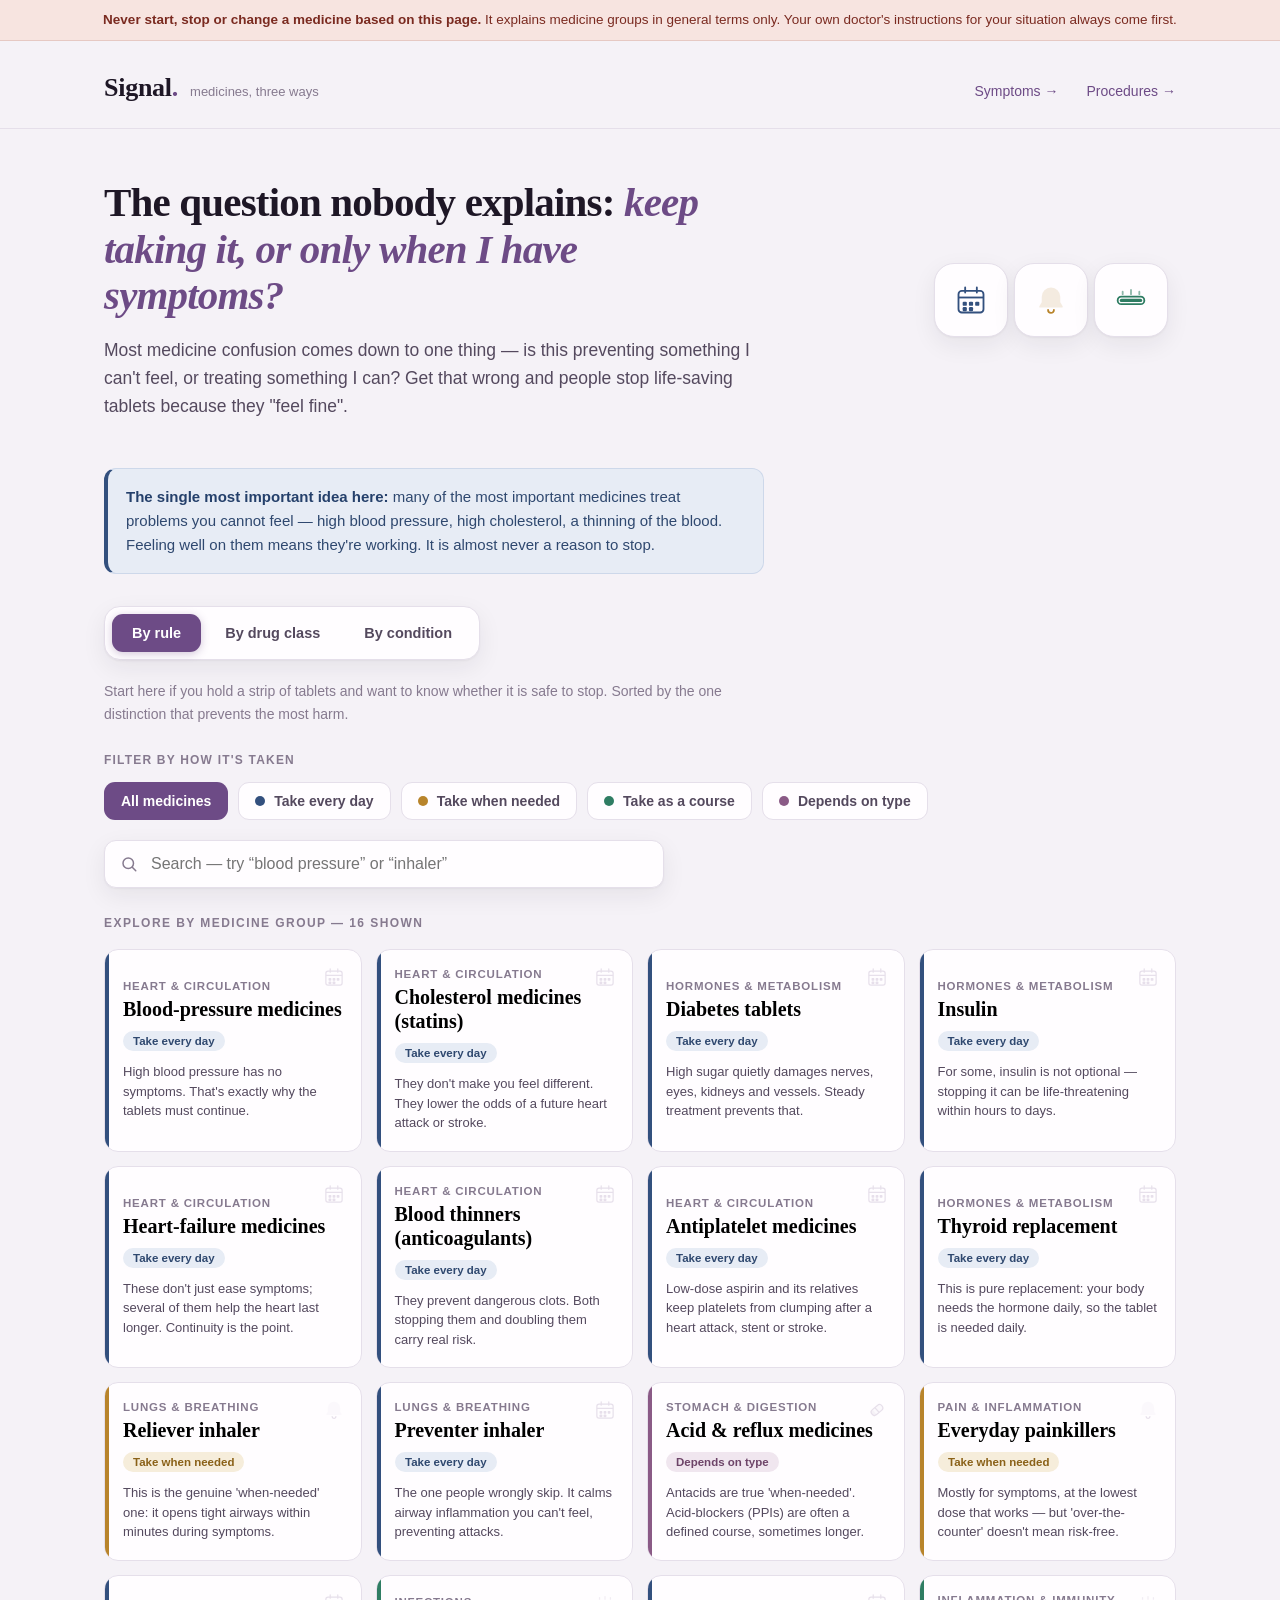
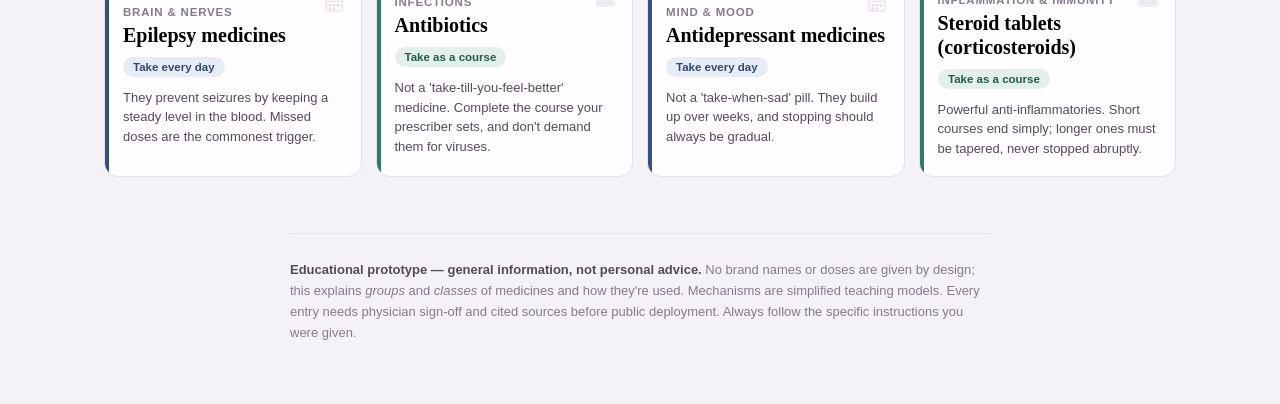
==== medicines/index.html @ 2e70cfbc "Add medicines page: three-axis view (rule / drug class / condition)" ====
<!DOCTYPE html>
<html lang="en">
<head>
<meta charset="UTF-8">
<meta name="viewport" content="width=device-width, initial-scale=1.0">
<title>Signal · Medicines — by rule, by drug class, by condition</title>
<meta name="description" content="Plain-language guide to common medicine groups, explorable three ways: whether to take it daily, when needed or as a course; by pharmacological class; or by the condition being treated.">
<link rel="stylesheet" href="../assets/anim.css">
<style>
  :root{
    --ink:#1e1726;--ink-soft:#54495e;--ink-faint:#867a8f;
    --paper:#f5f2f7;--card:#fffdff;--line:#e5dfea;
    --plum:#6d4b86;--plum-bg:#efe8f4;--plum-deep:#513467;
    --daily:#33507e;--daily-bg:#e7ecf5;--when:#b8842b;--when-bg:#f6eddb;--course:#2f7d63;--course-bg:#e3f0ea;--mixed:#8a5a86;--mixed-bg:#f0e6ef;
    --warn:#b23b2e;--warn-bg:#f7e4e0;
    --shadow:0 1px 2px rgba(30,23,38,.04),0 8px 24px rgba(30,23,38,.07);
    --shadow-lg:0 4px 12px rgba(30,23,38,.06),0 18px 44px rgba(30,23,38,.11);
    --serif:'Iowan Old Style','Palatino Linotype',Palatino,'Book Antiqua',Georgia,serif;
    --sans:'Inter',-apple-system,BlinkMacSystemFont,'Segoe UI',Roboto,sans-serif;
  }
  *{box-sizing:border-box;margin:0;padding:0}
  html{scroll-behavior:smooth}
  body{background:var(--paper);color:var(--ink);font-family:var(--sans);line-height:1.6;-webkit-font-smoothing:antialiased}
  .wrap{max-width:1120px;margin:0 auto;padding:0 24px}
  .safety{background:var(--warn-bg);border-bottom:1px solid #e6c9c3;color:#7a2a20;font-size:13.5px;padding:9px 24px;text-align:center;font-weight:500}
  .safety b{font-weight:700}
  header{padding:26px 0 20px;border-bottom:1px solid var(--line)}
  .brand{display:flex;align-items:baseline;gap:12px;flex-wrap:wrap}
  .mark{font-family:var(--serif);font-size:26px;font-weight:600;letter-spacing:-.01em;text-decoration:none;color:var(--ink)}
  .mark .dot{color:var(--plum)}
  .tag{font-size:13px;color:var(--ink-faint);font-weight:500}
  .navlink{margin-left:auto;font-size:14px;color:var(--plum);text-decoration:none;font-weight:500}
  .navlink:hover{text-decoration:underline}

  /* ── hero with living illustration ── */
  .herowrap{display:grid;grid-template-columns:1fr 250px;gap:40px;align-items:center;padding:50px 0 26px}
  .hero{max-width:660px}
  .hero h1{font-family:var(--serif);font-size:41px;line-height:1.13;font-weight:600;letter-spacing:-.02em}
  .hero h1 em{font-style:italic;color:var(--plum)}
  .hero p{margin-top:18px;font-size:17.5px;color:var(--ink-soft)}
  .heroart{display:flex;align-items:center;justify-content:center;gap:6px;flex-wrap:wrap}
  .orb{width:74px;height:74px;border-radius:20px;background:var(--card);border:1px solid var(--line);display:flex;align-items:center;justify-content:center;box-shadow:var(--shadow)}
  .orb.a{color:var(--daily)}.orb.b{color:var(--when)}.orb.c{color:var(--course)}
  .keymsg{margin-top:22px;background:var(--daily-bg);border:1px solid #cdd8ea;border-left:4px solid var(--daily);border-radius:12px;padding:16px 18px;font-size:15px;color:#2f486f;max-width:660px}
  .keymsg b{color:#25406b}

  /* ── the three-axis view switcher ── */
  .axisbar{margin:32px 0 8px;background:var(--card);border:1px solid var(--line);border-radius:16px;padding:7px;display:inline-flex;gap:4px;position:relative;box-shadow:var(--shadow)}
  .axisbtn{position:relative;z-index:2;font-family:inherit;font-size:14.5px;font-weight:600;padding:11px 20px;border-radius:11px;border:none;background:none;color:var(--ink-soft);cursor:pointer;display:inline-flex;align-items:center;gap:9px;transition:color .22s}
  .axisbtn.active{color:#fff}
  .axisind{position:absolute;top:7px;bottom:7px;left:7px;background:var(--plum);border-radius:11px;z-index:1;box-shadow:0 2px 8px rgba(109,75,134,.3)}
  .axishint{margin-top:12px;font-size:14px;color:var(--ink-faint);max-width:680px}

  .search{margin:20px 0 8px;position:relative;max-width:560px}
  .search input{width:100%;font-size:16px;font-family:var(--sans);padding:14px 18px 14px 46px;border:1px solid var(--line);border-radius:12px;background:var(--card);color:var(--ink);box-shadow:var(--shadow)}
  .search input:focus{outline:none;border-color:var(--plum);box-shadow:0 0 0 3px var(--plum-bg)}
  .search svg{position:absolute;left:16px;top:50%;transform:translateY(-50%);width:18px;height:18px;stroke:var(--ink-faint)}

  /* ── mode filter (rule view) ── */
  .filterlabel{font-size:12px;letter-spacing:.1em;text-transform:uppercase;color:var(--ink-faint);font-weight:600;margin:26px 0 12px}
  .modes{display:flex;gap:10px;flex-wrap:wrap}
  .modebtn{font-family:inherit;font-size:14px;font-weight:600;padding:10px 16px;border-radius:11px;border:1px solid var(--line);background:var(--card);color:var(--ink-soft);cursor:pointer;display:inline-flex;align-items:center;gap:9px;transition:all .16s}
  .modebtn .dot{width:10px;height:10px;border-radius:50%}
  .modebtn:hover{border-color:#d0c7d8;transform:translateY(-1px)}
  .modebtn.active{color:#fff;border-color:transparent}
  .modebtn[data-m="all"].active{background:var(--plum)}
  .modebtn[data-m="daily"] .dot{background:var(--daily)}.modebtn[data-m="daily"].active{background:var(--daily)}
  .modebtn[data-m="when"] .dot{background:var(--when)}.modebtn[data-m="when"].active{background:var(--when)}
  .modebtn[data-m="course"] .dot{background:var(--course)}.modebtn[data-m="course"].active{background:var(--course)}
  .modebtn[data-m="mixed"] .dot{background:var(--mixed)}.modebtn[data-m="mixed"].active{background:var(--mixed)}
  .modebtn.active .dot{background:#fff !important}

  .section-label{margin:26px 0 16px;font-size:12px;letter-spacing:.12em;text-transform:uppercase;color:var(--ink-faint);font-weight:600}
  .grid{display:grid;grid-template-columns:repeat(auto-fill,minmax(250px,1fr));gap:14px;padding-bottom:20px}
  .mtile{text-align:left;background:var(--card);border:1px solid var(--line);border-radius:14px;padding:18px;cursor:pointer;transition:transform .17s,box-shadow .17s,border-color .17s;font-family:inherit;position:relative;overflow:hidden}
  .mtile:hover{transform:translateY(-3px);box-shadow:var(--shadow-lg);border-color:#d5ccdd}
  .mtile .rail{position:absolute;left:0;top:0;bottom:0;width:4px}
  .rail.daily{background:var(--daily)}.rail.when{background:var(--when)}.rail.course{background:var(--course)}.rail.mixed{background:var(--mixed)}
  .mtile .cat{font-size:11.5px;letter-spacing:.07em;text-transform:uppercase;color:var(--ink-faint);font-weight:600}
  .mtile .nm{font-family:var(--serif);font-size:20px;font-weight:600;margin-top:5px;line-height:1.2}
  .mtile .modepill{display:inline-flex;align-items:center;gap:6px;margin-top:10px;font-size:11.5px;font-weight:700;padding:4px 10px;border-radius:999px}
  .modepill.daily{background:var(--daily-bg);color:#2f486f}.modepill.when{background:var(--when-bg);color:#8a6118}.modepill.course{background:var(--course-bg);color:#1f5e49}.modepill.mixed{background:var(--mixed-bg);color:#6d4468}
  .mtile .mini{margin-top:11px;font-size:13px;color:var(--ink-soft);line-height:1.5}
  .mtile .ico{position:absolute;top:14px;right:14px;opacity:.16;color:var(--plum)}

  /* ── family / system panels (class + condition views) ── */
  .fam{background:var(--card);border:1px solid var(--line);border-radius:16px;margin-bottom:14px;overflow:hidden;box-shadow:var(--shadow)}
  .famhead{display:flex;align-items:center;gap:16px;padding:19px 22px;cursor:pointer;user-select:none;transition:background .15s}
  .famhead:hover{background:#faf7fc}
  .famicon{width:52px;height:52px;border-radius:14px;background:var(--plum-bg);color:var(--plum);display:flex;align-items:center;justify-content:center;flex-shrink:0}
  .famtext{flex:1;min-width:0}
  .famtext h3{font-family:var(--serif);font-size:21px;font-weight:600;line-height:1.2}
  .famtext p{font-size:13.5px;color:var(--ink-faint);margin-top:3px}
  .famcount{font-size:12px;font-weight:700;color:var(--plum);background:var(--plum-bg);padding:5px 11px;border-radius:999px;white-space:nowrap}
  .chev{width:20px;height:20px;stroke:var(--ink-faint);stroke-width:2.2;fill:none;transition:transform .28s cubic-bezier(.4,0,.2,1);flex-shrink:0}
  .fam.open .chev{transform:rotate(180deg)}
  .fambody{display:none;padding:0 22px 20px;border-top:1px solid var(--line)}
  .fam.open .fambody{display:block}

  .classgrid{display:grid;grid-template-columns:repeat(auto-fill,minmax(268px,1fr));gap:12px;margin-top:18px}
  .ctile{text-align:left;background:var(--paper);border:1px solid var(--line);border-radius:13px;padding:16px;cursor:pointer;font-family:inherit;transition:transform .16s,box-shadow .16s,border-color .16s;position:relative;overflow:hidden}
  .ctile:hover{transform:translateY(-2px);box-shadow:var(--shadow);border-color:#d5ccdd;background:var(--card)}
  .ctile .ctag{font-size:11px;letter-spacing:.06em;text-transform:uppercase;font-weight:700;color:var(--plum)}
  .ctile .cnm{font-size:15.5px;font-weight:650;margin-top:5px;line-height:1.32;color:var(--ink)}
  .ctile .cmech{margin-top:8px;font-size:13px;color:var(--ink-soft);line-height:1.5}
  .ctile .cfoot{margin-top:11px;display:flex;align-items:center;gap:8px}
  .minipill{font-size:10.5px;font-weight:700;padding:3px 9px;border-radius:999px}
  .minipill.daily{background:var(--daily-bg);color:#2f486f}.minipill.when{background:var(--when-bg);color:#8a6118}.minipill.course{background:var(--course-bg);color:#1f5e49}.minipill.mixed{background:var(--mixed-bg);color:#6d4468}

  /* condition rows */
  .cond{border:1px solid var(--line);border-radius:13px;padding:17px 19px;margin-top:12px;background:var(--paper);transition:border-color .16s,background .16s}
  .cond:hover{border-color:#d5ccdd;background:var(--card)}
  .cond h4{font-family:var(--serif);font-size:19px;font-weight:600;line-height:1.25}
  .cond .cdesc{font-size:13.5px;color:var(--ink-soft);margin-top:5px}
  .condkey{margin-top:12px;background:var(--plum-bg);border-left:3px solid var(--plum);border-radius:0 9px 9px 0;padding:11px 14px;font-size:13.5px;color:var(--plum-deep);line-height:1.5}
  .chiprow{margin-top:13px;display:flex;flex-wrap:wrap;gap:7px}
  .chiplabel{font-size:11px;letter-spacing:.07em;text-transform:uppercase;color:var(--ink-faint);font-weight:700;width:100%;margin-bottom:-3px}
  .chip{font-family:inherit;font-size:12.5px;font-weight:600;padding:6px 12px;border-radius:999px;border:1px solid var(--line);background:var(--card);color:var(--ink-soft);cursor:pointer;transition:all .15s}
  .chip:hover{border-color:var(--plum);color:var(--plum);background:var(--plum-bg);transform:translateY(-1px)}
  .chip.grp{border-color:#d9cde2;color:var(--plum);background:var(--plum-bg)}

  /* ── modal ── */
  .scrim{position:fixed;inset:0;background:rgba(30,23,38,.46);backdrop-filter:blur(3px);display:none;align-items:flex-start;justify-content:center;padding:40px 20px;overflow-y:auto;z-index:50}
  .scrim.open{display:flex}
  .sheet{background:var(--paper);border-radius:18px;max-width:790px;width:100%;box-shadow:0 24px 60px rgba(30,23,38,.3);animation:rise .26s cubic-bezier(.22,.9,.3,1)}
  @keyframes rise{from{opacity:0;transform:translateY(14px) scale(.985)}to{opacity:1;transform:none}}
  .sheet-head{padding:26px 30px 22px;border-bottom:1px solid var(--line);position:relative}
  .sheet-head .cat{font-size:12px;letter-spacing:.1em;text-transform:uppercase;color:var(--plum);font-weight:700}
  .sheet-head h2{font-family:var(--serif);font-size:31px;font-weight:600;margin-top:6px;letter-spacing:-.01em;padding-right:44px}
  .x{position:absolute;top:22px;right:24px;width:34px;height:34px;border-radius:50%;border:1px solid var(--line);background:var(--card);cursor:pointer;font-size:18px;color:var(--ink-soft);display:flex;align-items:center;justify-content:center;transition:background .15s}
  .x:hover{background:#ede7f2}
  .rulebanner{margin-top:16px;border-radius:13px;padding:16px 18px;border:1px solid;display:flex;gap:14px;align-items:flex-start}
  .rulebanner .rico{flex-shrink:0;margin-top:1px}
  .rulebanner .rl{font-size:11.5px;font-weight:700;letter-spacing:.08em;text-transform:uppercase;margin-bottom:7px}
  .rulebanner .rt{font-size:15px;line-height:1.5}
  .rulebanner.daily{background:var(--daily-bg);border-color:#cdd8ea;color:var(--daily)}.rulebanner.daily .rt{color:#2f486f}.rulebanner.daily .rt b{color:#25406b}
  .rulebanner.when{background:var(--when-bg);border-color:#e7d5a8;color:#8a6118}.rulebanner.when .rt{color:#7a5a1c}.rulebanner.when .rt b{color:#664c14}
  .rulebanner.course{background:var(--course-bg);border-color:#bfe0d2;color:#1f5e49}.rulebanner.course .rt{color:#22624c}.rulebanner.course .rt b{color:#184c3a}
  .rulebanner.mixed{background:var(--mixed-bg);border-color:#dcc7da;color:#6d4468}.rulebanner.mixed .rt{color:#6d4468}.rulebanner.mixed .rt b{color:#54324f}
  .sheet-body{padding:24px 30px 30px}
  .blk{margin-bottom:24px}
  .blk h3{font-size:12px;letter-spacing:.1em;text-transform:uppercase;color:var(--ink-faint);font-weight:700;margin-bottom:12px}
  .story{font-size:15.5px;color:var(--ink-soft);line-height:1.62}
  .twocol{display:grid;grid-template-columns:1fr 1fr;gap:14px}
  .infocard{background:var(--card);border:1px solid var(--line);border-radius:12px;padding:15px 17px}
  .infocard .ih{font-size:12px;letter-spacing:.06em;text-transform:uppercase;color:var(--plum);font-weight:700;margin-bottom:7px}
  .infocard .it{font-size:14px;color:var(--ink-soft);line-height:1.55}
  .syn{background:var(--card);border:1px solid var(--line);border-radius:12px;padding:14px 17px;font-size:14px;color:var(--ink-soft)}
  .syn b{color:var(--ink)}
  .mistakes{background:var(--warn-bg);border:1px solid #eec7c0;border-radius:12px;padding:16px 18px}
  .mistakes .mh{font-weight:700;color:#8f2c20;font-size:13.5px;margin-bottom:10px}
  .mistakes ul,.flags ul,.ask ul{list-style:none}
  .mistakes li{font-size:14px;color:#7a2a20;padding:5px 0 5px 22px;position:relative}
  .mistakes li::before{content:"\2717";position:absolute;left:2px;top:5px;color:var(--warn);font-weight:700;font-size:12px}
  .flags{border:1px solid var(--line);border-radius:12px;padding:16px 18px;background:var(--card)}
  .flags .fh{font-weight:700;color:var(--ink);font-size:13.5px;margin-bottom:10px}
  .flags li{font-size:14px;color:var(--ink-soft);padding:5px 0 5px 22px;position:relative}
  .flags li::before{content:"";position:absolute;left:4px;top:11px;width:7px;height:7px;background:var(--warn);border-radius:50%}
  .ask{background:var(--plum-bg);border:1px solid #ddcfe6;border-radius:13px;padding:16px 18px}
  .ask h4{font-size:13px;font-weight:700;color:var(--plum);margin-bottom:10px}
  .ask li{font-size:14px;color:#553f68;padding:5px 0 5px 22px;position:relative}
  .ask li::before{content:"?";position:absolute;left:3px;top:5px;font-weight:700;color:var(--plum)}
  .noteline{background:var(--card);border:1px solid var(--line);border-left:3px solid var(--plum);border-radius:0 12px 12px 0;padding:14px 17px;font-size:14.5px;color:var(--ink-soft);line-height:1.55}
  .foot{border-top:1px solid var(--line);padding:26px 0 60px;font-size:13px;color:var(--ink-faint);max-width:700px;margin-top:36px}
  .foot b{color:var(--ink-soft)}
  .empty{padding:40px 0;text-align:center;color:var(--ink-faint);font-size:15px}
  .view{display:none}.view.on{display:block}
  @media(max-width:860px){.herowrap{grid-template-columns:1fr}.heroart{justify-content:flex-start}}
  @media(max-width:640px){
    .hero h1{font-size:31px}.twocol{grid-template-columns:1fr}.sheet-head h2{font-size:24px}
    .axisbar{display:flex;width:100%;overflow-x:auto}.axisbtn{white-space:nowrap;padding:10px 14px;font-size:13.5px}
    .famhead{padding:16px}.fambody{padding:0 16px 18px}
  }
</style>
</head>
<body>
<div class="safety"><b>Never start, stop or change a medicine based on this page.</b> It explains medicine groups in general terms only. Your own doctor's instructions for your situation always come first.</div>
<header><div class="wrap brand">
  <a href="../index.html" class="mark">Signal<span class="dot">.</span></a>
  <span class="tag">medicines, three ways</span>
  <a href="../symptoms/index.html" class="navlink">Symptoms →</a>
  <a href="../procedures/index.html" class="navlink" style="margin-left:16px">Procedures →</a>
</div></header>

<main class="wrap">
  <div class="herowrap">
    <section class="hero">
      <h1>The question nobody explains: <em>keep taking it, or only when I have symptoms?</em></h1>
      <p>Most medicine confusion comes down to one thing — is this preventing something I can't feel, or treating something I can? Get that wrong and people stop life-saving tablets because they "feel fine".</p>
    </section>
    <div class="heroart">
      <div class="orb a" id="orb1"></div>
      <div class="orb b" id="orb2"></div>
      <div class="orb c" id="orb3"></div>
    </div>
  </div>
  <div class="keymsg"><b>The single most important idea here:</b> many of the most important medicines treat problems you cannot feel — high blood pressure, high cholesterol, a thinning of the blood. Feeling well on them means they're working. It is almost never a reason to stop.</div>

  <div class="axisbar" id="axisbar">
    <div class="axisind" id="axisind"></div>
    <button class="axisbtn active" data-v="rule"  onclick="setView('rule')">By rule</button>
    <button class="axisbtn"        data-v="class" onclick="setView('class')">By drug class</button>
    <button class="axisbtn"        data-v="cond"  onclick="setView('cond')">By condition</button>
  </div>
  <p class="axishint" id="axishint"></p>

  <!-- ═══ VIEW 1 — by rule ═══ -->
  <div class="view on" id="v-rule">
    <div class="filterlabel">Filter by how it's taken</div>
    <div class="modes" id="modes">
      <button class="modebtn active" data-m="all" onclick="setMode('all')">All medicines</button>
      <button class="modebtn" data-m="daily" onclick="setMode('daily')"><span class="dot"></span>Take every day</button>
      <button class="modebtn" data-m="when" onclick="setMode('when')"><span class="dot"></span>Take when needed</button>
      <button class="modebtn" data-m="course" onclick="setMode('course')"><span class="dot"></span>Take as a course</button>
      <button class="modebtn" data-m="mixed" onclick="setMode('mixed')"><span class="dot"></span>Depends on type</button>
    </div>
    <div class="search">
      <svg viewBox="0 0 24 24" fill="none" stroke-width="2" stroke-linecap="round"><circle cx="11" cy="11" r="7"/><path d="m21 21-4.3-4.3"/></svg>
      <input id="q" type="text" placeholder="Search — try &ldquo;blood pressure&rdquo; or &ldquo;inhaler&rdquo;" oninput="applyFilters()">
    </div>
    <div class="section-label" id="countlabel">Explore by medicine group</div>
    <div class="grid" id="grid"></div>
    <div class="empty" id="empty" style="display:none">No medicine groups match that filter.</div>
  </div>

  <!-- ═══ VIEW 2 — by pharmacological class ═══ -->
  <div class="view" id="v-class">
    <div class="search">
      <svg viewBox="0 0 24 24" fill="none" stroke-width="2" stroke-linecap="round"><circle cx="11" cy="11" r="7"/><path d="m21 21-4.3-4.3"/></svg>
      <input id="qc" type="text" placeholder="Search a class — try &ldquo;beta-blocker&rdquo; or &ldquo;statin&rdquo;" oninput="renderClasses(this.value)">
    </div>
    <div class="section-label" id="classcount">Pharmacological families</div>
    <div id="fams"></div>
    <div class="empty" id="emptyc" style="display:none">No drug classes match that search.</div>
  </div>

  <!-- ═══ VIEW 3 — by condition / system ═══ -->
  <div class="view" id="v-cond">
    <div class="search">
      <svg viewBox="0 0 24 24" fill="none" stroke-width="2" stroke-linecap="round"><circle cx="11" cy="11" r="7"/><path d="m21 21-4.3-4.3"/></svg>
      <input id="qs" type="text" placeholder="Search a condition — try &ldquo;asthma&rdquo; or &ldquo;diabetes&rdquo;" oninput="renderSystems(this.value)">
    </div>
    <div class="section-label" id="condcount">Body systems &amp; the conditions within them</div>
    <div id="systems"></div>
    <div class="empty" id="emptys" style="display:none">No conditions match that search.</div>
  </div>
</main>

<footer class="wrap foot">
  <p><b>Educational prototype — general information, not personal advice.</b> No brand names or doses are given by design; this explains <i>groups</i> and <i>classes</i> of medicines and how they're used. Mechanisms are simplified teaching models. Every entry needs physician sign-off and cited sources before public deployment. Always follow the specific instructions you were given.</p>
</footer>

<div class="scrim" id="scrim" onclick="if(event.target===this)close_()"><div class="sheet" id="sheet"></div></div>

<script src="../data/medicines.js"></script>
<script src="../data/classification.js"></script>
<script src="../assets/icons.js"></script>
<script>
const MED = window.MEDICINES, PHARM = window.PHARM, SYS = window.SYSTEMS;
const modeNames = {daily:"Take every day", when:"Take when needed", course:"Take as a course", mixed:"Depends on type"};
const modeIcon  = {daily:"daily", when:"when", course:"course", mixed:"pill"};
const hints = {
  rule : "Start here if you hold a strip of tablets and want to know whether it is safe to stop. Sorted by the one distinction that prevents the most harm.",
  class: "The pharmacological view: what kind of drug this is and the mechanism it works by. Families open to reveal the classes inside them.",
  cond : "The clinical view: pick the condition, and see which classes and medicine groups are used in it — and why more than one is often needed."
};
let curMode = 'all', curView = 'rule';

/* ── hero icons ── */
['orb1','orb2','orb3'].forEach((id,i)=>{
  document.getElementById(id).innerHTML = SignalIcon(['daily','when','course'][i], 40);
});

/* ── view switching with sliding indicator ── */
function moveInd(){
  const btn = document.querySelector('.axisbtn.active');
  const ind = document.getElementById('axisind');
  ind.style.width = btn.offsetWidth + 'px';
  ind.style.transform = `translateX(${btn.offsetLeft - 7}px)`;
  ind.classList.add('sig-slide');
}
function setView(v){
  curView = v;
  document.querySelectorAll('.axisbtn').forEach(b=>b.classList.toggle('active', b.dataset.v===v));
  document.querySelectorAll('.view').forEach(s=>s.classList.remove('on'));
  document.getElementById('v-'+v).classList.add('on');
  document.getElementById('axishint').textContent = hints[v];
  moveInd();
}
window.addEventListener('resize', moveInd);

/* ═══ VIEW 1 — by rule ═══ */
function renderMeds(){
  const grid = document.getElementById('grid');
  grid.innerHTML = '';
  Object.entries(MED).forEach(([k,d],i)=>{
    const b = document.createElement('button');
    b.className = 'mtile sig-enter';
    b.style.animationDelay = Math.min(i*22,320)+'ms';
    b.dataset.name = (d.name+' '+d.cat+' '+d.mini+' '+d.syndrome).toLowerCase();
    b.dataset.mode = d.mode;
    b.onclick = ()=>openMed(k);
    b.innerHTML = `<span class="rail ${d.mode}"></span>
      <span class="ico">${SignalIcon(modeIcon[d.mode],26)}</span>
      <div class="cat">${d.cat}</div><div class="nm">${d.name}</div>
      <span class="modepill ${d.mode}">${modeNames[d.mode]}</span>
      <div class="mini">${d.mini}</div>`;
    grid.appendChild(b);
  });
  applyFilters();
}
function setMode(m){
  curMode = m;
  document.querySelectorAll('.modebtn').forEach(b=>b.classList.toggle('active', b.dataset.m===m));
  applyFilters();
}
function applyFilters(){
  const q = document.getElementById('q').value.trim().toLowerCase();
  let shown = 0;
  document.querySelectorAll('.mtile').forEach(t=>{
    const vis = (curMode==='all'||t.dataset.mode===curMode) && t.dataset.name.includes(q);
    t.style.display = vis ? '' : 'none'; if(vis) shown++;
  });
  document.getElementById('empty').style.display = shown ? 'none' : 'block';
  document.getElementById('countlabel').textContent =
    curMode==='all' ? `Explore by medicine group — ${shown} shown`
                    : `${modeNames[curMode]} — ${shown} group${shown===1?'':'s'}`;
}

/* ═══ VIEW 2 — by pharmacological class ═══ */
function renderClasses(q){
  q = (q||'').trim().toLowerCase();
  const host = document.getElementById('fams');
  host.innerHTML = '';
  let total = 0, fams = 0;
  Object.entries(PHARM).forEach(([fk,fam])=>{
    const hits = Object.entries(fam.classes).filter(([ck,c])=>
      !q || (c.name+' '+c.tag+' '+c.mech+' '+c.use+' '+fam.name).toLowerCase().includes(q));
    if(!hits.length) return;
    total += hits.length; fams++;
    const open = q ? 'open' : (fams===1 ? 'open' : '');
    const el = document.createElement('div');
    el.className = 'fam sig-enter ' + open;
    el.style.animationDelay = Math.min(fams*30,240)+'ms';
    el.innerHTML = `
      <div class="famhead" onclick="this.parentNode.classList.toggle('open')">
        <div class="famicon">${SignalIcon(fam.icon,30)}</div>
        <div class="famtext"><h3>${fam.name}</h3><p>${fam.blurb}</p></div>
        <span class="famcount">${hits.length} class${hits.length===1?'':'es'}</span>
        <svg class="chev" viewBox="0 0 24 24" stroke-linecap="round" stroke-linejoin="round"><path d="m6 9 6 6 6-6"/></svg>
      </div>
      <div class="fambody"><div class="classgrid">${
        hits.map(([ck,c])=>`
          <button class="ctile" onclick="openClass('${fk}','${ck}')">
            <div class="ctag">${c.tag}</div>
            <div class="cnm">${c.name}</div>
            <div class="cmech">${c.mech}</div>
            <div class="cfoot"><span class="minipill ${c.mode}">${modeNames[c.mode]}</span></div>
          </button>`).join('')
      }</div></div>`;
    host.appendChild(el);
  });
  document.getElementById('emptyc').style.display = total ? 'none' : 'block';
  document.getElementById('classcount').textContent =
    q ? `${total} class${total===1?'':'es'} matching` : `Pharmacological families — ${total} classes in ${fams} families`;
}

/* ═══ VIEW 3 — by condition ═══ */
function renderSystems(q){
  q = (q||'').trim().toLowerCase();
  const host = document.getElementById('systems');
  host.innerHTML = '';
  let total = 0, n = 0;
  Object.entries(SYS).forEach(([sk,sys])=>{
    const hits = sys.conditions.filter(c=>
      !q || (c.name+' '+c.desc+' '+c.key+' '+sys.name).toLowerCase().includes(q));
    if(!hits.length) return;
    total += hits.length; n++;
    const open = q ? 'open' : (n===1 ? 'open' : '');
    const el = document.createElement('div');
    el.className = 'fam sig-enter ' + open;
    el.style.animationDelay = Math.min(n*30,240)+'ms';
    el.innerHTML = `
      <div class="famhead" onclick="this.parentNode.classList.toggle('open')">
        <div class="famicon">${SignalIcon(sys.icon,30)}</div>
        <div class="famtext"><h3>${sys.name}</h3><p>${sys.blurb}</p></div>
        <span class="famcount">${hits.length} condition${hits.length===1?'':'s'}</span>
        <svg class="chev" viewBox="0 0 24 24" stroke-linecap="round" stroke-linejoin="round"><path d="m6 9 6 6 6-6"/></svg>
      </div>
      <div class="fambody">${hits.map(c=>`
        <div class="cond">
          <h4>${c.name}</h4>
          <div class="cdesc">${c.desc}</div>
          <div class="condkey"><b>Worth knowing:</b> ${c.key}</div>
          <div class="chiprow">
            <span class="chiplabel">Drug classes used</span>
            ${c.classes.map(id=>{const f=findClass(id); return f
              ? `<button class="chip" onclick="openClass('${f.fk}','${id}')">${f.c.name}</button>` : '';}).join('')}
          </div>
          <div class="chiprow">
            <span class="chiplabel">Medicine groups on Signal</span>
            ${c.meds.map(mk=>MED[mk]
              ? `<button class="chip grp" onclick="openMed('${mk}')">${MED[mk].name} →</button>` : '').join('')}
          </div>
        </div>`).join('')}</div>`;
    host.appendChild(el);
  });
  document.getElementById('emptys').style.display = total ? 'none' : 'block';
  document.getElementById('condcount').textContent =
    q ? `${total} condition${total===1?'':'s'} matching` : `Body systems — ${total} conditions across ${n} systems`;
}
function findClass(id){
  for(const [fk,fam] of Object.entries(PHARM)) if(fam.classes[id]) return {fk, c:fam.classes[id]};
  return null;
}

/* ═══ modals ═══ */
function ruleLabel(m){return {daily:"The rule · take every day",when:"The rule · take when needed",course:"The rule · take as a course",mixed:"The rule · it depends"}[m];}
function show(html){
  document.getElementById('sheet').innerHTML = html;
  document.getElementById('scrim').classList.add('open');
  document.body.style.overflow = 'hidden';
  document.getElementById('sheet').scrollTop = 0;
  document.querySelector('.scrim').scrollTop = 0;
}
function openMed(k){
  const d = MED[k];
  const li = a => a.map(x=>`<li>${x}</li>`).join('');
  /* which classes sit inside this group, and which conditions use it */
  const inClasses = [];
  Object.entries(PHARM).forEach(([fk,fam])=>Object.entries(fam.classes).forEach(([ck,c])=>{
    if(c.med===k) inClasses.push(`<button class="chip" onclick="openClass('${fk}','${ck}')">${c.name}</button>`);}));
  const inConds = [];
  Object.values(SYS).forEach(s=>s.conditions.forEach(c=>{
    if(c.meds.includes(k)) inConds.push(`<span class="chip" style="cursor:default">${c.name}</span>`);}));
  show(`
    <div class="sheet-head"><button class="x" onclick="close_()" aria-label="Close">&times;</button>
      <div class="cat">${d.cat}</div><h2>${d.name}</h2>
      <div class="rulebanner ${d.mode}">
        <span class="rico">${SignalIcon(modeIcon[d.mode],30)}</span>
        <div><div class="rl">${ruleLabel(d.mode)}</div><div class="rt">${d.rule}</div></div>
      </div>
    </div>
    <div class="sheet-body">
      <div class="blk"><p class="story">${d.story}</p></div>
      <div class="blk"><div class="twocol">
        <div class="infocard"><div class="ih">Why it's prescribed</div><div class="it">${d.why}</div></div>
        <div class="infocard"><div class="ih">How it helps</div><div class="it">${d.how}</div></div>
      </div></div>
      ${inClasses.length?`<div class="blk"><h3>Drug classes within this group</h3><div class="chiprow">${inClasses.join('')}</div></div>`:''}
      ${inConds.length?`<div class="blk"><h3>Conditions it's used in</h3><div class="chiprow">${inConds.join('')}</div></div>`:''}
      <div class="blk"><h3>Where it's used</h3><div class="syn"><b>Conditions:</b> ${d.syndrome}<br><br><b>In practice:</b> ${d.examples}</div></div>
      <div class="blk"><div class="mistakes"><div class="mh">Common — and sometimes dangerous — mistakes</div><ul>${li(d.mistakes)}</ul></div></div>
      <div class="blk"><div class="flags"><div class="fh">When to seek advice</div><ul>${li(d.flags)}</ul></div></div>
      <div class="blk"><div class="ask"><h4>Questions worth asking your doctor or pharmacist</h4><ul>${li(d.ask)}</ul></div></div>
    </div>`);
}
function openClass(fk,ck){
  const fam = PHARM[fk], c = fam.classes[ck], parent = MED[c.med];
  const usedIn = [];
  Object.values(SYS).forEach(s=>s.conditions.forEach(cd=>{
    if(cd.classes.includes(ck)) usedIn.push(`<span class="chip" style="cursor:default">${cd.name}</span>`);}));
  show(`
    <div class="sheet-head"><button class="x" onclick="close_()" aria-label="Close">&times;</button>
      <div class="cat">${fam.name} · ${c.tag}</div><h2>${c.name}</h2>
      <div class="rulebanner ${c.mode}">
        <span class="rico">${SignalIcon(modeIcon[c.mode],30)}</span>
        <div><div class="rl">Typically · ${modeNames[c.mode].toLowerCase()}</div>
        <div class="rt">This is the usual pattern for the class. <b>Your own prescription decides</b> — never change how you take something based on this page.</div></div>
      </div>
    </div>
    <div class="sheet-body">
      <div class="blk"><h3>How this class works</h3><p class="story">${c.mech}</p></div>
      <div class="blk"><div class="twocol">
        <div class="infocard"><div class="ih">What it's used for</div><div class="it">${c.use}</div></div>
        <div class="infocard"><div class="ih">Worth knowing</div><div class="it">${c.note}</div></div>
      </div></div>
      ${usedIn.length?`<div class="blk"><h3>Conditions it appears in</h3><div class="chiprow">${usedIn.join('')}</div></div>`:''}
      ${parent?`<div class="blk"><h3>The Signal group this belongs to</h3>
        <div class="noteline">${parent.mini}
        <div style="margin-top:12px"><button class="chip grp" onclick="openMed('${c.med}')">Open ${parent.name} →</button></div></div></div>`:''}
      <div class="blk"><div class="mistakes sig-alert"><div class="mh">Remember</div>
        <ul><li>Class names describe <i>how a medicine works</i> — they are not brand names, and no doses are given here.</li>
        <li>Two medicines in the same class are not automatically interchangeable for you.</li>
        <li>Never start, stop, swap or adjust anything based on this page.</li></ul></div></div>
    </div>`);
}
function close_(){document.getElementById('scrim').classList.remove('open');document.body.style.overflow='';}
document.addEventListener('keydown', e=>{if(e.key==='Escape')close_()});

/* ── boot ── */
renderMeds();
renderClasses();
renderSystems();
document.getElementById('axishint').textContent = hints.rule;
requestAnimationFrame(moveInd);
</script>
</body>
</html>
---- assets/anim.css ----
/* Signal — shared motion layer
 *
 * All keyframes below are original to this project. Motion is used to explain
 * something (a heart beating, a course completing, a wave of peristalsis),
 * never as decoration for its own sake.
 *
 * Everything degrades to a still image under `prefers-reduced-motion: reduce`,
 * which is honoured at the bottom of this file. Nothing here is load-bearing:
 * with animation off, every icon and panel is still fully legible.
 */

/* ───────────────── icon motion ───────────────── */

/* Heart — systole, a short pause, then refill. Not a simple pulse. */
@keyframes sigBeat {
  0%, 62%, 100% { transform: scale(1); }
  8%            { transform: scale(1.13); }
  18%           { transform: scale(0.99); }
  27%           { transform: scale(1.07); }
  38%           { transform: scale(1); }
}
.sig-beat { animation: sigBeat 1.7s ease-in-out infinite; }

/* The ECG trace drawing itself across the icon */
@keyframes sigTrace {
  0%       { stroke-dasharray: 0 60; opacity: 0; }
  12%      { opacity: .85; }
  55%      { stroke-dasharray: 60 60; opacity: .85; }
  85%,100% { stroke-dasharray: 60 60; opacity: 0; }
}
.sig-trace { animation: sigTrace 1.7s linear infinite; }

/* Lungs — a slow, deliberately calming respiratory cycle */
@keyframes sigBreathe {
  0%, 100% { transform: scale(1); }
  45%      { transform: scale(1.09); }
}
.sig-breathe { animation: sigBreathe 4.2s ease-in-out infinite; }

/* A signal firing from node to node */
@keyframes sigFire {
  0%, 70%, 100% { opacity: .28; r: 2.4; }
  12%           { opacity: 1;   r: 3.2; }
}
.sig-fire { animation: sigFire 1.5s ease-in-out infinite; }

/* Peristalsis — a wave travelling the length of the gut */
@keyframes sigFlow { to { stroke-dashoffset: -69; } }
.sig-flow { animation: sigFlow 2.6s linear infinite; }

/* Orbiting electrons */
@keyframes sigSpin    { to { transform: rotate(360deg); } }
@keyframes sigSpinRev { to { transform: rotate(-360deg); } }
.sig-spin     { animation: sigSpin 6s linear infinite; }
.sig-spin-rev { animation: sigSpinRev 8s linear infinite; }

/* A microbe drifting, its flagellum whipping */
@keyframes sigDrift {
  0%, 100% { transform: translate(0, 0); }
  50%      { transform: translate(-2px, 1.5px); }
}
@keyframes sigWhip {
  0%, 100% { transform: rotate(-14deg); }
  50%      { transform: rotate(14deg); }
}
.sig-drift { animation: sigDrift 3.4s ease-in-out infinite; }
.sig-whip  { animation: sigWhip .5s ease-in-out infinite; }

/* Pain radiating outward */
@keyframes sigRadiate {
  0%   { r: 5;  opacity: .75; }
  100% { r: 20; opacity: 0; }
}
.sig-radiate { animation: sigRadiate 2.1s ease-out infinite; }

/* A protective check sweeping into place */
@keyframes sigCheck {
  0%, 12%  { stroke-dasharray: 0 22; }
  32%, 88% { stroke-dasharray: 22 22; }
  100%     { stroke-dasharray: 0 22; }
}
.sig-check { animation: sigCheck 3.4s ease-in-out infinite; }

/* Shine travelling along a capsule */
@keyframes sigShine {
  0%, 100% { transform: translateX(0);    opacity: 0; }
  30%      { opacity: .45; }
  70%      { transform: translateX(18px); opacity: 0; }
}
.sig-shine { animation: sigShine 2.8s ease-in-out infinite; }

/* Days ticking off, one by one */
@keyframes sigTick {
  0%, 55%, 100% { opacity: .22; }
  8%, 45%       { opacity: 1; }
}
.sig-tick { animation: sigTick 2.4s ease-in-out infinite; }

/* A bell ringing — only when called on */
@keyframes sigRing {
  0%, 55%, 100%    { transform: rotate(0); }
  60%, 70%, 80%    { transform: rotate(9deg); }
  65%, 75%, 85%    { transform: rotate(-9deg); }
}
.sig-ring { animation: sigRing 3s ease-in-out infinite; }

/* A course filling to completion, then starting over */
@keyframes sigFill {
  0%       { transform: scaleX(0); }
  70%,88%  { transform: scaleX(1); }
  100%     { transform: scaleX(0); }
}
.sig-fill { animation: sigFill 3.6s ease-in-out infinite; }

/* Pupil constricting to light, then reopening */
@keyframes sigPupil {
  0%, 100% { r: 3; }
  45%, 60% { r: 1.7; }
}
.sig-pupil { animation: sigPupil 4s ease-in-out infinite; }

/* A joint flexing through its range */
@keyframes sigFlex {
  0%, 100% { transform: rotate(0); }
  50%      { transform: rotate(-11deg); }
}
.sig-flex { animation: sigFlex 3.2s ease-in-out infinite; }

/* A drop forming, falling and fading */
@keyframes sigDrop {
  0%       { transform: translateY(0);   opacity: 0; }
  20%      { opacity: .9; }
  100%     { transform: translateY(11px); opacity: 0; }
}
.sig-drop { animation: sigDrop 1.8s ease-in infinite; }

/* A drop swelling before it falls */
@keyframes sigSwell {
  0%, 100% { transform: scale(1); }
  50%      { transform: scale(1.06); }
}
.sig-swell { animation: sigSwell 2.8s ease-in-out infinite; }

/* A scanner beam sweeping down and back */
@keyframes sigSweep {
  0%, 100% { transform: translateY(-9px); opacity: 0; }
  15%, 85% { opacity: .85; }
  50%      { transform: translateY(9px); }
}
.sig-sweep { animation: sigSweep 2.6s ease-in-out infinite; }

/* A single clean pass of the blade */
@keyframes sigPass {
  0%, 10%   { stroke-dasharray: 0 90; }
  45%, 80%  { stroke-dasharray: 90 90; }
  100%      { stroke-dasharray: 0 90; }
}
.sig-pass { animation: sigPass 3.6s ease-in-out infinite; }

/* Consciousness drifting upward and away */
@keyframes sigFloat {
  0%       { transform: translateY(4px); opacity: 0; }
  30%      { opacity: .9; }
  100%     { transform: translateY(-7px); opacity: 0; }
}
.sig-float { animation: sigFloat 2.6s ease-in-out infinite; }

/* One cell separating into two, then merging back */
@keyframes sigDivideA {
  0%, 100% { transform: translateX(0);    opacity: 1; }
  50%      { transform: translateX(-4px); opacity: .8; }
}
@keyframes sigDivideB {
  0%, 100% { transform: translateX(0);   opacity: 0; }
  50%      { transform: translateX(4px); opacity: .8; }
}
.sig-divide-a { animation: sigDivideA 3.4s ease-in-out infinite; }
.sig-divide-b { animation: sigDivideB 3.4s ease-in-out infinite; }

/* A thermometer column climbing, then settling */
@keyframes sigRiseCol {
  0%, 100% { transform: scaleY(.55); }
  50%      { transform: scaleY(1); }
}
.sig-rise-col { animation: sigRiseCol 3.2s ease-in-out infinite; }

/* A second, faster heartbeat */
@keyframes sigBeatFast {
  0%, 55%, 100% { transform: scale(1); }
  10%           { transform: scale(1.22); }
  30%           { transform: scale(1.08); }
}
.sig-beat-fast { animation: sigBeatFast 1.05s ease-in-out infinite; }

/* ───────────────── page motion ───────────────── */

/* Tiles arriving in a soft cascade as a view is built */
@keyframes sigRise {
  from { opacity: 0; transform: translateY(10px); }
  to   { opacity: 1; transform: none; }
}
.sig-enter { animation: sigRise .34s cubic-bezier(.22,.9,.3,1) both; }

/* A quiet pulse for anything genuinely safety-critical */
@keyframes sigAlert {
  0%, 100% { box-shadow: 0 0 0 0 rgba(178,59,46,.32); }
  55%      { box-shadow: 0 0 0 7px rgba(178,59,46,0); }
}
.sig-alert { animation: sigAlert 2.6s ease-out infinite; }

/* Sliding indicator used by the view switcher */
.sig-slide { transition: transform .3s cubic-bezier(.4,0,.2,1), width .3s cubic-bezier(.4,0,.2,1); }

/* ───────────────── accessibility ─────────────────
 * Reduced motion is a stated preference, not a suggestion. Everything stops.
 */
@media (prefers-reduced-motion: reduce) {
  .sig-anim,
  .sig-enter,
  .sig-alert,
  [class*="sig-"] {
    animation: none !important;
    transition: none !important;
  }
  .sig-trace { stroke-dasharray: none !important; opacity: .85 !important; }
  .sig-flow  { stroke-dasharray: none !important; }
  .sig-check { stroke-dasharray: none !important; }
  .sig-fill  { transform: scaleX(1) !important; }
}
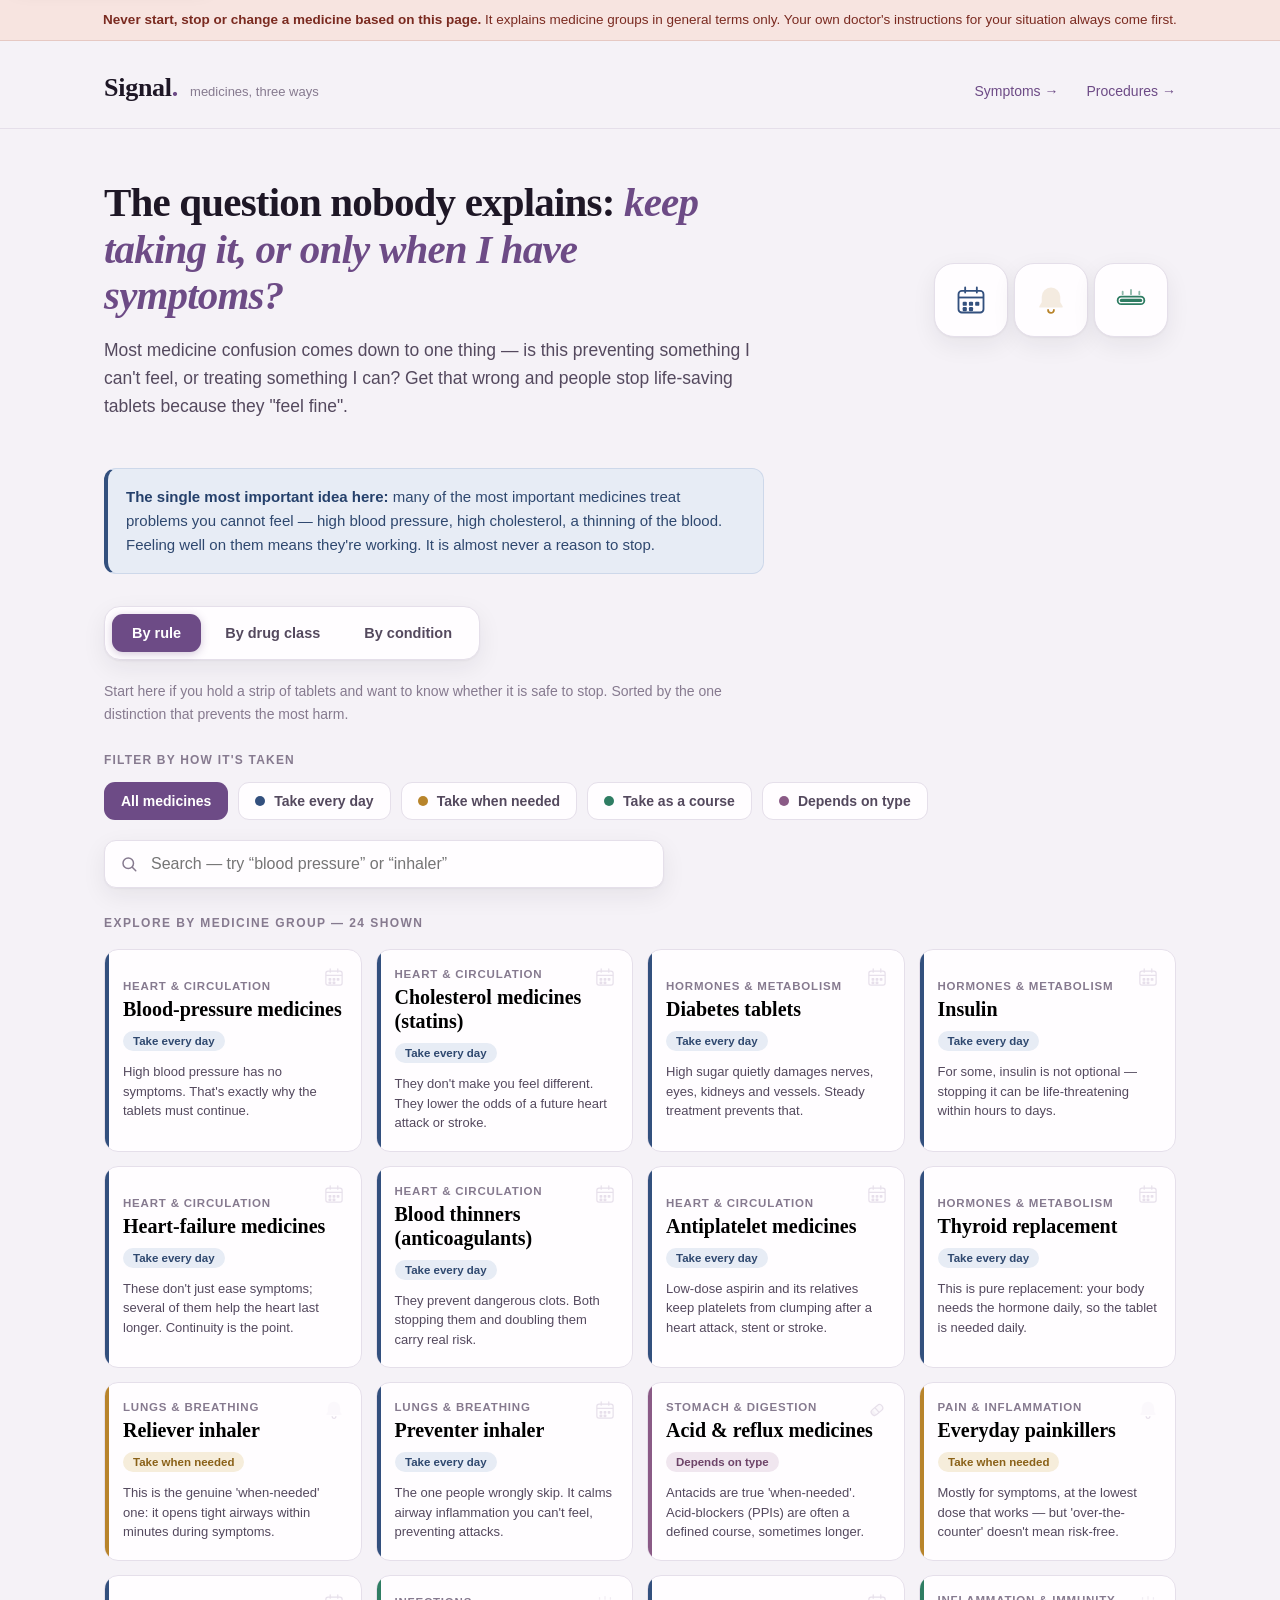
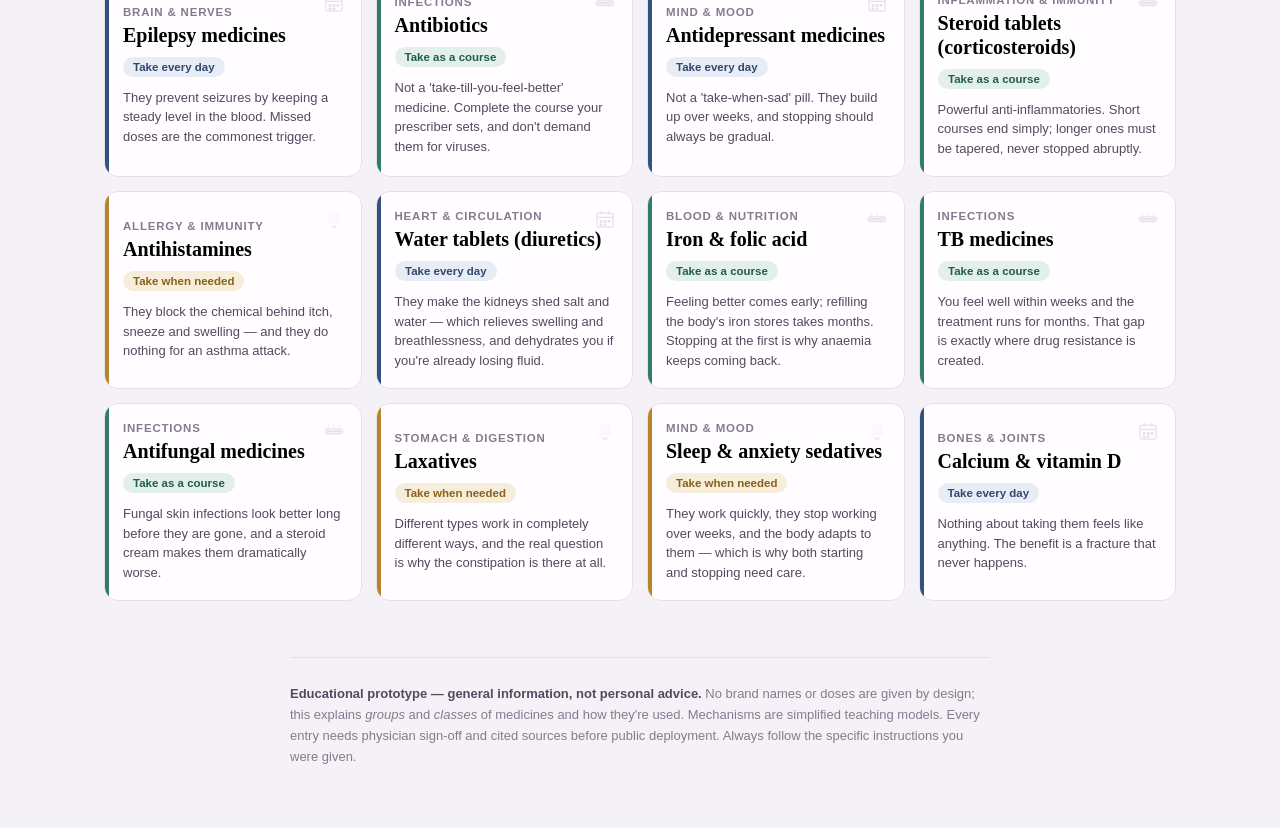
==== commit e8747414: "Add review scaffolding, accessibility pass, cross-linking and 28 entries Review scaffolding - review" ====
--- a/medicines/index.html
+++ b/medicines/index.html
@@ -5,11 +5,23 @@
 <meta name="viewport" content="width=device-width, initial-scale=1.0">
 <title>Signal · Medicines — by rule, by drug class, by condition</title>
 <meta name="description" content="Plain-language guide to common medicine groups, explorable three ways: whether to take it daily, when needed or as a course; by pharmacological class; or by the condition being treated.">
+<link rel="canonical" href="https://gopitherobot.github.io/signal-health/medicines/">
+<meta property="og:type" content="website">
+<meta property="og:site_name" content="Signal">
+<meta property="og:title" content="Signal · Medicines — by rule, by drug class, by condition">
+<meta property="og:description" content="Plain-language guide to common medicine groups, explorable three ways: whether to take it daily, when needed or as a course; by pharmacological class; or by the condition being treated.">
+<meta property="og:url" content="https://gopitherobot.github.io/signal-health/medicines/">
+<meta name="twitter:card" content="summary">
+<meta name="twitter:title" content="Signal · Medicines — by rule, by drug class, by condition">
+<meta name="twitter:description" content="Plain-language guide to common medicine groups, explorable three ways: whether to take it daily, when needed or as a course; by pharmacological class; or by the condition being treated.">
+<meta name="theme-color" content="#f4f5f7">
 <link rel="stylesheet" href="../assets/anim.css">
+<link rel="stylesheet" href="../assets/shared.css">
 <style>
   :root{
     --ink:#1e1726;--ink-soft:#54495e;--ink-faint:#867a8f;
     --paper:#f5f2f7;--card:#fffdff;--line:#e5dfea;
+    --accent:#6d4b86;--accent-bg:#efe8f4;
     --plum:#6d4b86;--plum-bg:#efe8f4;--plum-deep:#513467;
     --daily:#33507e;--daily-bg:#e7ecf5;--when:#b8842b;--when-bg:#f6eddb;--course:#2f7d63;--course-bg:#e3f0ea;--mixed:#8a5a86;--mixed-bg:#f0e6ef;
     --warn:#b23b2e;--warn-bg:#f7e4e0;
@@ -174,6 +186,7 @@
 </style>
 </head>
 <body>
+<a class="sig-skip" href="#main">Skip to the medicine list</a>
 <div class="safety"><b>Never start, stop or change a medicine based on this page.</b> It explains medicine groups in general terms only. Your own doctor's instructions for your situation always come first.</div>
 <header><div class="wrap brand">
   <a href="../index.html" class="mark">Signal<span class="dot">.</span></a>
@@ -182,7 +195,7 @@
   <a href="../procedures/index.html" class="navlink" style="margin-left:16px">Procedures →</a>
 </div></header>
 
-<main class="wrap">
+<main class="wrap" id="main">
   <div class="herowrap">
     <section class="hero">
       <h1>The question nobody explains: <em>keep taking it, or only when I have symptoms?</em></h1>
@@ -196,16 +209,16 @@
   </div>
   <div class="keymsg"><b>The single most important idea here:</b> many of the most important medicines treat problems you cannot feel — high blood pressure, high cholesterol, a thinning of the blood. Feeling well on them means they're working. It is almost never a reason to stop.</div>
 
-  <div class="axisbar" id="axisbar">
-    <div class="axisind" id="axisind"></div>
-    <button class="axisbtn active" data-v="rule"  onclick="setView('rule')">By rule</button>
-    <button class="axisbtn"        data-v="class" onclick="setView('class')">By drug class</button>
-    <button class="axisbtn"        data-v="cond"  onclick="setView('cond')">By condition</button>
+  <div class="axisbar" id="axisbar" role="tablist" aria-label="Three ways to explore medicines">
+    <div class="axisind" id="axisind" aria-hidden="true"></div>
+    <button class="axisbtn active" role="tab" id="tab-rule"  aria-selected="true"  aria-controls="v-rule"  data-v="rule"  onclick="setView('rule')">By rule</button>
+    <button class="axisbtn"        role="tab" id="tab-class" aria-selected="false" aria-controls="v-class" data-v="class" onclick="setView('class')">By drug class</button>
+    <button class="axisbtn"        role="tab" id="tab-cond"  aria-selected="false" aria-controls="v-cond"  data-v="cond"  onclick="setView('cond')">By condition</button>
   </div>
   <p class="axishint" id="axishint"></p>
 
   <!-- ═══ VIEW 1 — by rule ═══ -->
-  <div class="view on" id="v-rule">
+  <div class="view on" id="v-rule" role="tabpanel" aria-labelledby="tab-rule" tabindex="0">
     <div class="filterlabel">Filter by how it's taken</div>
     <div class="modes" id="modes">
       <button class="modebtn active" data-m="all" onclick="setMode('all')">All medicines</button>
@@ -216,31 +229,34 @@
     </div>
     <div class="search">
       <svg viewBox="0 0 24 24" fill="none" stroke-width="2" stroke-linecap="round"><circle cx="11" cy="11" r="7"/><path d="m21 21-4.3-4.3"/></svg>
-      <input id="q" type="text" placeholder="Search — try &ldquo;blood pressure&rdquo; or &ldquo;inhaler&rdquo;" oninput="applyFilters()">
-    </div>
-    <div class="section-label" id="countlabel">Explore by medicine group</div>
-    <div class="grid" id="grid"></div>
+      <label class="sr-only" for="q">Search medicine groups</label>
+      <input id="q" type="text" autocomplete="off" placeholder="Search — try &ldquo;blood pressure&rdquo; or &ldquo;inhaler&rdquo;" oninput="applyFilters()">
+    </div>
+    <div class="section-label" id="countlabel" role="status" aria-live="polite">Explore by medicine group</div>
+    <div class="grid" id="grid" role="list"></div>
     <div class="empty" id="empty" style="display:none">No medicine groups match that filter.</div>
   </div>
 
   <!-- ═══ VIEW 2 — by pharmacological class ═══ -->
-  <div class="view" id="v-class">
+  <div class="view" id="v-class" role="tabpanel" aria-labelledby="tab-class" tabindex="0">
     <div class="search">
       <svg viewBox="0 0 24 24" fill="none" stroke-width="2" stroke-linecap="round"><circle cx="11" cy="11" r="7"/><path d="m21 21-4.3-4.3"/></svg>
-      <input id="qc" type="text" placeholder="Search a class — try &ldquo;beta-blocker&rdquo; or &ldquo;statin&rdquo;" oninput="renderClasses(this.value)">
-    </div>
-    <div class="section-label" id="classcount">Pharmacological families</div>
+      <label class="sr-only" for="qc">Search pharmacological drug classes</label>
+      <input id="qc" type="text" autocomplete="off" placeholder="Search a class — try &ldquo;beta-blocker&rdquo; or &ldquo;statin&rdquo;" oninput="renderClasses(this.value)">
+    </div>
+    <div class="section-label" id="classcount" role="status" aria-live="polite">Pharmacological families</div>
     <div id="fams"></div>
     <div class="empty" id="emptyc" style="display:none">No drug classes match that search.</div>
   </div>
 
   <!-- ═══ VIEW 3 — by condition / system ═══ -->
-  <div class="view" id="v-cond">
+  <div class="view" id="v-cond" role="tabpanel" aria-labelledby="tab-cond" tabindex="0">
     <div class="search">
       <svg viewBox="0 0 24 24" fill="none" stroke-width="2" stroke-linecap="round"><circle cx="11" cy="11" r="7"/><path d="m21 21-4.3-4.3"/></svg>
-      <input id="qs" type="text" placeholder="Search a condition — try &ldquo;asthma&rdquo; or &ldquo;diabetes&rdquo;" oninput="renderSystems(this.value)">
-    </div>
-    <div class="section-label" id="condcount">Body systems &amp; the conditions within them</div>
+      <label class="sr-only" for="qs">Search conditions by name or body system</label>
+      <input id="qs" type="text" autocomplete="off" placeholder="Search a condition — try &ldquo;asthma&rdquo; or &ldquo;diabetes&rdquo;" oninput="renderSystems(this.value)">
+    </div>
+    <div class="section-label" id="condcount" role="status" aria-live="polite">Body systems &amp; the conditions within them</div>
     <div id="systems"></div>
     <div class="empty" id="emptys" style="display:none">No conditions match that search.</div>
   </div>
@@ -250,11 +266,13 @@
   <p><b>Educational prototype — general information, not personal advice.</b> No brand names or doses are given by design; this explains <i>groups</i> and <i>classes</i> of medicines and how they're used. Mechanisms are simplified teaching models. Every entry needs physician sign-off and cited sources before public deployment. Always follow the specific instructions you were given.</p>
 </footer>
 
-<div class="scrim" id="scrim" onclick="if(event.target===this)close_()"><div class="sheet" id="sheet"></div></div>
+<div class="scrim" id="scrim" aria-hidden="true" onclick="if(event.target===this)close_()"><div class="sheet" id="sheet"></div></div>
 
 <script src="../data/medicines.js"></script>
 <script src="../data/classification.js"></script>
+<script src="../data/manifest.js"></script>
 <script src="../assets/icons.js"></script>
+<script src="../assets/signal.js"></script>
 <script>
 const MED = window.MEDICINES, PHARM = window.PHARM, SYS = window.SYSTEMS;
 const modeNames = {daily:"Take every day", when:"Take when needed", course:"Take as a course", mixed:"Depends on type"};
@@ -281,7 +299,11 @@
 }
 function setView(v){
   curView = v;
-  document.querySelectorAll('.axisbtn').forEach(b=>b.classList.toggle('active', b.dataset.v===v));
+  document.querySelectorAll('.axisbtn').forEach(b=>{
+    const on = b.dataset.v===v;
+    b.classList.toggle('active', on);
+    b.setAttribute('aria-selected', on);
+  });
   document.querySelectorAll('.view').forEach(s=>s.classList.remove('on'));
   document.getElementById('v-'+v).classList.add('on');
   document.getElementById('axishint').textContent = hints[v];
@@ -299,6 +321,8 @@
     b.style.animationDelay = Math.min(i*22,320)+'ms';
     b.dataset.name = (d.name+' '+d.cat+' '+d.mini+' '+d.syndrome).toLowerCase();
     b.dataset.mode = d.mode;
+    b.setAttribute('role','listitem');
+    b.setAttribute('aria-label', d.name+' — '+modeNames[d.mode]+'. Open full explainer.');
     b.onclick = ()=>openMed(k);
     b.innerHTML = `<span class="rail ${d.mode}"></span>
       <span class="ico">${SignalIcon(modeIcon[d.mode],26)}</span>
@@ -343,8 +367,8 @@
     el.className = 'fam sig-enter ' + open;
     el.style.animationDelay = Math.min(fams*30,240)+'ms';
     el.innerHTML = `
-      <div class="famhead" onclick="this.parentNode.classList.toggle('open')">
-        <div class="famicon">${SignalIcon(fam.icon,30)}</div>
+      <div class="famhead" role="button" tabindex="0" aria-expanded="${open?'true':'false'}" onclick="toggleFam(this)" onkeydown="famKey(event,this)">
+        <div class="famicon" aria-hidden="true">${SignalIcon(fam.icon,30)}</div>
         <div class="famtext"><h3>${fam.name}</h3><p>${fam.blurb}</p></div>
         <span class="famcount">${hits.length} class${hits.length===1?'':'es'}</span>
         <svg class="chev" viewBox="0 0 24 24" stroke-linecap="round" stroke-linejoin="round"><path d="m6 9 6 6 6-6"/></svg>
@@ -381,8 +405,8 @@
     el.className = 'fam sig-enter ' + open;
     el.style.animationDelay = Math.min(n*30,240)+'ms';
     el.innerHTML = `
-      <div class="famhead" onclick="this.parentNode.classList.toggle('open')">
-        <div class="famicon">${SignalIcon(sys.icon,30)}</div>
+      <div class="famhead" role="button" tabindex="0" aria-expanded="${open?'true':'false'}" onclick="toggleFam(this)" onkeydown="famKey(event,this)">
+        <div class="famicon" aria-hidden="true">${SignalIcon(sys.icon,30)}</div>
         <div class="famtext"><h3>${sys.name}</h3><p>${sys.blurb}</p></div>
         <span class="famcount">${hits.length} condition${hits.length===1?'':'s'}</span>
         <svg class="chev" viewBox="0 0 24 24" stroke-linecap="round" stroke-linejoin="round"><path d="m6 9 6 6 6-6"/></svg>
@@ -416,12 +440,16 @@
 
 /* ═══ modals ═══ */
 function ruleLabel(m){return {daily:"The rule · take every day",when:"The rule · take when needed",course:"The rule · take as a course",mixed:"The rule · it depends"}[m];}
-function show(html){
+function toggleFam(el){
+  const open = el.parentNode.classList.toggle('open');
+  el.setAttribute('aria-expanded', open);
+}
+function famKey(e, el){
+  if(e.key==='Enter' || e.key===' '){ e.preventDefault(); toggleFam(el); }
+}
+function show(html, slug){
   document.getElementById('sheet').innerHTML = html;
-  document.getElementById('scrim').classList.add('open');
-  document.body.style.overflow = 'hidden';
-  document.getElementById('sheet').scrollTop = 0;
-  document.querySelector('.scrim').scrollTop = 0;
+  SignalModal.open(slug);
 }
 function openMed(k){
   const d = MED[k];
@@ -453,7 +481,9 @@
       <div class="blk"><div class="mistakes"><div class="mh">Common — and sometimes dangerous — mistakes</div><ul>${li(d.mistakes)}</ul></div></div>
       <div class="blk"><div class="flags"><div class="fh">When to seek advice</div><ul>${li(d.flags)}</ul></div></div>
       <div class="blk"><div class="ask"><h4>Questions worth asking your doctor or pharmacist</h4><ul>${li(d.ask)}</ul></div></div>
-    </div>`);
+      ${SignalRelated(d,'medicines')}
+      ${SignalReview(d)}
+    </div>`, k);
 }
 function openClass(fk,ck){
   const fam = PHARM[fk], c = fam.classes[ck], parent = MED[c.med];
@@ -483,9 +513,14 @@
         <ul><li>Class names describe <i>how a medicine works</i> — they are not brand names, and no doses are given here.</li>
         <li>Two medicines in the same class are not automatically interchangeable for you.</li>
         <li>Never start, stop, swap or adjust anything based on this page.</li></ul></div></div>
+      ${SignalReview(window.CLASSIFICATION_REVIEW || {})}
     </div>`);
 }
-function close_(){document.getElementById('scrim').classList.remove('open');document.body.style.overflow='';}
+function close_(){ SignalModal.close(); }
+
+/* lets shared.js open a sibling medicine group in place rather than reloading */
+window.SignalOpenLocal = openMed;
+
 document.addEventListener('keydown', e=>{if(e.key==='Escape')close_()});
 
 /* ── boot ── */
@@ -494,6 +529,7 @@
 renderSystems();
 document.getElementById('axishint').textContent = hints.rule;
 requestAnimationFrame(moveInd);
+SignalDeepLink(k=>!!MED[k], openMed);
 </script>
 </body>
 </html>
--- a/assets/shared.css
+++ b/assets/shared.css
@@ -0,0 +1,141 @@
+/* Signal — shared component layer
+ *
+ * Styles for the pieces that appear identically in all three sections:
+ * the clinical-review stamp, the cross-section "Related" block, and the
+ * focus-visible treatment that makes the site keyboard-navigable.
+ *
+ * Everything here inherits each section's own palette through --accent /
+ * --accent-bg, so the components take on the section tint without any
+ * per-section overrides.
+ */
+
+/* ───────────────── keyboard focus ─────────────────
+ * Visible only for keyboard users, never on mouse click. This is the single
+ * most load-bearing accessibility style on the site: without it, a keyboard
+ * user cannot tell where they are in a grid of 20 identical tiles.
+ */
+:where(a, button, input, [tabindex]):focus-visible {
+  outline: 3px solid var(--accent, #33507e);
+  outline-offset: 3px;
+  border-radius: 6px;
+}
+.sheet:focus { outline: none; }
+
+/* A skip link, hidden until focused. */
+.sig-skip {
+  position: absolute; left: 12px; top: -60px; z-index: 200;
+  background: var(--card, #fff); color: var(--ink, #14201d);
+  font: 600 14px/1 var(--sans);
+  padding: 12px 18px; border-radius: 10px;
+  border: 1px solid var(--line, #ddd);
+  box-shadow: 0 6px 22px rgba(0, 0, 0, .14);
+  transition: top .18s ease;
+}
+.sig-skip:focus { top: 12px; }
+
+/* ───────────────── clinical review stamp ───────────────── */
+
+.sig-review {
+  display: flex; gap: 11px; align-items: flex-start;
+  margin-top: 26px; padding: 14px 16px;
+  border-radius: 12px;
+  font: 400 13.5px/1.55 var(--sans);
+  border: 1px solid;
+}
+.sig-review svg {
+  width: 17px; height: 17px; flex: none; margin-top: 1px;
+  stroke: currentColor; fill: none;
+}
+.sig-review b { font-weight: 650; }
+
+/* Not yet signed off — deliberately visible, not a whisper. */
+.sig-review.pending {
+  background: #f6eddb; border-color: #e3d2ab; color: #6e5116;
+}
+/* Signed off by a named clinician. */
+.sig-review.done {
+  background: #e3f0ea; border-color: #bcd9cc; color: #215e48;
+}
+
+/* ───────────────── related (cross-section) ───────────────── */
+
+.sig-rel {
+  border: 1px solid var(--line, #e0e4ea);
+  background: var(--card, #fff);
+  border-radius: 14px;
+  padding: 6px 18px 16px;
+}
+.sig-rel-row {
+  display: flex; gap: 14px; align-items: baseline;
+  padding: 13px 0;
+  border-bottom: 1px solid var(--line, #e0e4ea);
+}
+.sig-rel-row:last-of-type { border-bottom: 0; }
+
+.sig-rel-label {
+  flex: none; width: 92px;
+  font: 600 11px/1.4 var(--sans);
+  letter-spacing: .09em; text-transform: uppercase;
+  color: var(--ink-faint, #7a8590);
+}
+.sig-rel-chips { display: flex; flex-wrap: wrap; gap: 8px; }
+
+.sig-rel-chip {
+  display: inline-block;
+  font: 500 13.5px/1 var(--sans);
+  color: var(--accent, #33507e);
+  background: var(--accent-bg, #e7ecf5);
+  border: 1px solid transparent;
+  border-radius: 999px;
+  padding: 8px 13px;
+  text-decoration: none;
+  cursor: pointer;
+  transition: background .15s ease, border-color .15s ease, transform .15s ease;
+}
+.sig-rel-chip:hover {
+  border-color: var(--accent, #33507e);
+  transform: translateY(-1px);
+}
+.sig-rel-chip span { opacity: .55; }
+
+.sig-rel-note {
+  margin: 14px 0 0;
+  font: 400 12.5px/1.6 var(--sans);
+  color: var(--ink-faint, #7a8590);
+}
+
+@media (max-width: 560px) {
+  .sig-rel-row { flex-direction: column; gap: 9px; }
+  .sig-rel-label { width: auto; }
+}
+
+/* ───────────────── reduced motion ─────────────────
+ * anim.css honours this for the icon layer; this covers the page-level
+ * transitions (modal entry, tile lift, sliding toggles) that live in the
+ * section pages themselves.
+ */
+@media (prefers-reduced-motion: reduce) {
+  *, *::before, *::after {
+    animation-duration: .001ms !important;
+    animation-iteration-count: 1 !important;
+    transition-duration: .001ms !important;
+    scroll-behavior: auto !important;
+  }
+}
+
+/* ───────────────── utilities ───────────────── */
+
+/* Visible to screen readers only — used for labels where the visual design
+   already makes the purpose obvious (e.g. a search field with an icon). */
+.sr-only {
+  position: absolute; width: 1px; height: 1px;
+  padding: 0; margin: -1px; overflow: hidden;
+  clip: rect(0 0 0 0); clip-path: inset(50%); white-space: nowrap; border: 0;
+}
+
+/* Empty-state line shown when a search matches nothing. */
+.empty {
+  margin: 30px 0 0; text-align: center;
+  font: 400 15px/1.6 var(--sans);
+  color: var(--ink-faint, #7a8590);
+}
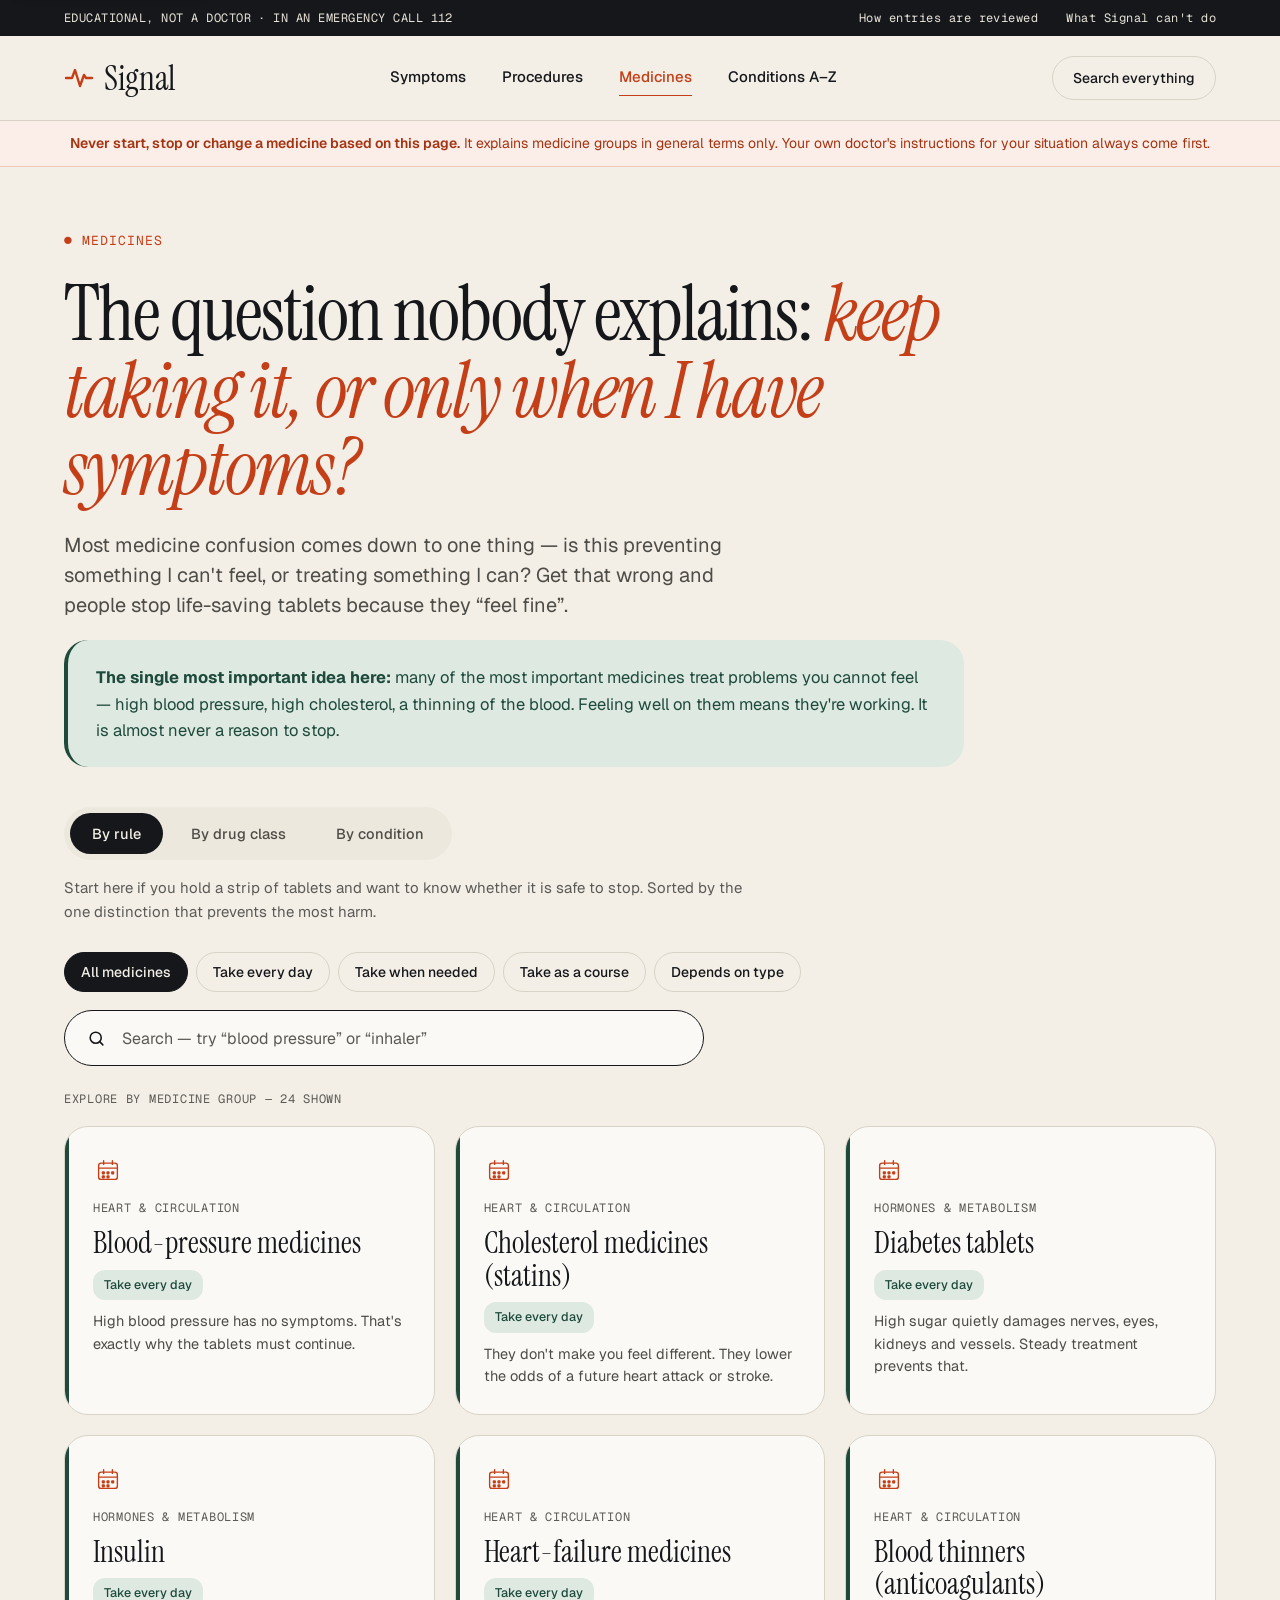
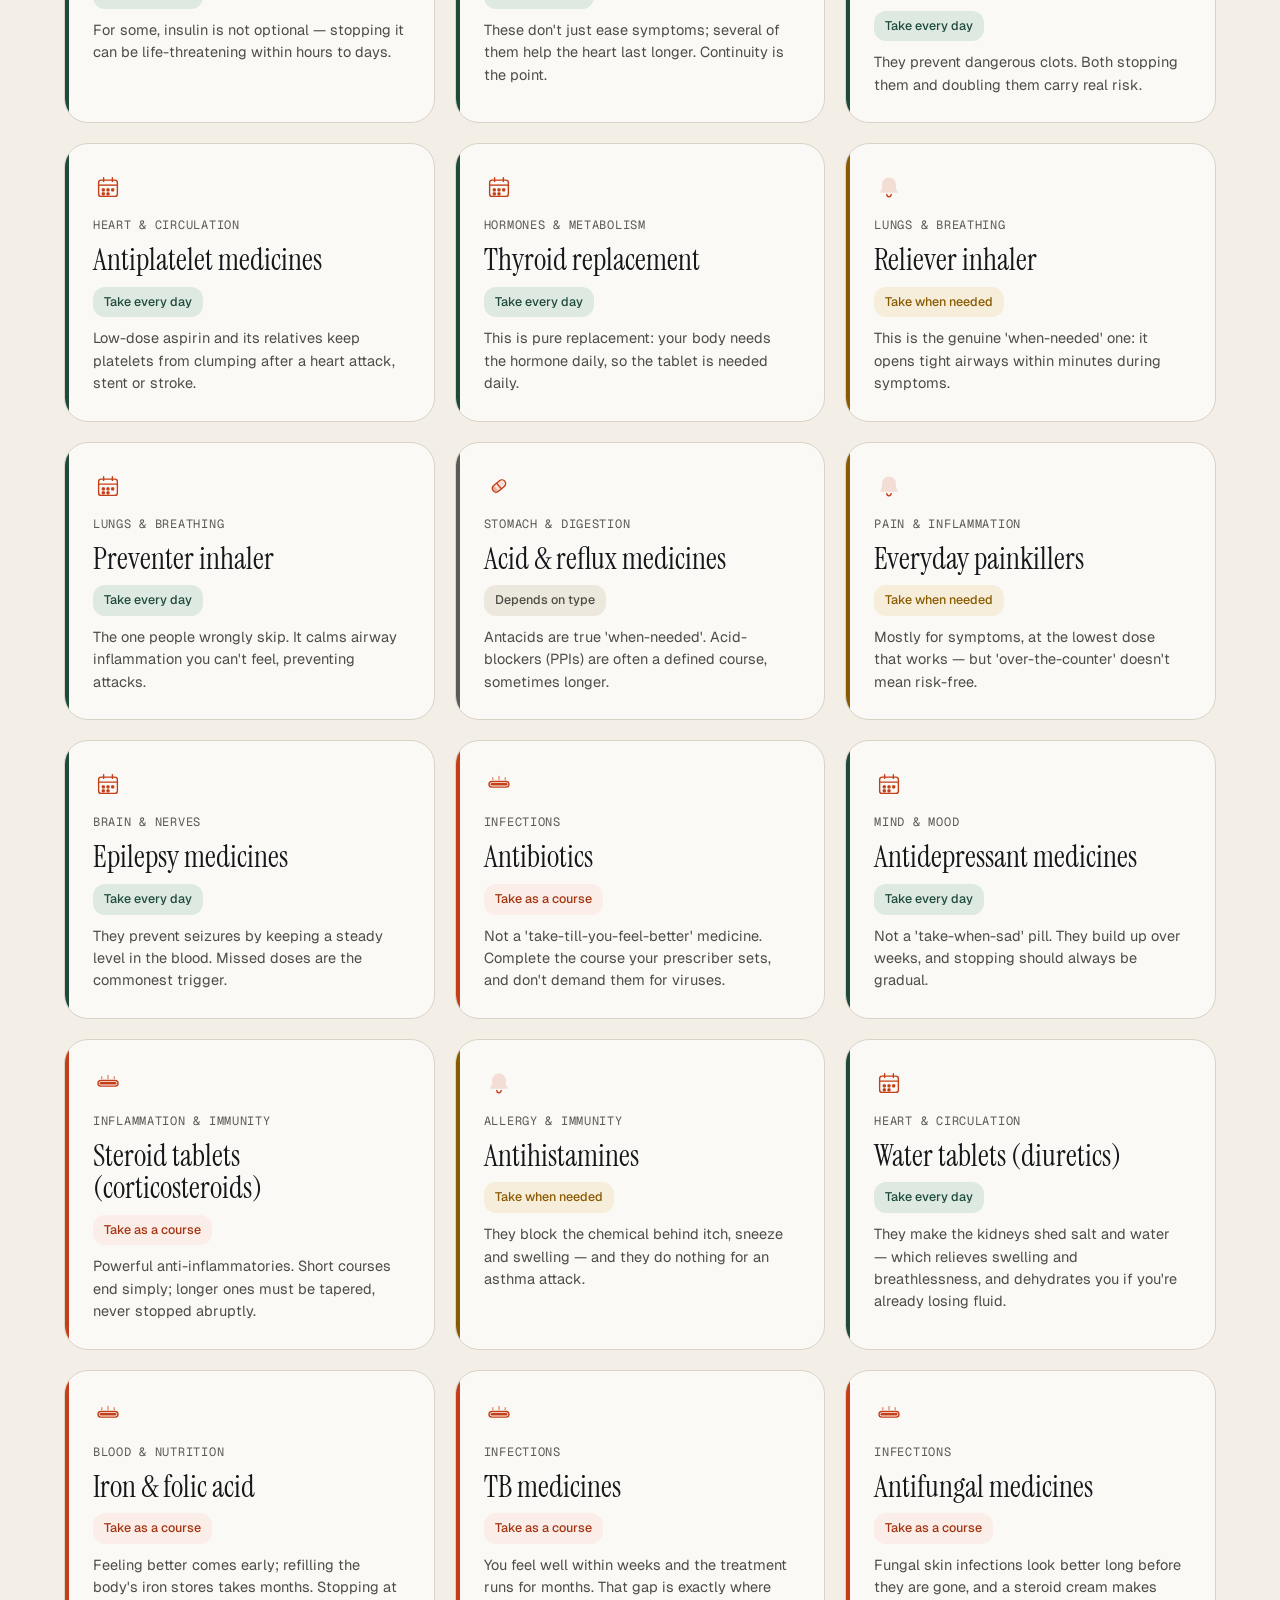
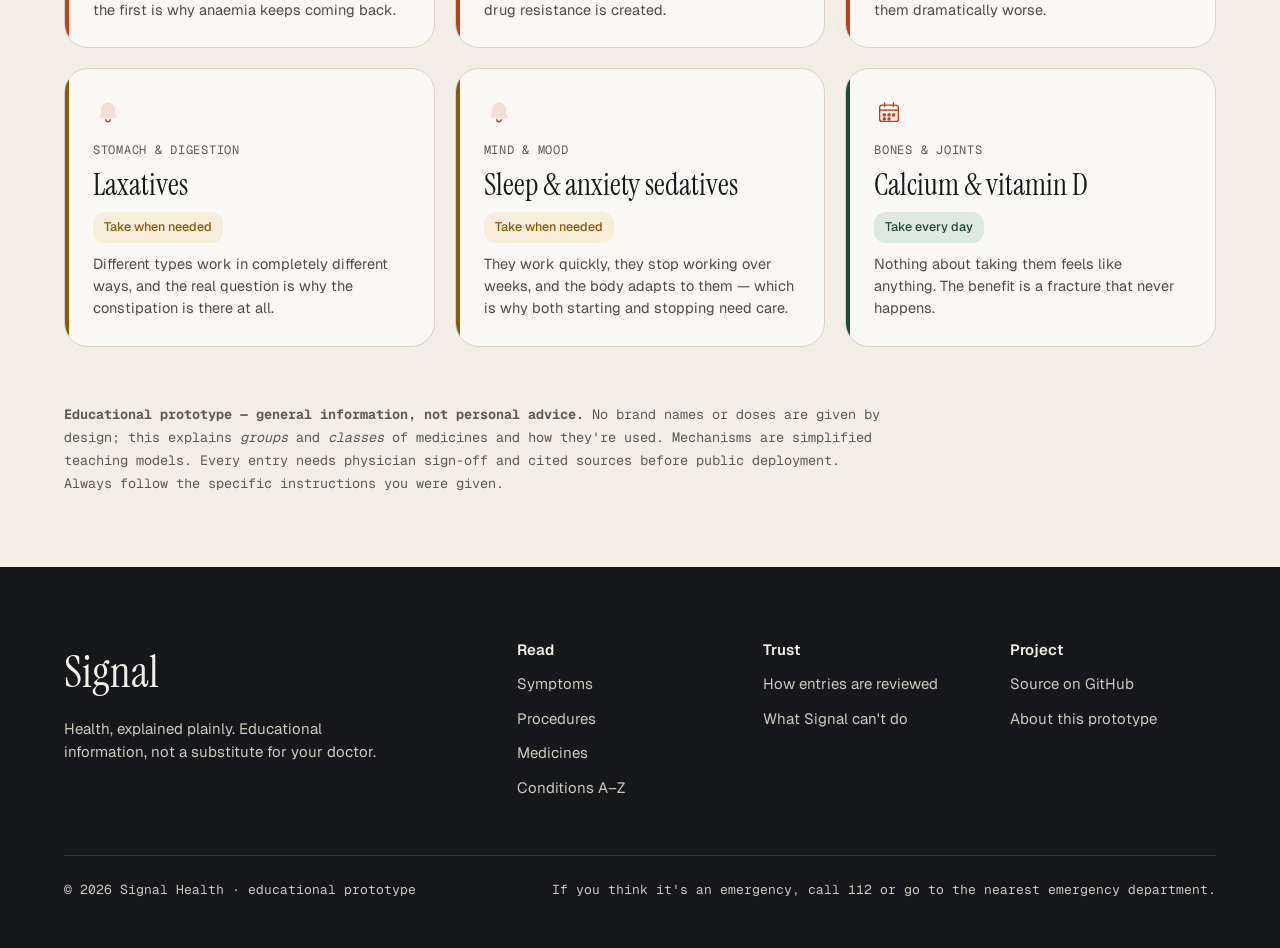
==== commit 47ad0d81: "Editorial redesign: one design system, entries become real pages Design system - assets/theme.css is" ====
--- a/medicines/index.html
+++ b/medicines/index.html
@@ -14,522 +14,425 @@
 <meta name="twitter:card" content="summary">
 <meta name="twitter:title" content="Signal · Medicines — by rule, by drug class, by condition">
 <meta name="twitter:description" content="Plain-language guide to common medicine groups, explorable three ways: whether to take it daily, when needed or as a course; by pharmacological class; or by the condition being treated.">
-<meta name="theme-color" content="#f4f5f7">
+<meta name="theme-color" content="#F3EFE7">
+
+<link rel="preconnect" href="https://fonts.googleapis.com">
+<link rel="preconnect" href="https://fonts.gstatic.com" crossorigin>
+<link href="https://fonts.googleapis.com/css2?family=Instrument+Serif:ital@0;1&family=Geist:wght@400;500;600&family=Geist+Mono:wght@400;500&display=swap" rel="stylesheet">
 <link rel="stylesheet" href="../assets/anim.css">
-<link rel="stylesheet" href="../assets/shared.css">
+<link rel="stylesheet" href="../assets/theme.css">
+
 <style>
-  :root{
-    --ink:#1e1726;--ink-soft:#54495e;--ink-faint:#867a8f;
-    --paper:#f5f2f7;--card:#fffdff;--line:#e5dfea;
-    --accent:#6d4b86;--accent-bg:#efe8f4;
-    --plum:#6d4b86;--plum-bg:#efe8f4;--plum-deep:#513467;
-    --daily:#33507e;--daily-bg:#e7ecf5;--when:#b8842b;--when-bg:#f6eddb;--course:#2f7d63;--course-bg:#e3f0ea;--mixed:#8a5a86;--mixed-bg:#f0e6ef;
-    --warn:#b23b2e;--warn-bg:#f7e4e0;
-    --shadow:0 1px 2px rgba(30,23,38,.04),0 8px 24px rgba(30,23,38,.07);
-    --shadow-lg:0 4px 12px rgba(30,23,38,.06),0 18px 44px rgba(30,23,38,.11);
-    --serif:'Iowan Old Style','Palatino Linotype',Palatino,'Book Antiqua',Georgia,serif;
-    --sans:'Inter',-apple-system,BlinkMacSystemFont,'Segoe UI',Roboto,sans-serif;
-  }
-  *{box-sizing:border-box;margin:0;padding:0}
-  html{scroll-behavior:smooth}
-  body{background:var(--paper);color:var(--ink);font-family:var(--sans);line-height:1.6;-webkit-font-smoothing:antialiased}
-  .wrap{max-width:1120px;margin:0 auto;padding:0 24px}
-  .safety{background:var(--warn-bg);border-bottom:1px solid #e6c9c3;color:#7a2a20;font-size:13.5px;padding:9px 24px;text-align:center;font-weight:500}
-  .safety b{font-weight:700}
-  header{padding:26px 0 20px;border-bottom:1px solid var(--line)}
-  .brand{display:flex;align-items:baseline;gap:12px;flex-wrap:wrap}
-  .mark{font-family:var(--serif);font-size:26px;font-weight:600;letter-spacing:-.01em;text-decoration:none;color:var(--ink)}
-  .mark .dot{color:var(--plum)}
-  .tag{font-size:13px;color:var(--ink-faint);font-weight:500}
-  .navlink{margin-left:auto;font-size:14px;color:var(--plum);text-decoration:none;font-weight:500}
-  .navlink:hover{text-decoration:underline}
-
-  /* ── hero with living illustration ── */
-  .herowrap{display:grid;grid-template-columns:1fr 250px;gap:40px;align-items:center;padding:50px 0 26px}
-  .hero{max-width:660px}
-  .hero h1{font-family:var(--serif);font-size:41px;line-height:1.13;font-weight:600;letter-spacing:-.02em}
-  .hero h1 em{font-style:italic;color:var(--plum)}
-  .hero p{margin-top:18px;font-size:17.5px;color:var(--ink-soft)}
-  .heroart{display:flex;align-items:center;justify-content:center;gap:6px;flex-wrap:wrap}
-  .orb{width:74px;height:74px;border-radius:20px;background:var(--card);border:1px solid var(--line);display:flex;align-items:center;justify-content:center;box-shadow:var(--shadow)}
-  .orb.a{color:var(--daily)}.orb.b{color:var(--when)}.orb.c{color:var(--course)}
-  .keymsg{margin-top:22px;background:var(--daily-bg);border:1px solid #cdd8ea;border-left:4px solid var(--daily);border-radius:12px;padding:16px 18px;font-size:15px;color:#2f486f;max-width:660px}
-  .keymsg b{color:#25406b}
-
-  /* ── the three-axis view switcher ── */
-  .axisbar{margin:32px 0 8px;background:var(--card);border:1px solid var(--line);border-radius:16px;padding:7px;display:inline-flex;gap:4px;position:relative;box-shadow:var(--shadow)}
-  .axisbtn{position:relative;z-index:2;font-family:inherit;font-size:14.5px;font-weight:600;padding:11px 20px;border-radius:11px;border:none;background:none;color:var(--ink-soft);cursor:pointer;display:inline-flex;align-items:center;gap:9px;transition:color .22s}
-  .axisbtn.active{color:#fff}
-  .axisind{position:absolute;top:7px;bottom:7px;left:7px;background:var(--plum);border-radius:11px;z-index:1;box-shadow:0 2px 8px rgba(109,75,134,.3)}
-  .axishint{margin-top:12px;font-size:14px;color:var(--ink-faint);max-width:680px}
-
-  .search{margin:20px 0 8px;position:relative;max-width:560px}
-  .search input{width:100%;font-size:16px;font-family:var(--sans);padding:14px 18px 14px 46px;border:1px solid var(--line);border-radius:12px;background:var(--card);color:var(--ink);box-shadow:var(--shadow)}
-  .search input:focus{outline:none;border-color:var(--plum);box-shadow:0 0 0 3px var(--plum-bg)}
-  .search svg{position:absolute;left:16px;top:50%;transform:translateY(-50%);width:18px;height:18px;stroke:var(--ink-faint)}
-
-  /* ── mode filter (rule view) ── */
-  .filterlabel{font-size:12px;letter-spacing:.1em;text-transform:uppercase;color:var(--ink-faint);font-weight:600;margin:26px 0 12px}
-  .modes{display:flex;gap:10px;flex-wrap:wrap}
-  .modebtn{font-family:inherit;font-size:14px;font-weight:600;padding:10px 16px;border-radius:11px;border:1px solid var(--line);background:var(--card);color:var(--ink-soft);cursor:pointer;display:inline-flex;align-items:center;gap:9px;transition:all .16s}
-  .modebtn .dot{width:10px;height:10px;border-radius:50%}
-  .modebtn:hover{border-color:#d0c7d8;transform:translateY(-1px)}
-  .modebtn.active{color:#fff;border-color:transparent}
-  .modebtn[data-m="all"].active{background:var(--plum)}
-  .modebtn[data-m="daily"] .dot{background:var(--daily)}.modebtn[data-m="daily"].active{background:var(--daily)}
-  .modebtn[data-m="when"] .dot{background:var(--when)}.modebtn[data-m="when"].active{background:var(--when)}
-  .modebtn[data-m="course"] .dot{background:var(--course)}.modebtn[data-m="course"].active{background:var(--course)}
-  .modebtn[data-m="mixed"] .dot{background:var(--mixed)}.modebtn[data-m="mixed"].active{background:var(--mixed)}
-  .modebtn.active .dot{background:#fff !important}
-
-  .section-label{margin:26px 0 16px;font-size:12px;letter-spacing:.12em;text-transform:uppercase;color:var(--ink-faint);font-weight:600}
-  .grid{display:grid;grid-template-columns:repeat(auto-fill,minmax(250px,1fr));gap:14px;padding-bottom:20px}
-  .mtile{text-align:left;background:var(--card);border:1px solid var(--line);border-radius:14px;padding:18px;cursor:pointer;transition:transform .17s,box-shadow .17s,border-color .17s;font-family:inherit;position:relative;overflow:hidden}
-  .mtile:hover{transform:translateY(-3px);box-shadow:var(--shadow-lg);border-color:#d5ccdd}
-  .mtile .rail{position:absolute;left:0;top:0;bottom:0;width:4px}
-  .rail.daily{background:var(--daily)}.rail.when{background:var(--when)}.rail.course{background:var(--course)}.rail.mixed{background:var(--mixed)}
-  .mtile .cat{font-size:11.5px;letter-spacing:.07em;text-transform:uppercase;color:var(--ink-faint);font-weight:600}
-  .mtile .nm{font-family:var(--serif);font-size:20px;font-weight:600;margin-top:5px;line-height:1.2}
-  .mtile .modepill{display:inline-flex;align-items:center;gap:6px;margin-top:10px;font-size:11.5px;font-weight:700;padding:4px 10px;border-radius:999px}
-  .modepill.daily{background:var(--daily-bg);color:#2f486f}.modepill.when{background:var(--when-bg);color:#8a6118}.modepill.course{background:var(--course-bg);color:#1f5e49}.modepill.mixed{background:var(--mixed-bg);color:#6d4468}
-  .mtile .mini{margin-top:11px;font-size:13px;color:var(--ink-soft);line-height:1.5}
-  .mtile .ico{position:absolute;top:14px;right:14px;opacity:.16;color:var(--plum)}
-
-  /* ── family / system panels (class + condition views) ── */
-  .fam{background:var(--card);border:1px solid var(--line);border-radius:16px;margin-bottom:14px;overflow:hidden;box-shadow:var(--shadow)}
-  .famhead{display:flex;align-items:center;gap:16px;padding:19px 22px;cursor:pointer;user-select:none;transition:background .15s}
-  .famhead:hover{background:#faf7fc}
-  .famicon{width:52px;height:52px;border-radius:14px;background:var(--plum-bg);color:var(--plum);display:flex;align-items:center;justify-content:center;flex-shrink:0}
-  .famtext{flex:1;min-width:0}
-  .famtext h3{font-family:var(--serif);font-size:21px;font-weight:600;line-height:1.2}
-  .famtext p{font-size:13.5px;color:var(--ink-faint);margin-top:3px}
-  .famcount{font-size:12px;font-weight:700;color:var(--plum);background:var(--plum-bg);padding:5px 11px;border-radius:999px;white-space:nowrap}
-  .chev{width:20px;height:20px;stroke:var(--ink-faint);stroke-width:2.2;fill:none;transition:transform .28s cubic-bezier(.4,0,.2,1);flex-shrink:0}
-  .fam.open .chev{transform:rotate(180deg)}
-  .fambody{display:none;padding:0 22px 20px;border-top:1px solid var(--line)}
-  .fam.open .fambody{display:block}
-
-  .classgrid{display:grid;grid-template-columns:repeat(auto-fill,minmax(268px,1fr));gap:12px;margin-top:18px}
-  .ctile{text-align:left;background:var(--paper);border:1px solid var(--line);border-radius:13px;padding:16px;cursor:pointer;font-family:inherit;transition:transform .16s,box-shadow .16s,border-color .16s;position:relative;overflow:hidden}
-  .ctile:hover{transform:translateY(-2px);box-shadow:var(--shadow);border-color:#d5ccdd;background:var(--card)}
-  .ctile .ctag{font-size:11px;letter-spacing:.06em;text-transform:uppercase;font-weight:700;color:var(--plum)}
-  .ctile .cnm{font-size:15.5px;font-weight:650;margin-top:5px;line-height:1.32;color:var(--ink)}
-  .ctile .cmech{margin-top:8px;font-size:13px;color:var(--ink-soft);line-height:1.5}
-  .ctile .cfoot{margin-top:11px;display:flex;align-items:center;gap:8px}
-  .minipill{font-size:10.5px;font-weight:700;padding:3px 9px;border-radius:999px}
-  .minipill.daily{background:var(--daily-bg);color:#2f486f}.minipill.when{background:var(--when-bg);color:#8a6118}.minipill.course{background:var(--course-bg);color:#1f5e49}.minipill.mixed{background:var(--mixed-bg);color:#6d4468}
-
-  /* condition rows */
-  .cond{border:1px solid var(--line);border-radius:13px;padding:17px 19px;margin-top:12px;background:var(--paper);transition:border-color .16s,background .16s}
-  .cond:hover{border-color:#d5ccdd;background:var(--card)}
-  .cond h4{font-family:var(--serif);font-size:19px;font-weight:600;line-height:1.25}
-  .cond .cdesc{font-size:13.5px;color:var(--ink-soft);margin-top:5px}
-  .condkey{margin-top:12px;background:var(--plum-bg);border-left:3px solid var(--plum);border-radius:0 9px 9px 0;padding:11px 14px;font-size:13.5px;color:var(--plum-deep);line-height:1.5}
-  .chiprow{margin-top:13px;display:flex;flex-wrap:wrap;gap:7px}
-  .chiplabel{font-size:11px;letter-spacing:.07em;text-transform:uppercase;color:var(--ink-faint);font-weight:700;width:100%;margin-bottom:-3px}
-  .chip{font-family:inherit;font-size:12.5px;font-weight:600;padding:6px 12px;border-radius:999px;border:1px solid var(--line);background:var(--card);color:var(--ink-soft);cursor:pointer;transition:all .15s}
-  .chip:hover{border-color:var(--plum);color:var(--plum);background:var(--plum-bg);transform:translateY(-1px)}
-  .chip.grp{border-color:#d9cde2;color:var(--plum);background:var(--plum-bg)}
-
-  /* ── modal ── */
-  .scrim{position:fixed;inset:0;background:rgba(30,23,38,.46);backdrop-filter:blur(3px);display:none;align-items:flex-start;justify-content:center;padding:40px 20px;overflow-y:auto;z-index:50}
-  .scrim.open{display:flex}
-  .sheet{background:var(--paper);border-radius:18px;max-width:790px;width:100%;box-shadow:0 24px 60px rgba(30,23,38,.3);animation:rise .26s cubic-bezier(.22,.9,.3,1)}
-  @keyframes rise{from{opacity:0;transform:translateY(14px) scale(.985)}to{opacity:1;transform:none}}
-  .sheet-head{padding:26px 30px 22px;border-bottom:1px solid var(--line);position:relative}
-  .sheet-head .cat{font-size:12px;letter-spacing:.1em;text-transform:uppercase;color:var(--plum);font-weight:700}
-  .sheet-head h2{font-family:var(--serif);font-size:31px;font-weight:600;margin-top:6px;letter-spacing:-.01em;padding-right:44px}
-  .x{position:absolute;top:22px;right:24px;width:34px;height:34px;border-radius:50%;border:1px solid var(--line);background:var(--card);cursor:pointer;font-size:18px;color:var(--ink-soft);display:flex;align-items:center;justify-content:center;transition:background .15s}
-  .x:hover{background:#ede7f2}
-  .rulebanner{margin-top:16px;border-radius:13px;padding:16px 18px;border:1px solid;display:flex;gap:14px;align-items:flex-start}
-  .rulebanner .rico{flex-shrink:0;margin-top:1px}
-  .rulebanner .rl{font-size:11.5px;font-weight:700;letter-spacing:.08em;text-transform:uppercase;margin-bottom:7px}
-  .rulebanner .rt{font-size:15px;line-height:1.5}
-  .rulebanner.daily{background:var(--daily-bg);border-color:#cdd8ea;color:var(--daily)}.rulebanner.daily .rt{color:#2f486f}.rulebanner.daily .rt b{color:#25406b}
-  .rulebanner.when{background:var(--when-bg);border-color:#e7d5a8;color:#8a6118}.rulebanner.when .rt{color:#7a5a1c}.rulebanner.when .rt b{color:#664c14}
-  .rulebanner.course{background:var(--course-bg);border-color:#bfe0d2;color:#1f5e49}.rulebanner.course .rt{color:#22624c}.rulebanner.course .rt b{color:#184c3a}
-  .rulebanner.mixed{background:var(--mixed-bg);border-color:#dcc7da;color:#6d4468}.rulebanner.mixed .rt{color:#6d4468}.rulebanner.mixed .rt b{color:#54324f}
-  .sheet-body{padding:24px 30px 30px}
-  .blk{margin-bottom:24px}
-  .blk h3{font-size:12px;letter-spacing:.1em;text-transform:uppercase;color:var(--ink-faint);font-weight:700;margin-bottom:12px}
-  .story{font-size:15.5px;color:var(--ink-soft);line-height:1.62}
-  .twocol{display:grid;grid-template-columns:1fr 1fr;gap:14px}
-  .infocard{background:var(--card);border:1px solid var(--line);border-radius:12px;padding:15px 17px}
-  .infocard .ih{font-size:12px;letter-spacing:.06em;text-transform:uppercase;color:var(--plum);font-weight:700;margin-bottom:7px}
-  .infocard .it{font-size:14px;color:var(--ink-soft);line-height:1.55}
-  .syn{background:var(--card);border:1px solid var(--line);border-radius:12px;padding:14px 17px;font-size:14px;color:var(--ink-soft)}
-  .syn b{color:var(--ink)}
-  .mistakes{background:var(--warn-bg);border:1px solid #eec7c0;border-radius:12px;padding:16px 18px}
-  .mistakes .mh{font-weight:700;color:#8f2c20;font-size:13.5px;margin-bottom:10px}
-  .mistakes ul,.flags ul,.ask ul{list-style:none}
-  .mistakes li{font-size:14px;color:#7a2a20;padding:5px 0 5px 22px;position:relative}
-  .mistakes li::before{content:"\2717";position:absolute;left:2px;top:5px;color:var(--warn);font-weight:700;font-size:12px}
-  .flags{border:1px solid var(--line);border-radius:12px;padding:16px 18px;background:var(--card)}
-  .flags .fh{font-weight:700;color:var(--ink);font-size:13.5px;margin-bottom:10px}
-  .flags li{font-size:14px;color:var(--ink-soft);padding:5px 0 5px 22px;position:relative}
-  .flags li::before{content:"";position:absolute;left:4px;top:11px;width:7px;height:7px;background:var(--warn);border-radius:50%}
-  .ask{background:var(--plum-bg);border:1px solid #ddcfe6;border-radius:13px;padding:16px 18px}
-  .ask h4{font-size:13px;font-weight:700;color:var(--plum);margin-bottom:10px}
-  .ask li{font-size:14px;color:#553f68;padding:5px 0 5px 22px;position:relative}
-  .ask li::before{content:"?";position:absolute;left:3px;top:5px;font-weight:700;color:var(--plum)}
-  .noteline{background:var(--card);border:1px solid var(--line);border-left:3px solid var(--plum);border-radius:0 12px 12px 0;padding:14px 17px;font-size:14.5px;color:var(--ink-soft);line-height:1.55}
-  .foot{border-top:1px solid var(--line);padding:26px 0 60px;font-size:13px;color:var(--ink-faint);max-width:700px;margin-top:36px}
-  .foot b{color:var(--ink-soft)}
-  .empty{padding:40px 0;text-align:center;color:var(--ink-faint);font-size:15px}
-  .view{display:none}.view.on{display:block}
-  @media(max-width:860px){.herowrap{grid-template-columns:1fr}.heroart{justify-content:flex-start}}
-  @media(max-width:640px){
-    .hero h1{font-size:31px}.twocol{grid-template-columns:1fr}.sheet-head h2{font-size:24px}
-    .axisbar{display:flex;width:100%;overflow-x:auto}.axisbtn{white-space:nowrap;padding:10px 14px;font-size:13.5px}
-    .famhead{padding:16px}.fambody{padding:0 16px 18px}
+  .index-hero { padding-top: 64px; padding-bottom: 20px; display: flex; flex-direction: column; gap: 24px; max-width: 980px; }
+  .index-hero h1 { font-size: 78px; line-height: 0.99; letter-spacing: -0.025em; }
+  .index-hero h1 em { font-style: italic; color: var(--rust); }
+  .index-hero .stand { font-size: 20px; line-height: 1.5; color: var(--ink-muted); max-width: 680px; }
+
+  .keymsg { padding: 24px 28px; border-radius: var(--r-block); background: var(--green-bg); border-left: 4px solid var(--green); font-size: 16.5px; line-height: 1.6; color: var(--green); max-width: 900px; }
+
+  .axisbar { display: flex; gap: 6px; padding: 6px; border-radius: var(--r-pill); background: var(--warm); align-self: flex-start; flex-wrap: wrap; }
+  .axisbtn { border: 0; background: transparent; padding: 11px 22px; border-radius: var(--r-pill); font-family: var(--sans); font-size: 14.5px; font-weight: 500; color: var(--ink-muted); cursor: pointer; transition: background .18s ease, color .18s ease; }
+  .axisbtn[aria-selected="true"] { background: var(--ink); color: var(--paper); }
+  .axishint { font-size: 15px; line-height: 1.6; color: var(--ink-faint); max-width: 680px; }
+
+  .view { display: none; }
+  .view.on { display: block; }
+
+  .modes { display: flex; flex-wrap: wrap; gap: 8px; }
+  .modepill { display: inline-flex; padding: 6px 11px; border-radius: 12px; font-size: 12.5px; font-weight: 500; }
+  .modepill.daily  { background: var(--green-bg); color: var(--green); }
+  .modepill.when   { background: var(--watch-bg); color: var(--watch); }
+  .modepill.course { background: var(--rust-bg);  color: var(--rust-deep); }
+  .modepill.mixed  { background: var(--warm);     color: var(--ink-muted); }
+  .tile .rail.daily  { background: var(--green); }
+  .tile .rail.when   { background: var(--watch); }
+  .tile .rail.course { background: var(--rust); }
+  .tile .rail.mixed  { background: var(--ink-faint); }
+
+  .fam { border: 1px solid var(--line); border-radius: var(--r-block); background: var(--card); overflow: hidden; margin-bottom: 14px; }
+  .famhead { display: flex; align-items: center; gap: 20px; padding: 24px 28px; cursor: pointer; }
+  .famhead:hover { background: var(--warm); }
+  .famicon { width: 34px; height: 34px; flex: none; color: var(--rust); }
+  .famtext h3 { font-family: var(--display); font-size: 28px; line-height: 1.1; }
+  .famtext p { font-size: 15px; line-height: 1.55; color: var(--ink-muted); margin-top: 4px; }
+  .famcount { margin-left: auto; flex: none; font-family: var(--mono); font-size: 11px; letter-spacing: .08em; text-transform: uppercase; color: var(--ink-faint); }
+  .chev { width: 22px; height: 22px; flex: none; stroke: var(--ink-faint); fill: none; stroke-width: 2; transition: transform .22s ease; }
+  .fam.open .chev { transform: rotate(180deg); }
+  .fambody { display: none; padding: 0 28px 28px; }
+  .fam.open .fambody { display: block; }
+
+  .classgrid { display: grid; grid-template-columns: repeat(2, minmax(0, 1fr)); gap: 14px; }
+  .ctile { padding: 22px 24px; border-radius: 16px; border: 1px solid var(--line); background: var(--paper); display: flex; flex-direction: column; gap: 8px; }
+  .ctag { font-family: var(--mono); font-size: 11px; letter-spacing: .08em; text-transform: uppercase; color: var(--rust); }
+  .cnm { font-family: var(--display); font-size: 23px; line-height: 1.15; }
+  .cmech, .cuse, .cnote { font-size: 14.5px; line-height: 1.55; color: var(--ink-muted); }
+  .cnote { color: var(--ink-faint); font-style: italic; }
+  .cfoot { margin-top: auto; padding-top: 6px; display: flex; flex-wrap: wrap; align-items: center; gap: 10px; }
+
+  .cond { padding: 26px 0; border-top: 1px solid var(--line); }
+  .cond:first-child { border-top: 0; padding-top: 6px; }
+  .cond h4 { font-family: var(--display); font-size: 27px; line-height: 1.12; }
+  .cdesc { font-size: 16px; line-height: 1.6; color: var(--ink-muted); margin-top: 6px; }
+  .condkey { margin-top: 12px; padding: 14px 18px; border-radius: 14px; background: var(--green-bg); font-size: 15.5px; line-height: 1.55; color: var(--green); }
+  .chiprow { margin-top: 14px; display: flex; flex-wrap: wrap; gap: 8px; align-items: center; }
+  .chiplabel { font-family: var(--mono); font-size: 10.5px; letter-spacing: .09em; text-transform: uppercase; color: var(--ink-faint); margin-right: 4px; }
+
+  .countline { display: flex; justify-content: space-between; align-items: baseline; gap: 20px; padding: 24px 0 18px; }
+  @media (max-width: 900px) {
+    .index-hero h1 { font-size: 38px; line-height: 1.04; }
+    .index-hero .stand { font-size: 17px; }
+    .classgrid { grid-template-columns: minmax(0, 1fr); }
+    .famhead { padding: 20px; gap: 14px; }
+    .fambody { padding: 0 20px 20px; }
   }
 </style>
 </head>
 <body>
 <a class="sig-skip" href="#main">Skip to the medicine list</a>
-<div class="safety"><b>Never start, stop or change a medicine based on this page.</b> It explains medicine groups in general terms only. Your own doctor's instructions for your situation always come first.</div>
-<header><div class="wrap brand">
-  <a href="../index.html" class="mark">Signal<span class="dot">.</span></a>
-  <span class="tag">medicines, three ways</span>
-  <a href="../symptoms/index.html" class="navlink">Symptoms →</a>
-  <a href="../procedures/index.html" class="navlink" style="margin-left:16px">Procedures →</a>
-</div></header>
-
-<main class="wrap" id="main">
-  <div class="herowrap">
-    <section class="hero">
-      <h1>The question nobody explains: <em>keep taking it, or only when I have symptoms?</em></h1>
-      <p>Most medicine confusion comes down to one thing — is this preventing something I can't feel, or treating something I can? Get that wrong and people stop life-saving tablets because they "feel fine".</p>
-    </section>
-    <div class="heroart">
-      <div class="orb a" id="orb1"></div>
-      <div class="orb b" id="orb2"></div>
-      <div class="orb c" id="orb3"></div>
-    </div>
-  </div>
-  <div class="keymsg"><b>The single most important idea here:</b> many of the most important medicines treat problems you cannot feel — high blood pressure, high cholesterol, a thinning of the blood. Feeling well on them means they're working. It is almost never a reason to stop.</div>
-
-  <div class="axisbar" id="axisbar" role="tablist" aria-label="Three ways to explore medicines">
-    <div class="axisind" id="axisind" aria-hidden="true"></div>
-    <button class="axisbtn active" role="tab" id="tab-rule"  aria-selected="true"  aria-controls="v-rule"  data-v="rule"  onclick="setView('rule')">By rule</button>
-    <button class="axisbtn"        role="tab" id="tab-class" aria-selected="false" aria-controls="v-class" data-v="class" onclick="setView('class')">By drug class</button>
-    <button class="axisbtn"        role="tab" id="tab-cond"  aria-selected="false" aria-controls="v-cond"  data-v="cond"  onclick="setView('cond')">By condition</button>
-  </div>
-  <p class="axishint" id="axishint"></p>
+
+<div class="utility">
+  <div class="shell wrap">
+    <div>EDUCATIONAL, NOT A DOCTOR &middot; IN AN EMERGENCY CALL 112</div>
+    <div class="utility-links">
+      <a href="../index.html#how-it-works">How entries are reviewed</a>
+      <a href="../index.html#limits">What Signal can't do</a>
+    </div>
+  </div>
+</div>
+
+<header class="nav">
+  <div class="shell wrap">
+    <a href="../index.html" class="mark" aria-label="Signal — home">
+      <svg width="30" height="30" viewBox="0 0 30 30" fill="none" stroke-width="2.4" stroke-linecap="round" stroke-linejoin="round" aria-hidden="true"><path d="M2 15h6l3-8 5 16 4-11 2 3h6"/></svg>
+      Signal
+    </a>
+    <nav class="nav-links" aria-label="Sections">
+      <a href="../symptoms/index.html">Symptoms</a>
+      <a href="../procedures/index.html">Procedures</a>
+      <a href="index.html" aria-current="page">Medicines</a>
+      <a href="../a-z.html">Conditions A&ndash;Z</a>
+    </nav>
+    <div class="nav-actions">
+      <a class="btn btn--ghost btn--sm" href="../index.html#search">Search everything</a>
+    </div>
+  </div>
+</header>
+
+<div class="safety">
+  <div class="shell wrap"><b>Never start, stop or change a medicine based on this page.</b> It explains medicine groups in general terms only. Your own doctor's instructions for your situation always come first.</div>
+</div>
+
+<main id="main" class="shell wrap">
+
+  <section class="index-hero">
+    <div class="eyebrow"><span class="dot">&#9679;</span> Medicines</div>
+    <h1>The question nobody explains: <em>keep taking it, or only when I have symptoms?</em></h1>
+    <p class="stand">Most medicine confusion comes down to one thing &mdash; is this preventing something I can't feel, or treating something I can? Get that wrong and people stop life-saving tablets because they &ldquo;feel fine&rdquo;.</p>
+  </section>
+
+  <div class="keymsg">
+    <b>The single most important idea here:</b> many of the most important medicines treat problems you cannot feel &mdash; high blood pressure, high cholesterol, a thinning of the blood. Feeling well on them means they're working. It is almost never a reason to stop.
+  </div>
+
+  <div style="padding-top:40px;display:flex;flex-direction:column;gap:16px">
+    <div class="axisbar" role="tablist" aria-label="Three ways to explore medicines">
+      <button class="axisbtn" role="tab" id="tab-rule"  aria-selected="true"  aria-controls="v-rule"  data-v="rule"  onclick="setView('rule')">By rule</button>
+      <button class="axisbtn" role="tab" id="tab-class" aria-selected="false" aria-controls="v-class" data-v="class" onclick="setView('class')">By drug class</button>
+      <button class="axisbtn" role="tab" id="tab-cond"  aria-selected="false" aria-controls="v-cond"  data-v="cond"  onclick="setView('cond')">By condition</button>
+    </div>
+    <p class="axishint" id="axishint"></p>
+  </div>
 
   <!-- ═══ VIEW 1 — by rule ═══ -->
   <div class="view on" id="v-rule" role="tabpanel" aria-labelledby="tab-rule" tabindex="0">
-    <div class="filterlabel">Filter by how it's taken</div>
-    <div class="modes" id="modes">
-      <button class="modebtn active" data-m="all" onclick="setMode('all')">All medicines</button>
-      <button class="modebtn" data-m="daily" onclick="setMode('daily')"><span class="dot"></span>Take every day</button>
-      <button class="modebtn" data-m="when" onclick="setMode('when')"><span class="dot"></span>Take when needed</button>
-      <button class="modebtn" data-m="course" onclick="setMode('course')"><span class="dot"></span>Take as a course</button>
-      <button class="modebtn" data-m="mixed" onclick="setMode('mixed')"><span class="dot"></span>Depends on type</button>
-    </div>
-    <div class="search">
-      <svg viewBox="0 0 24 24" fill="none" stroke-width="2" stroke-linecap="round"><circle cx="11" cy="11" r="7"/><path d="m21 21-4.3-4.3"/></svg>
-      <label class="sr-only" for="q">Search medicine groups</label>
-      <input id="q" type="text" autocomplete="off" placeholder="Search — try &ldquo;blood pressure&rdquo; or &ldquo;inhaler&rdquo;" oninput="applyFilters()">
-    </div>
-    <div class="section-label" id="countlabel" role="status" aria-live="polite">Explore by medicine group</div>
-    <div class="grid" id="grid" role="list"></div>
-    <div class="empty" id="empty" style="display:none">No medicine groups match that filter.</div>
+    <div style="padding-top:28px;display:flex;flex-direction:column;gap:18px;max-width:900px">
+      <div class="modes" id="modes">
+        <button class="pill is-on" data-m="all"    onclick="setMode('all')">All medicines</button>
+        <button class="pill" data-m="daily"  onclick="setMode('daily')">Take every day</button>
+        <button class="pill" data-m="when"   onclick="setMode('when')">Take when needed</button>
+        <button class="pill" data-m="course" onclick="setMode('course')">Take as a course</button>
+        <button class="pill" data-m="mixed"  onclick="setMode('mixed')">Depends on type</button>
+      </div>
+      <div class="search search--sm" style="max-width:640px">
+        <svg width="19" height="19" viewBox="0 0 24 24" fill="none" stroke-width="2" stroke-linecap="round" aria-hidden="true"><circle cx="11" cy="11" r="7"/><path d="M20 20l-4-4"/></svg>
+        <label class="sr-only" for="q">Search medicine groups</label>
+        <input id="q" type="text" autocomplete="off" placeholder="Search &mdash; try &ldquo;blood pressure&rdquo; or &ldquo;inhaler&rdquo;" oninput="applyFilters()">
+      </div>
+    </div>
+    <div class="countline">
+      <div class="meta" id="countlabel" role="status" aria-live="polite">Explore by medicine group</div>
+    </div>
+    <div class="tilegrid" id="grid" role="list"></div>
+    <p class="empty" id="empty" hidden>No medicine groups match that filter.</p>
   </div>
 
   <!-- ═══ VIEW 2 — by pharmacological class ═══ -->
   <div class="view" id="v-class" role="tabpanel" aria-labelledby="tab-class" tabindex="0">
-    <div class="search">
-      <svg viewBox="0 0 24 24" fill="none" stroke-width="2" stroke-linecap="round"><circle cx="11" cy="11" r="7"/><path d="m21 21-4.3-4.3"/></svg>
-      <label class="sr-only" for="qc">Search pharmacological drug classes</label>
-      <input id="qc" type="text" autocomplete="off" placeholder="Search a class — try &ldquo;beta-blocker&rdquo; or &ldquo;statin&rdquo;" oninput="renderClasses(this.value)">
-    </div>
-    <div class="section-label" id="classcount" role="status" aria-live="polite">Pharmacological families</div>
+    <div style="padding-top:28px;max-width:640px">
+      <div class="search search--sm">
+        <svg width="19" height="19" viewBox="0 0 24 24" fill="none" stroke-width="2" stroke-linecap="round" aria-hidden="true"><circle cx="11" cy="11" r="7"/><path d="M20 20l-4-4"/></svg>
+        <label class="sr-only" for="qc">Search pharmacological drug classes</label>
+        <input id="qc" type="text" autocomplete="off" placeholder="Search a class &mdash; try &ldquo;beta-blocker&rdquo; or &ldquo;statin&rdquo;" oninput="renderClasses(this.value)">
+      </div>
+    </div>
+    <div class="countline">
+      <div class="meta" id="classcount" role="status" aria-live="polite">Pharmacological families</div>
+    </div>
     <div id="fams"></div>
-    <div class="empty" id="emptyc" style="display:none">No drug classes match that search.</div>
-  </div>
-
-  <!-- ═══ VIEW 3 — by condition / system ═══ -->
+    <p class="empty" id="emptyc" hidden>No drug classes match that search.</p>
+  </div>
+
+  <!-- ═══ VIEW 3 — by condition ═══ -->
   <div class="view" id="v-cond" role="tabpanel" aria-labelledby="tab-cond" tabindex="0">
-    <div class="search">
-      <svg viewBox="0 0 24 24" fill="none" stroke-width="2" stroke-linecap="round"><circle cx="11" cy="11" r="7"/><path d="m21 21-4.3-4.3"/></svg>
-      <label class="sr-only" for="qs">Search conditions by name or body system</label>
-      <input id="qs" type="text" autocomplete="off" placeholder="Search a condition — try &ldquo;asthma&rdquo; or &ldquo;diabetes&rdquo;" oninput="renderSystems(this.value)">
-    </div>
-    <div class="section-label" id="condcount" role="status" aria-live="polite">Body systems &amp; the conditions within them</div>
+    <div style="padding-top:28px;max-width:640px">
+      <div class="search search--sm">
+        <svg width="19" height="19" viewBox="0 0 24 24" fill="none" stroke-width="2" stroke-linecap="round" aria-hidden="true"><circle cx="11" cy="11" r="7"/><path d="M20 20l-4-4"/></svg>
+        <label class="sr-only" for="qs">Search conditions by name or body system</label>
+        <input id="qs" type="text" autocomplete="off" placeholder="Search a condition &mdash; try &ldquo;asthma&rdquo; or &ldquo;diabetes&rdquo;" oninput="renderSystems(this.value)">
+      </div>
+    </div>
+    <div class="countline">
+      <div class="meta" id="condcount" role="status" aria-live="polite">Body systems &amp; the conditions within them</div>
+    </div>
     <div id="systems"></div>
-    <div class="empty" id="emptys" style="display:none">No conditions match that search.</div>
-  </div>
+    <p class="empty" id="emptys" hidden>No conditions match that search.</p>
+  </div>
+
+  <p class="meta" style="margin:56px 0 72px;max-width:820px;line-height:1.7;text-transform:none;letter-spacing:0;font-size:13.5px">
+    <b>Educational prototype &mdash; general information, not personal advice.</b> No brand names or doses are given by design; this explains <i>groups</i> and <i>classes</i> of medicines and how they're used. Mechanisms are simplified teaching models. Every entry needs physician sign-off and cited sources before public deployment. Always follow the specific instructions you were given.
+  </p>
+
 </main>
 
-<footer class="wrap foot">
-  <p><b>Educational prototype — general information, not personal advice.</b> No brand names or doses are given by design; this explains <i>groups</i> and <i>classes</i> of medicines and how they're used. Mechanisms are simplified teaching models. Every entry needs physician sign-off and cited sources before public deployment. Always follow the specific instructions you were given.</p>
+<footer class="footer">
+  <div class="shell wrap">
+    <div class="footer-grid">
+      <div class="footer-col">
+        <div class="footer-mark">Signal</div>
+        <p style="line-height:1.55;max-width:320px">Health, explained plainly. Educational information, not a substitute for your doctor.</p>
+      </div>
+      <div class="footer-col">
+        <div class="head">Read</div>
+        <a href="../symptoms/index.html">Symptoms</a>
+        <a href="../procedures/index.html">Procedures</a>
+        <a href="index.html">Medicines</a>
+        <a href="../a-z.html">Conditions A&ndash;Z</a>
+      </div>
+      <div class="footer-col">
+        <div class="head">Trust</div>
+        <a href="../index.html#how-it-works">How entries are reviewed</a>
+        <a href="../index.html#limits">What Signal can't do</a>
+      </div>
+      <div class="footer-col">
+        <div class="head">Project</div>
+        <a href="https://github.com/gopitherobot/signal-health">Source on GitHub</a>
+        <a href="https://github.com/gopitherobot/signal-health/blob/main/README.md">About this prototype</a>
+      </div>
+    </div>
+    <div class="footer-base">
+      <span>&copy; <span id="yr"></span> Signal Health &middot; educational prototype</span>
+      <span>If you think it's an emergency, call 112 or go to the nearest emergency department.</span>
+    </div>
+  </div>
 </footer>
-
-<div class="scrim" id="scrim" aria-hidden="true" onclick="if(event.target===this)close_()"><div class="sheet" id="sheet"></div></div>
 
 <script src="../data/medicines.js"></script>
 <script src="../data/classification.js"></script>
-<script src="../data/manifest.js"></script>
 <script src="../assets/icons.js"></script>
-<script src="../assets/signal.js"></script>
 <script>
+document.getElementById('yr').textContent = new Date().getFullYear();
+
 const MED = window.MEDICINES, PHARM = window.PHARM, SYS = window.SYSTEMS;
-const modeNames = {daily:"Take every day", when:"Take when needed", course:"Take as a course", mixed:"Depends on type"};
-const modeIcon  = {daily:"daily", when:"when", course:"course", mixed:"pill"};
+const modeNames = { daily: "Take every day", when: "Take when needed", course: "Take as a course", mixed: "Depends on type" };
 const hints = {
   rule : "Start here if you hold a strip of tablets and want to know whether it is safe to stop. Sorted by the one distinction that prevents the most harm.",
   class: "The pharmacological view: what kind of drug this is and the mechanism it works by. Families open to reveal the classes inside them.",
   cond : "The clinical view: pick the condition, and see which classes and medicine groups are used in it — and why more than one is often needed."
 };
-let curMode = 'all', curView = 'rule';
-
-/* ── hero icons ── */
-['orb1','orb2','orb3'].forEach((id,i)=>{
-  document.getElementById(id).innerHTML = SignalIcon(['daily','when','course'][i], 40);
-});
-
-/* ── view switching with sliding indicator ── */
-function moveInd(){
-  const btn = document.querySelector('.axisbtn.active');
-  const ind = document.getElementById('axisind');
-  ind.style.width = btn.offsetWidth + 'px';
-  ind.style.transform = `translateX(${btn.offsetLeft - 7}px)`;
-  ind.classList.add('sig-slide');
-}
+let curMode = 'all';
+
 function setView(v){
-  curView = v;
-  document.querySelectorAll('.axisbtn').forEach(b=>{
-    const on = b.dataset.v===v;
-    b.classList.toggle('active', on);
-    b.setAttribute('aria-selected', on);
-  });
-  document.querySelectorAll('.view').forEach(s=>s.classList.remove('on'));
-  document.getElementById('v-'+v).classList.add('on');
+  document.querySelectorAll('.axisbtn').forEach(b => b.setAttribute('aria-selected', b.dataset.v === v));
+  document.querySelectorAll('.view').forEach(s => s.classList.remove('on'));
+  document.getElementById('v-' + v).classList.add('on');
   document.getElementById('axishint').textContent = hints[v];
-  moveInd();
-}
-window.addEventListener('resize', moveInd);
+}
 
 /* ═══ VIEW 1 — by rule ═══ */
 function renderMeds(){
-  const grid = document.getElementById('grid');
-  grid.innerHTML = '';
-  Object.entries(MED).forEach(([k,d],i)=>{
-    const b = document.createElement('button');
-    b.className = 'mtile sig-enter';
-    b.style.animationDelay = Math.min(i*22,320)+'ms';
-    b.dataset.name = (d.name+' '+d.cat+' '+d.mini+' '+d.syndrome).toLowerCase();
-    b.dataset.mode = d.mode;
-    b.setAttribute('role','listitem');
-    b.setAttribute('aria-label', d.name+' — '+modeNames[d.mode]+'. Open full explainer.');
-    b.onclick = ()=>openMed(k);
-    b.innerHTML = `<span class="rail ${d.mode}"></span>
-      <span class="ico">${SignalIcon(modeIcon[d.mode],26)}</span>
-      <div class="cat">${d.cat}</div><div class="nm">${d.name}</div>
-      <span class="modepill ${d.mode}">${modeNames[d.mode]}</span>
-      <div class="mini">${d.mini}</div>`;
-    grid.appendChild(b);
-  });
+  document.getElementById('grid').innerHTML = Object.entries(MED).map(([k, d]) => `
+    <a class="tile" role="listitem" href="entry.html?e=${encodeURIComponent(k)}"
+       data-name="${(d.name + ' ' + d.cat + ' ' + d.mini + ' ' + d.syndrome).toLowerCase().replace(/"/g,'')}"
+       data-mode="${d.mode}">
+      <span class="rail ${d.mode}" aria-hidden="true"></span>
+      <span class="tico" aria-hidden="true">${SignalIcon(d.mode === 'mixed' ? 'pill' : d.mode, 30)}</span>
+      <span class="meta">${d.cat}</span>
+      <span class="nm">${d.name}</span>
+      <span><span class="modepill ${d.mode}">${modeNames[d.mode]}</span></span>
+      <span class="mini">${d.mini}</span>
+    </a>`).join('');
   applyFilters();
 }
 function setMode(m){
   curMode = m;
-  document.querySelectorAll('.modebtn').forEach(b=>b.classList.toggle('active', b.dataset.m===m));
+  document.querySelectorAll('.modes .pill').forEach(b => b.classList.toggle('is-on', b.dataset.m === m));
   applyFilters();
 }
 function applyFilters(){
   const q = document.getElementById('q').value.trim().toLowerCase();
   let shown = 0;
-  document.querySelectorAll('.mtile').forEach(t=>{
-    const vis = (curMode==='all'||t.dataset.mode===curMode) && t.dataset.name.includes(q);
-    t.style.display = vis ? '' : 'none'; if(vis) shown++;
+  document.querySelectorAll('#grid .tile').forEach(t => {
+    const vis = (curMode === 'all' || t.dataset.mode === curMode) && t.dataset.name.includes(q);
+    t.style.display = vis ? '' : 'none';
+    if (vis) shown++;
   });
-  document.getElementById('empty').style.display = shown ? 'none' : 'block';
+  document.getElementById('empty').hidden = shown > 0;
   document.getElementById('countlabel').textContent =
-    curMode==='all' ? `Explore by medicine group — ${shown} shown`
-                    : `${modeNames[curMode]} — ${shown} group${shown===1?'':'s'}`;
+    curMode === 'all' ? `Explore by medicine group \u2014 ${shown} shown`
+                      : `${modeNames[curMode]} \u2014 ${shown} group${shown === 1 ? '' : 's'}`;
 }
 
 /* ═══ VIEW 2 — by pharmacological class ═══ */
 function renderClasses(q){
-  q = (q||'').trim().toLowerCase();
+  q = (q || '').trim().toLowerCase();
   const host = document.getElementById('fams');
   host.innerHTML = '';
   let total = 0, fams = 0;
-  Object.entries(PHARM).forEach(([fk,fam])=>{
-    const hits = Object.entries(fam.classes).filter(([ck,c])=>
-      !q || (c.name+' '+c.tag+' '+c.mech+' '+c.use+' '+fam.name).toLowerCase().includes(q));
-    if(!hits.length) return;
+
+  Object.entries(PHARM).forEach(([fk, fam]) => {
+    const hits = Object.entries(fam.classes).filter(([ck, c]) =>
+      !q || (c.name + ' ' + c.tag + ' ' + c.mech + ' ' + c.use + ' ' + fam.name).toLowerCase().includes(q));
+    if (!hits.length) return;
     total += hits.length; fams++;
-    const open = q ? 'open' : (fams===1 ? 'open' : '');
+
+    const open = q ? 'open' : (fams === 1 ? 'open' : '');
     const el = document.createElement('div');
-    el.className = 'fam sig-enter ' + open;
-    el.style.animationDelay = Math.min(fams*30,240)+'ms';
+    el.className = 'fam ' + open;
     el.innerHTML = `
-      <div class="famhead" role="button" tabindex="0" aria-expanded="${open?'true':'false'}" onclick="toggleFam(this)" onkeydown="famKey(event,this)">
-        <div class="famicon" aria-hidden="true">${SignalIcon(fam.icon,30)}</div>
-        <div class="famtext"><h3>${fam.name}</h3><p>${fam.blurb}</p></div>
-        <span class="famcount">${hits.length} class${hits.length===1?'':'es'}</span>
-        <svg class="chev" viewBox="0 0 24 24" stroke-linecap="round" stroke-linejoin="round"><path d="m6 9 6 6 6-6"/></svg>
+      <div class="famhead" role="button" tabindex="0" aria-expanded="${open ? 'true' : 'false'}"
+           onclick="toggleFam(this)" onkeydown="famKey(event, this)">
+        <span class="famicon" aria-hidden="true">${SignalIcon(fam.icon, 34)}</span>
+        <span class="famtext"><h3>${fam.name}</h3><p>${fam.blurb}</p></span>
+        <span class="famcount">${hits.length} class${hits.length === 1 ? '' : 'es'}</span>
+        <svg class="chev" viewBox="0 0 24 24" stroke-linecap="round" stroke-linejoin="round" aria-hidden="true"><path d="m6 9 6 6 6-6"/></svg>
       </div>
       <div class="fambody"><div class="classgrid">${
-        hits.map(([ck,c])=>`
-          <button class="ctile" onclick="openClass('${fk}','${ck}')">
+        hits.map(([ck, c]) => {
+          const parent = MED[c.med];
+          return `<div class="ctile">
             <div class="ctag">${c.tag}</div>
             <div class="cnm">${c.name}</div>
             <div class="cmech">${c.mech}</div>
-            <div class="cfoot"><span class="minipill ${c.mode}">${modeNames[c.mode]}</span></div>
-          </button>`).join('')
+            <div class="cuse"><b>Used for:</b> ${c.use}</div>
+            <div class="cnote">${c.note}</div>
+            <div class="cfoot">
+              <span class="modepill ${c.mode}">${modeNames[c.mode]}</span>
+              ${parent ? `<a class="sig-rel-chip" href="entry.html?e=${encodeURIComponent(c.med)}">${parent.name} &rarr;</a>` : ''}
+            </div>
+          </div>`;
+        }).join('')
       }</div></div>`;
     host.appendChild(el);
   });
-  document.getElementById('emptyc').style.display = total ? 'none' : 'block';
+
+  document.getElementById('emptyc').hidden = total > 0;
   document.getElementById('classcount').textContent =
-    q ? `${total} class${total===1?'':'es'} matching` : `Pharmacological families — ${total} classes in ${fams} families`;
+    q ? `${total} class${total === 1 ? '' : 'es'} matching`
+      : `Pharmacological families \u2014 ${total} classes in ${fams} families`;
 }
 
 /* ═══ VIEW 3 — by condition ═══ */
 function renderSystems(q){
-  q = (q||'').trim().toLowerCase();
+  q = (q || '').trim().toLowerCase();
   const host = document.getElementById('systems');
   host.innerHTML = '';
   let total = 0, n = 0;
-  Object.entries(SYS).forEach(([sk,sys])=>{
-    const hits = sys.conditions.filter(c=>
-      !q || (c.name+' '+c.desc+' '+c.key+' '+sys.name).toLowerCase().includes(q));
-    if(!hits.length) return;
+
+  Object.entries(SYS).forEach(([sk, sys]) => {
+    const hits = sys.conditions.filter(c =>
+      !q || (c.name + ' ' + c.desc + ' ' + c.key + ' ' + sys.name).toLowerCase().includes(q));
+    if (!hits.length) return;
     total += hits.length; n++;
-    const open = q ? 'open' : (n===1 ? 'open' : '');
+
+    const open = q ? 'open' : (n === 1 ? 'open' : '');
     const el = document.createElement('div');
-    el.className = 'fam sig-enter ' + open;
-    el.style.animationDelay = Math.min(n*30,240)+'ms';
+    el.className = 'fam ' + open;
     el.innerHTML = `
-      <div class="famhead" role="button" tabindex="0" aria-expanded="${open?'true':'false'}" onclick="toggleFam(this)" onkeydown="famKey(event,this)">
-        <div class="famicon" aria-hidden="true">${SignalIcon(sys.icon,30)}</div>
-        <div class="famtext"><h3>${sys.name}</h3><p>${sys.blurb}</p></div>
-        <span class="famcount">${hits.length} condition${hits.length===1?'':'s'}</span>
-        <svg class="chev" viewBox="0 0 24 24" stroke-linecap="round" stroke-linejoin="round"><path d="m6 9 6 6 6-6"/></svg>
-      </div>
-      <div class="fambody">${hits.map(c=>`
+      <div class="famhead" role="button" tabindex="0" aria-expanded="${open ? 'true' : 'false'}"
+           onclick="toggleFam(this)" onkeydown="famKey(event, this)">
+        <span class="famicon" aria-hidden="true">${SignalIcon(sys.icon, 34)}</span>
+        <span class="famtext"><h3>${sys.name}</h3><p>${sys.blurb}</p></span>
+        <span class="famcount">${hits.length} condition${hits.length === 1 ? '' : 's'}</span>
+        <svg class="chev" viewBox="0 0 24 24" stroke-linecap="round" stroke-linejoin="round" aria-hidden="true"><path d="m6 9 6 6 6-6"/></svg>
+      </div>
+      <div class="fambody">${hits.map(c => `
         <div class="cond">
           <h4>${c.name}</h4>
           <div class="cdesc">${c.desc}</div>
           <div class="condkey"><b>Worth knowing:</b> ${c.key}</div>
           <div class="chiprow">
             <span class="chiplabel">Drug classes used</span>
-            ${c.classes.map(id=>{const f=findClass(id); return f
-              ? `<button class="chip" onclick="openClass('${f.fk}','${id}')">${f.c.name}</button>` : '';}).join('')}
+            ${c.classes.map(id => { const f = findClass(id); return f
+              ? `<button class="sig-rel-chip" type="button" onclick="showClass('${f.c.name.replace(/'/g, "\\'")}')">${f.c.name}</button>` : ''; }).join('')}
           </div>
           <div class="chiprow">
             <span class="chiplabel">Medicine groups on Signal</span>
-            ${c.meds.map(mk=>MED[mk]
-              ? `<button class="chip grp" onclick="openMed('${mk}')">${MED[mk].name} →</button>` : '').join('')}
+            ${c.meds.map(mk => MED[mk]
+              ? `<a class="sig-rel-chip" href="entry.html?e=${encodeURIComponent(mk)}">${MED[mk].name} &rarr;</a>` : '').join('')}
           </div>
         </div>`).join('')}</div>`;
     host.appendChild(el);
   });
-  document.getElementById('emptys').style.display = total ? 'none' : 'block';
+
+  document.getElementById('emptys').hidden = total > 0;
   document.getElementById('condcount').textContent =
-    q ? `${total} condition${total===1?'':'s'} matching` : `Body systems — ${total} conditions across ${n} systems`;
-}
+    q ? `${total} condition${total === 1 ? '' : 's'} matching`
+      : `Body systems \u2014 ${total} conditions across ${n} systems`;
+}
+
 function findClass(id){
-  for(const [fk,fam] of Object.entries(PHARM)) if(fam.classes[id]) return {fk, c:fam.classes[id]};
+  for (const [fk, fam] of Object.entries(PHARM)) if (fam.classes[id]) return { fk, c: fam.classes[id] };
   return null;
 }
 
-/* ═══ modals ═══ */
-function ruleLabel(m){return {daily:"The rule · take every day",when:"The rule · take when needed",course:"The rule · take as a course",mixed:"The rule · it depends"}[m];}
+/* A class chip in the condition view jumps to that class in the drug-class view. */
+function showClass(name){
+  setView('class');
+  const input = document.getElementById('qc');
+  input.value = name;
+  renderClasses(name);
+  document.getElementById('v-class').scrollIntoView({ block: 'start', behavior: 'smooth' });
+}
+
 function toggleFam(el){
   const open = el.parentNode.classList.toggle('open');
   el.setAttribute('aria-expanded', open);
 }
 function famKey(e, el){
-  if(e.key==='Enter' || e.key===' '){ e.preventDefault(); toggleFam(el); }
-}
-function show(html, slug){
-  document.getElementById('sheet').innerHTML = html;
-  SignalModal.open(slug);
-}
-function openMed(k){
-  const d = MED[k];
-  const li = a => a.map(x=>`<li>${x}</li>`).join('');
-  /* which classes sit inside this group, and which conditions use it */
-  const inClasses = [];
-  Object.entries(PHARM).forEach(([fk,fam])=>Object.entries(fam.classes).forEach(([ck,c])=>{
-    if(c.med===k) inClasses.push(`<button class="chip" onclick="openClass('${fk}','${ck}')">${c.name}</button>`);}));
-  const inConds = [];
-  Object.values(SYS).forEach(s=>s.conditions.forEach(c=>{
-    if(c.meds.includes(k)) inConds.push(`<span class="chip" style="cursor:default">${c.name}</span>`);}));
-  show(`
-    <div class="sheet-head"><button class="x" onclick="close_()" aria-label="Close">&times;</button>
-      <div class="cat">${d.cat}</div><h2>${d.name}</h2>
-      <div class="rulebanner ${d.mode}">
-        <span class="rico">${SignalIcon(modeIcon[d.mode],30)}</span>
-        <div><div class="rl">${ruleLabel(d.mode)}</div><div class="rt">${d.rule}</div></div>
-      </div>
-    </div>
-    <div class="sheet-body">
-      <div class="blk"><p class="story">${d.story}</p></div>
-      <div class="blk"><div class="twocol">
-        <div class="infocard"><div class="ih">Why it's prescribed</div><div class="it">${d.why}</div></div>
-        <div class="infocard"><div class="ih">How it helps</div><div class="it">${d.how}</div></div>
-      </div></div>
-      ${inClasses.length?`<div class="blk"><h3>Drug classes within this group</h3><div class="chiprow">${inClasses.join('')}</div></div>`:''}
-      ${inConds.length?`<div class="blk"><h3>Conditions it's used in</h3><div class="chiprow">${inConds.join('')}</div></div>`:''}
-      <div class="blk"><h3>Where it's used</h3><div class="syn"><b>Conditions:</b> ${d.syndrome}<br><br><b>In practice:</b> ${d.examples}</div></div>
-      <div class="blk"><div class="mistakes"><div class="mh">Common — and sometimes dangerous — mistakes</div><ul>${li(d.mistakes)}</ul></div></div>
-      <div class="blk"><div class="flags"><div class="fh">When to seek advice</div><ul>${li(d.flags)}</ul></div></div>
-      <div class="blk"><div class="ask"><h4>Questions worth asking your doctor or pharmacist</h4><ul>${li(d.ask)}</ul></div></div>
-      ${SignalRelated(d,'medicines')}
-      ${SignalReview(d)}
-    </div>`, k);
-}
-function openClass(fk,ck){
-  const fam = PHARM[fk], c = fam.classes[ck], parent = MED[c.med];
-  const usedIn = [];
-  Object.values(SYS).forEach(s=>s.conditions.forEach(cd=>{
-    if(cd.classes.includes(ck)) usedIn.push(`<span class="chip" style="cursor:default">${cd.name}</span>`);}));
-  show(`
-    <div class="sheet-head"><button class="x" onclick="close_()" aria-label="Close">&times;</button>
-      <div class="cat">${fam.name} · ${c.tag}</div><h2>${c.name}</h2>
-      <div class="rulebanner ${c.mode}">
-        <span class="rico">${SignalIcon(modeIcon[c.mode],30)}</span>
-        <div><div class="rl">Typically · ${modeNames[c.mode].toLowerCase()}</div>
-        <div class="rt">This is the usual pattern for the class. <b>Your own prescription decides</b> — never change how you take something based on this page.</div></div>
-      </div>
-    </div>
-    <div class="sheet-body">
-      <div class="blk"><h3>How this class works</h3><p class="story">${c.mech}</p></div>
-      <div class="blk"><div class="twocol">
-        <div class="infocard"><div class="ih">What it's used for</div><div class="it">${c.use}</div></div>
-        <div class="infocard"><div class="ih">Worth knowing</div><div class="it">${c.note}</div></div>
-      </div></div>
-      ${usedIn.length?`<div class="blk"><h3>Conditions it appears in</h3><div class="chiprow">${usedIn.join('')}</div></div>`:''}
-      ${parent?`<div class="blk"><h3>The Signal group this belongs to</h3>
-        <div class="noteline">${parent.mini}
-        <div style="margin-top:12px"><button class="chip grp" onclick="openMed('${c.med}')">Open ${parent.name} →</button></div></div></div>`:''}
-      <div class="blk"><div class="mistakes sig-alert"><div class="mh">Remember</div>
-        <ul><li>Class names describe <i>how a medicine works</i> — they are not brand names, and no doses are given here.</li>
-        <li>Two medicines in the same class are not automatically interchangeable for you.</li>
-        <li>Never start, stop, swap or adjust anything based on this page.</li></ul></div></div>
-      ${SignalReview(window.CLASSIFICATION_REVIEW || {})}
-    </div>`);
-}
-function close_(){ SignalModal.close(); }
-
-/* lets shared.js open a sibling medicine group in place rather than reloading */
-window.SignalOpenLocal = openMed;
-
-document.addEventListener('keydown', e=>{if(e.key==='Escape')close_()});
+  if (e.key === 'Enter' || e.key === ' ') { e.preventDefault(); toggleFam(el); }
+}
 
 /* ── boot ── */
 renderMeds();
 renderClasses();
 renderSystems();
 document.getElementById('axishint').textContent = hints.rule;
-requestAnimationFrame(moveInd);
-SignalDeepLink(k=>!!MED[k], openMed);
+
+/* Deep links from Conditions A-Z arrive as ?view=cond&q=<condition name>. */
+(function () {
+  const p = new URLSearchParams(location.search);
+  const v = p.get('view');
+  const q = p.get('q') || '';
+  if (!['rule', 'class', 'cond'].includes(v)) return;
+  setView(v);
+  if (!q) return;
+  const box = { rule: 'q', class: 'qc', cond: 'qs' }[v];
+  const input = document.getElementById(box);
+  input.value = q;
+  if (v === 'rule') applyFilters();
+  if (v === 'class') renderClasses(q);
+  if (v === 'cond') renderSystems(q);
+})();
 </script>
 </body>
 </html>
--- a/assets/theme.css
+++ b/assets/theme.css
@@ -0,0 +1,657 @@
+/* ═══════════════════════════════════════════════════════════════════════
+   Signal — design system
+   ═══════════════════════════════════════════════════════════════════════
+
+   One editorial system across the whole site, replacing the earlier
+   per-section green/blue/violet tinting. Sections are now distinguished by
+   an accent word and a label, not by a different palette — which keeps the
+   safety colours (green / amber / rust) unambiguous everywhere they appear.
+
+   Type:  Instrument Serif (display) · Geist (UI and body) · Geist Mono (labels)
+          Loaded from Google Fonts with system fallbacks, so the page renders
+          immediately on a slow connection and reflows when the fonts arrive.
+
+   Contents
+     1. Tokens
+     2. Base
+     3. Layout
+     4. Chrome — utility bar, nav, footer
+     5. Controls — buttons, pills, chips, search
+     6. Cards
+     7. Article
+     8. Safety and review components
+     9. Accessibility utilities
+    10. Responsive
+   ═══════════════════════════════════════════════════════════════════════ */
+
+
+/* ───────────────────────────── 1. Tokens ───────────────────────────── */
+
+:root {
+  /* surfaces */
+  --paper:      #F3EFE7;
+  --card:       #FBF9F5;
+  --warm:       #EDE8DE;
+  --warm-deep:  #E7DFD0;
+  --line:       #D9D3C7;
+  --line-soft:  #E5DFD4;
+
+  /* ink */
+  --ink:        #15171B;
+  --ink-body:   #26282D;
+  --ink-muted:  #4E4C47;
+  --ink-faint:  #5C5A55;
+
+  /* on dark */
+  --on-dark:        #CFC9BD;
+  --on-dark-bright: #E9E4D9;
+  --dark-line:      #34363B;
+
+  /* accent — rust */
+  --rust:       #C43E17;
+  --rust-deep:  #A33412;
+  --rust-light: #F2A58C;
+  --rust-bg:    #FBEDE7;
+
+  /* green */
+  --green:       #1E4A3C;
+  --green-mid:   #275A4A;
+  --green-light: #A8D5BF;
+  --green-pale:  #D3E3DA;
+  --green-bg:    #DDE9E1;
+  --green-chip:  #2F6B4F;
+
+  /* urgency — used identically site-wide */
+  --calm:      #2F6B4F;
+  --calm-bg:   #DDE9E1;
+  --watch:     #8A5A00;
+  --watch-bg:  #F6EDDB;
+  --now:       #C43E17;
+  --now-bg:    #FBEDE7;
+
+  /* shared components inherit these */
+  --accent:     var(--rust);
+  --accent-bg:  var(--rust-bg);
+
+  /* type */
+  --display: 'Instrument Serif', 'Iowan Old Style', 'Palatino Linotype', Palatino, Georgia, serif;
+  --sans:    'Geist', system-ui, -apple-system, 'Segoe UI', Roboto, sans-serif;
+  --mono:    'Geist Mono', ui-monospace, SFMono-Regular, Menlo, monospace;
+
+  /* rhythm */
+  --gutter:  64px;
+  --band:    96px;
+  --maxw:    1600px;
+
+  --r-card:  28px;
+  --r-block: 24px;
+  --r-soft:  20px;
+  --r-pill:  999px;
+}
+
+
+/* ───────────────────────────── 2. Base ───────────────────────────── */
+
+*, *::before, *::after { box-sizing: border-box; }
+
+html { -webkit-text-size-adjust: 100%; }
+
+body {
+  margin: 0;
+  background: var(--paper);
+  color: var(--ink);
+  font-family: var(--sans);
+  font-size: 16px;
+  line-height: 1.5;
+  -webkit-font-smoothing: antialiased;
+}
+
+a { color: inherit; text-decoration: none; }
+a:hover { color: var(--rust); }
+
+h1, h2, h3, h4 { margin: 0; font-weight: 400; font-family: var(--display); letter-spacing: -0.02em; }
+p { margin: 0; }
+ul, ol { margin: 0; }
+
+img, svg { display: block; max-width: 100%; }
+
+/* A monospace eyebrow label. The dot prefix is decorative. */
+.eyebrow {
+  font-family: var(--mono);
+  font-size: 13px;
+  letter-spacing: 0.08em;
+  text-transform: uppercase;
+  color: var(--rust);
+}
+.eyebrow.muted { color: var(--ink-faint); }
+.eyebrow .dot { color: var(--rust); }
+
+.meta {
+  font-family: var(--mono);
+  font-size: 12px;
+  letter-spacing: 0.06em;
+  text-transform: uppercase;
+  color: var(--ink-faint);
+}
+
+
+/* ───────────────────────────── 3. Layout ───────────────────────────── */
+
+.shell { max-width: var(--maxw); margin: 0 auto; }
+
+.wrap { padding-left: var(--gutter); padding-right: var(--gutter); }
+
+.band { padding-top: var(--band); padding-bottom: var(--band); }
+.band--tight { padding-top: 64px; padding-bottom: 64px; }
+
+.band--card  { background: var(--card); border-top: 1px solid var(--line); border-bottom: 1px solid var(--line); }
+.band--green { background: var(--green); color: var(--paper); }
+.band--dark  { background: var(--ink);   color: var(--on-dark); }
+
+.stack { display: flex; flex-direction: column; }
+.gap-12 { gap: 12px; } .gap-16 { gap: 16px; } .gap-20 { gap: 20px; }
+.gap-24 { gap: 24px; } .gap-28 { gap: 28px; } .gap-36 { gap: 36px; } .gap-44 { gap: 44px; }
+
+.row-between { display: flex; justify-content: space-between; align-items: flex-end; gap: 32px; }
+
+.grid-3 { display: grid; grid-template-columns: repeat(3, minmax(0, 1fr)); gap: 24px; }
+.grid-4 { display: grid; grid-template-columns: repeat(4, minmax(0, 1fr)); gap: 24px; }
+
+/* Section heading used at the top of every band. */
+.h-section { font-size: 64px; line-height: 1; }
+.h-sub     { font-size: 52px; line-height: 1.02; }
+
+
+/* ──────────────────── 4. Chrome — utility, nav, footer ──────────────────── */
+
+.utility {
+  background: var(--ink);
+  color: var(--on-dark-bright);
+  font-family: var(--mono);
+  font-size: 12px;
+  letter-spacing: 0.04em;
+}
+.utility .shell {
+  min-height: 36px;
+  display: flex; align-items: center; justify-content: space-between; gap: 24px;
+  padding-top: 8px; padding-bottom: 8px;
+}
+.utility a { color: var(--on-dark-bright); border-bottom: 1px solid transparent; }
+.utility a:hover { color: #fff; border-bottom-color: var(--rust-light); }
+.utility-links { display: flex; gap: 28px; }
+
+.nav { border-bottom: 1px solid var(--line); background: var(--paper); }
+.nav .shell {
+  height: 84px;
+  display: flex; align-items: center; justify-content: space-between; gap: 32px;
+}
+.mark {
+  display: flex; align-items: center; gap: 10px;
+  font-family: var(--display); font-size: 34px; letter-spacing: -0.01em;
+  color: var(--ink);
+}
+.mark:hover { color: var(--ink); }
+.mark svg { stroke: var(--rust); }
+
+.nav-links { display: flex; gap: 36px; font-size: 15px; font-weight: 500; }
+.nav-links a { padding: 6px 0; border-bottom: 1.5px solid transparent; }
+.nav-links a:hover { border-bottom-color: var(--rust); }
+.nav-links a[aria-current="page"] { color: var(--rust); border-bottom-color: var(--rust); }
+
+.nav-actions { display: flex; align-items: center; gap: 12px; }
+
+.footer { background: var(--ink); color: var(--on-dark); }
+.footer .shell { padding-top: 72px; padding-bottom: 48px; }
+.footer a { color: var(--on-dark); }
+.footer a:hover { color: #fff; }
+.footer-grid {
+  display: grid; grid-template-columns: minmax(0, 2fr) repeat(3, minmax(0, 1fr));
+  gap: 40px; font-size: 15px;
+}
+.footer-col { display: flex; flex-direction: column; gap: 12px; }
+.footer-col .head { color: var(--paper); font-weight: 600; }
+.footer-mark { font-family: var(--display); font-size: 44px; color: var(--paper); }
+.footer-base {
+  display: flex; justify-content: space-between; gap: 24px; flex-wrap: wrap;
+  margin-top: 56px; padding-top: 24px;
+  border-top: 1px solid var(--dark-line);
+  font-family: var(--mono); font-size: 13px;
+}
+
+
+/* ─────────────────────── 5. Controls ─────────────────────── */
+
+.btn {
+  display: inline-flex; align-items: center; justify-content: center; gap: 8px;
+  height: 52px; padding: 0 26px;
+  border: 0; border-radius: var(--r-pill);
+  font-family: var(--sans); font-size: 15px; font-weight: 600;
+  cursor: pointer; text-align: center;
+  transition: background .15s ease, color .15s ease, border-color .15s ease;
+}
+.btn--dark  { background: var(--ink);  color: var(--paper); }
+.btn--dark:hover  { background: #000;  color: var(--paper); }
+.btn--rust  { background: var(--rust); color: #fff; }
+.btn--rust:hover  { background: var(--rust-deep); color: #fff; }
+.btn--light { background: var(--paper); color: var(--ink); }
+.btn--light:hover { background: #fff; color: var(--ink); }
+.btn--ghost { background: transparent; border: 1px solid var(--line); color: var(--ink); font-weight: 500; }
+.btn--ghost:hover { border-color: var(--ink); color: var(--ink); }
+.btn--on-green { background: transparent; border: 1px solid var(--green-light); color: var(--paper); font-weight: 500; }
+.btn--on-green:hover { background: var(--green-mid); color: #fff; }
+.btn--sm { height: 44px; padding: 0 20px; font-size: 14px; }
+
+.icon-btn {
+  width: 44px; height: 44px; flex: none;
+  display: inline-flex; align-items: center; justify-content: center;
+  border: 1px solid var(--line); border-radius: var(--r-pill);
+  background: transparent; cursor: pointer;
+  transition: border-color .15s ease;
+}
+.icon-btn:hover { border-color: var(--ink); }
+.icon-btn svg { stroke: var(--ink); }
+
+/* pill link — the "people are asking" row, filter rows */
+.pill {
+  display: inline-flex; align-items: center;
+  padding: 10px 16px;
+  border: 1px solid var(--line); border-radius: var(--r-pill);
+  background: transparent;
+  font-family: var(--sans); font-size: 14px; font-weight: 500;
+  color: var(--ink); cursor: pointer;
+  transition: border-color .15s ease, background .15s ease, color .15s ease;
+}
+.pill:hover { border-color: var(--ink); color: var(--ink); }
+.pill[aria-pressed="true"], .pill.is-on { background: var(--ink); color: var(--paper); border-color: var(--ink); }
+
+/* status chip — urgency, mode, evidence */
+.chip {
+  display: inline-flex; align-items: center; gap: 6px;
+  padding: 7px 12px; border-radius: 14px;
+  font-family: var(--sans); font-size: 13px; font-weight: 500;
+  white-space: nowrap;
+}
+.chip--calm  { background: var(--calm);  color: #fff; }
+.chip--watch { background: var(--watch); color: #fff; }
+.chip--now   { background: var(--now);   color: #fff; }
+.chip--mix   { background: linear-gradient(90deg, var(--calm) 0%, var(--watch) 50%, var(--now) 100%); color: #fff; }
+.chip--quiet { background: var(--warm);  color: var(--ink-muted); }
+.chip--outline { background: transparent; border: 1px solid var(--green-light); color: inherit; }
+
+/* frequency band on symptom causes */
+.freq {
+  display: inline-flex; align-items: center; justify-content: center;
+  min-width: 82px; padding: 5px 10px; border-radius: 8px;
+  font-family: var(--mono); font-size: 11px; letter-spacing: 0.08em; text-transform: uppercase;
+}
+.freq.common { background: var(--green-bg); color: var(--green); }
+.freq.some   { background: var(--watch-bg); color: var(--watch); }
+.freq.rare   { background: var(--rust-bg);  color: var(--rust-deep); }
+
+/* search field */
+.search {
+  display: flex; align-items: center; gap: 14px;
+  height: 68px; padding: 0 8px 0 28px;
+  border: 1.5px solid var(--ink); border-radius: var(--r-pill);
+  background: var(--card);
+}
+.search svg { flex: none; stroke: var(--ink); }
+.search input {
+  flex: 1 1 auto; min-width: 0;
+  border: 0; background: transparent; outline: none;
+  font-family: var(--sans); font-size: 17px; color: var(--ink);
+}
+.search input::placeholder { color: var(--ink-faint); }
+.search--sm { height: 56px; padding-left: 22px; }
+.search--sm input { font-size: 16px; }
+
+
+/* ─────────────────────── 6. Cards ─────────────────────── */
+
+.card {
+  display: flex; flex-direction: column; gap: 20px;
+  padding: 36px; border-radius: var(--r-card);
+  background: var(--card); border: 1px solid var(--line);
+  transition: transform .18s ease, border-color .18s ease;
+}
+a.card:hover { transform: translateY(-2px); border-color: var(--ink); color: inherit; }
+.card--dark  { background: var(--ink);   color: var(--paper); border-color: var(--ink); }
+.card--green { background: var(--green); color: var(--paper); border-color: var(--green); }
+a.card--dark:hover, a.card--green:hover { border-color: currentColor; }
+
+.card-title { font-family: var(--display); font-size: 46px; line-height: 1.02; }
+.card-body  { font-size: 16px; line-height: 1.55; color: var(--ink-muted); }
+.card--dark .card-body  { color: var(--on-dark); }
+.card--green .card-body { color: var(--green-pale); }
+.card-foot { margin-top: auto; display: flex; flex-wrap: wrap; gap: 8px; }
+
+/* entry tile in a section grid */
+.tile {
+  position: relative; overflow: hidden;
+  display: flex; flex-direction: column; gap: 10px;
+  padding: 28px 28px 26px; border-radius: var(--r-block);
+  background: var(--card); border: 1px solid var(--line);
+  text-align: left; font-family: var(--sans); cursor: pointer;
+  transition: transform .18s ease, border-color .18s ease;
+}
+.tile:hover { transform: translateY(-2px); border-color: var(--ink); color: inherit; }
+.tile .rail { position: absolute; left: 0; top: 0; bottom: 0; width: 4px; }
+.tile .rail.calm  { background: var(--calm); }
+.tile .rail.watch { background: var(--watch); }
+.tile .rail.now   { background: var(--now); }
+.tile .rail.mix   { background: linear-gradient(180deg, var(--calm), var(--watch), var(--now)); }
+.tile .tico { width: 34px; height: 34px; color: var(--rust); }
+.tile .nm   { font-family: var(--display); font-size: 30px; line-height: 1.08; }
+.tile .mini { font-size: 14.5px; line-height: 1.55; color: var(--ink-muted); }
+
+.tilegrid { display: grid; grid-template-columns: repeat(auto-fill, minmax(300px, 1fr)); gap: 20px; }
+
+
+/* ─────────────────────── 7. Article ─────────────────────── */
+
+.progress { position: sticky; top: 0; z-index: 30; height: 4px; background: var(--line); }
+.progress > span { display: block; height: 4px; width: 0; background: var(--rust); transition: width .1s linear; }
+
+.art-head {
+  display: flex; flex-direction: column; align-items: center; gap: 24px;
+  padding-top: 56px; padding-bottom: 48px; text-align: center;
+}
+.art-crumb { font-family: var(--mono); font-size: 13px; letter-spacing: 0.06em; text-transform: uppercase; color: var(--ink-faint); }
+.art-crumb a { color: var(--ink-faint); }
+.art-crumb a:hover { color: var(--rust); }
+.art-h1 { font-size: 88px; line-height: 0.98; letter-spacing: -0.025em; max-width: 1080px; }
+.art-h1 em { font-style: italic; color: var(--rust); }
+.art-stand { font-size: 21px; line-height: 1.5; color: var(--ink-muted); max-width: 760px; }
+
+.art-meta {
+  display: flex; align-items: center; justify-content: center; gap: 28px;
+  flex-wrap: wrap; padding-top: 8px; font-size: 14px; color: var(--ink-muted);
+}
+.art-meta .sep { width: 1px; height: 32px; background: var(--line); }
+.art-meta .who { display: flex; align-items: center; gap: 10px; text-align: left; }
+.art-meta .avatar { width: 36px; height: 36px; flex: none; border-radius: 50%; background: var(--green); }
+.art-meta strong { color: var(--ink); }
+
+.art-grid {
+  display: grid; grid-template-columns: 240px minmax(0, 1fr) 300px; gap: 64px;
+  padding-top: 24px; padding-bottom: var(--band);
+}
+
+.art-toc { position: sticky; top: 28px; align-self: start; display: flex; flex-direction: column; gap: 4px; font-size: 14px; }
+.art-toc .head { font-family: var(--mono); font-size: 12px; letter-spacing: 0.08em; text-transform: uppercase; color: var(--ink-faint); padding-bottom: 12px; }
+.art-toc a { padding: 10px 14px; border-left: 2px solid var(--line); color: var(--ink-muted); }
+.art-toc a:hover { color: var(--ink); border-left-color: var(--ink); }
+.art-toc a.is-on { border-left-color: var(--rust); color: var(--ink); font-weight: 600; }
+.art-tools { display: flex; gap: 8px; padding-top: 24px; }
+
+.article { display: flex; flex-direction: column; gap: 28px; font-size: 19px; line-height: 1.7; color: var(--ink-body); }
+.article h2 { margin-top: 16px; font-size: 44px; line-height: 1.1; color: var(--ink); scroll-margin-top: 24px; }
+.article h3 { font-size: 26px; line-height: 1.2; color: var(--ink); }
+.article p  { margin: 0; }
+.article > ul, .article > ol { padding-left: 22px; display: flex; flex-direction: column; gap: 10px; }
+
+.art-rail { display: flex; flex-direction: column; gap: 32px; }
+.art-rail .sticky { position: sticky; top: 28px; display: flex; flex-direction: column; gap: 32px; }
+
+/* the dark "short answer" summary box */
+.answer {
+  padding: 32px 36px; border-radius: var(--r-block);
+  background: var(--ink); color: var(--paper);
+  display: flex; flex-direction: column; gap: 16px;
+}
+.answer .head { font-family: var(--mono); font-size: 12px; letter-spacing: 0.08em; text-transform: uppercase; color: var(--rust-light); }
+.answer ul { list-style: none; padding: 0; display: flex; flex-direction: column; gap: 12px; font-size: 18px; line-height: 1.55; }
+.answer li { display: flex; gap: 14px; }
+.answer li::before { content: "\2192"; color: var(--rust-light); flex: none; }
+.answer em { font-style: italic; }
+.answer b, .answer strong { font-weight: 600; }
+
+/* comparison / fact table */
+.table {
+  display: grid; border-radius: var(--r-soft); overflow: hidden;
+  border: 1px solid var(--line); background: var(--card);
+  font-size: 16px; line-height: 1.5;
+}
+.table > div { padding: 16px 20px; }
+.table .th { background: var(--warm); font-weight: 600; }
+.table .rh { color: var(--ink-faint); }
+.table .tr { border-top: 1px solid var(--line); }
+
+/* a labelled sub-card inside the article — types, journey steps, myths */
+.panel {
+  padding: 22px 24px; border-radius: 16px;
+  background: var(--card); border: 1px solid var(--line);
+  font-size: 16px; line-height: 1.55;
+}
+.panel .pt { font-family: var(--display); font-size: 22px; line-height: 1.2; color: var(--ink); }
+.panel .pd { margin-top: 6px; color: var(--ink-muted); }
+
+.split { display: grid; grid-template-columns: repeat(2, minmax(0, 1fr)); gap: 20px; }
+.split .col { padding: 24px 26px; border-radius: var(--r-soft); font-size: 16px; line-height: 1.55; }
+.split .col h4 { font-family: var(--sans); font-size: 13px; font-weight: 600; letter-spacing: 0.06em; text-transform: uppercase; margin-bottom: 12px; }
+.split .col ul { padding-left: 18px; display: flex; flex-direction: column; gap: 8px; }
+.split .good { background: var(--green-bg); color: var(--green); }
+.split .risk { background: var(--rust-bg);  color: var(--rust-deep); }
+
+/* before/after toggle — the procedures signature interaction */
+.toggle {
+  position: relative; display: inline-flex; align-self: flex-start;
+  border: 1px solid var(--ink); border-radius: 16px; overflow: hidden;
+  font-size: 14px; font-weight: 500;
+}
+.toggle button { position: relative; z-index: 1; border: 0; background: transparent; padding: 10px 22px; font-family: var(--sans); font-size: 14px; font-weight: 500; color: var(--ink); cursor: pointer; transition: color .2s ease; }
+.toggle button.on { color: var(--paper); }
+.toggle .slider { position: absolute; z-index: 0; left: 0; top: 0; bottom: 0; background: var(--ink); transition: transform .28s cubic-bezier(.4,0,.2,1), width .28s cubic-bezier(.4,0,.2,1); }
+
+.axes { display: flex; flex-direction: column; gap: 14px; }
+.axis { padding: 22px 26px; border-radius: 16px; background: var(--card); border: 1px solid var(--line); border-left: 4px solid var(--rust); }
+.axes.state-before .axis { border-left-color: var(--watch); }
+.axes.state-after  .axis { border-left-color: var(--green); }
+.axis .al { font-family: var(--mono); font-size: 12px; letter-spacing: 0.08em; text-transform: uppercase; color: var(--ink-faint); margin-bottom: 8px; }
+.axis .ab { font-size: 17px; line-height: 1.6; color: var(--ink-body); }
+
+/* the medicines rule banner */
+.rule {
+  display: flex; gap: 18px; align-items: flex-start;
+  padding: 26px 30px; border-radius: var(--r-block);
+  border: 1.5px solid;
+}
+.rule .rico { width: 34px; height: 34px; flex: none; }
+.rule .rl { font-family: var(--mono); font-size: 12px; letter-spacing: 0.08em; text-transform: uppercase; margin-bottom: 8px; }
+.rule .rt { font-size: 17px; line-height: 1.6; }
+/* Colour follows the one distinction that prevents the most harm:
+   green = keep taking it, amber = only when you need it,
+   rust  = a fixed course you must finish, neutral = it depends. */
+.rule.daily  { background: var(--green-bg); border-color: var(--green);      color: var(--green); }
+.rule.when   { background: var(--watch-bg); border-color: var(--watch);      color: #6E5116; }
+.rule.course { background: var(--rust-bg);  border-color: var(--rust);       color: var(--rust-deep); }
+.rule.mixed  { background: var(--warm);     border-color: var(--ink-faint);  color: var(--ink); }
+
+
+/* ──────────────── 8. Safety and review components ──────────────── */
+
+/* The persistent red safety banner. Non-negotiable — CLAUDE.md §7.1. */
+.safety {
+  background: var(--rust-bg);
+  border-bottom: 1px solid #F0C9BA;
+  color: var(--rust-deep);
+  font-size: 14px; line-height: 1.5;
+  text-align: center;
+}
+.safety .shell { padding-top: 12px; padding-bottom: 12px; }
+.safety b { font-weight: 600; }
+
+/* Red flags. Deliberately the loudest block on any page. */
+.flags {
+  padding: 30px 34px; border-radius: var(--r-block);
+  background: var(--rust-bg); border: 1.5px solid var(--rust);
+  display: flex; flex-direction: column; gap: 16px;
+}
+.flags .fh {
+  display: flex; align-items: center; justify-content: space-between; gap: 16px;
+  font-family: var(--mono); font-size: 12px; letter-spacing: 0.08em; text-transform: uppercase;
+  color: var(--rust-deep); font-weight: 500;
+}
+.flags .note { font-family: var(--mono); font-size: 11px; color: var(--ink-faint); text-transform: uppercase; letter-spacing: .06em; }
+.flags ul { list-style: none; padding: 0; display: grid; grid-template-columns: repeat(2, minmax(0, 1fr)); gap: 12px 28px; font-size: 17px; line-height: 1.45; color: var(--ink); }
+.flags li { display: flex; gap: 10px; }
+.flags li::before { content: "\2022"; color: var(--rust); flex: none; }
+
+/* Dangerous-mistakes block in medicines. */
+.mistakes { padding: 26px 30px; border-radius: var(--r-block); background: var(--rust-bg); border: 1px solid #EFC6B6; }
+.mistakes .mh { font-family: var(--mono); font-size: 12px; letter-spacing: .08em; text-transform: uppercase; color: var(--rust-deep); margin-bottom: 14px; }
+.mistakes ul { list-style: none; padding: 0; display: flex; flex-direction: column; gap: 12px; font-size: 16px; line-height: 1.55; color: var(--ink); }
+.mistakes li { display: flex; gap: 12px; }
+.mistakes li::before { content: "\00D7"; color: var(--rust); font-weight: 700; flex: none; }
+
+/* Questions to ask. */
+.ask { padding: 26px 30px; border-radius: var(--r-block); background: var(--green-bg); border: 1px solid #BCD9CC; }
+.ask h4 { font-family: var(--sans); font-size: 13px; font-weight: 600; letter-spacing: .06em; text-transform: uppercase; color: var(--green); margin-bottom: 14px; }
+.ask ul { list-style: none; padding: 0; display: flex; flex-direction: column; gap: 11px; font-size: 16px; line-height: 1.55; color: var(--ink); }
+.ask li { display: flex; gap: 12px; }
+.ask li::before { content: "?"; color: var(--green-chip); font-weight: 700; flex: none; }
+
+/* Region note. */
+.region { padding: 24px 28px; border-radius: var(--r-soft); background: var(--warm); font-size: 16.5px; line-height: 1.6; color: var(--ink-body); }
+.region .rn { margin-top: 12px; font-size: 14px; font-style: italic; color: var(--ink-faint); }
+
+/* Clinical review stamp — two honest states. */
+.sig-review {
+  display: flex; gap: 12px; align-items: flex-start;
+  padding: 16px 20px; border-radius: 16px;
+  font-size: 14px; line-height: 1.55; border: 1px solid;
+}
+.sig-review svg { width: 18px; height: 18px; flex: none; margin-top: 1px; stroke: currentColor; fill: none; }
+.sig-review b { font-weight: 600; }
+.sig-review.pending { background: var(--watch-bg); border-color: #E3D2AB; color: #6E5116; }
+.sig-review.done    { background: var(--green-bg); border-color: #BCD9CC; color: var(--green); }
+
+/* Cross-section related links. */
+.sig-rel { display: flex; flex-direction: column; }
+.sig-rel-row { display: flex; gap: 14px; align-items: baseline; padding: 13px 0; border-bottom: 1px solid var(--line); }
+.sig-rel-row:last-of-type { border-bottom: 0; }
+.sig-rel-label { flex: none; width: 92px; font-family: var(--mono); font-size: 11px; letter-spacing: .08em; text-transform: uppercase; color: var(--ink-faint); }
+.sig-rel-chips { display: flex; flex-wrap: wrap; gap: 8px; }
+.sig-rel-chip {
+  display: inline-block; padding: 8px 13px; border-radius: var(--r-pill);
+  border: 1px solid var(--line); background: var(--card);
+  font-family: var(--sans); font-size: 13.5px; font-weight: 500; color: var(--ink);
+  cursor: pointer; transition: border-color .15s ease, transform .15s ease;
+}
+.sig-rel-chip:hover { border-color: var(--ink); transform: translateY(-1px); color: var(--ink); }
+.sig-rel-chip span { opacity: .5; }
+.sig-rel-note { margin-top: 14px; font-size: 12.5px; line-height: 1.6; color: var(--ink-faint); }
+
+/* The editorial promise strip. */
+.promise {
+  display: flex; align-items: flex-start; gap: 16px;
+  padding: 20px 24px; border-radius: 16px;
+  background: var(--paper); font-size: 15px; line-height: 1.55; color: var(--ink-muted);
+}
+.promise svg { flex: none; stroke: var(--green); }
+.promise strong { color: var(--ink); }
+
+/* Numbered promise rows in the procedures band. */
+.steps { display: flex; flex-direction: column; gap: 12px; }
+.step { display: flex; align-items: center; gap: 20px; padding: 22px 26px; border-radius: var(--r-soft); background: var(--green-mid); }
+.step .n { font-family: var(--display); font-size: 40px; line-height: 1; color: var(--green-light); width: 40px; flex: none; }
+.step .t { font-size: 17px; line-height: 1.4; }
+
+
+/* ──────────────── 9. Accessibility utilities ──────────────── */
+
+:where(a, button, input, select, textarea, [tabindex]):focus-visible {
+  outline: 3px solid var(--rust);
+  outline-offset: 3px;
+  border-radius: 6px;
+}
+
+.sig-skip {
+  position: absolute; left: 12px; top: -60px; z-index: 200;
+  background: var(--card); color: var(--ink);
+  font: 600 14px/1 var(--sans);
+  padding: 12px 18px; border-radius: 10px; border: 1px solid var(--line);
+  box-shadow: 0 6px 22px rgba(0,0,0,.14);
+  transition: top .18s ease;
+}
+.sig-skip:focus { top: 12px; }
+
+.sr-only {
+  position: absolute; width: 1px; height: 1px; padding: 0; margin: -1px;
+  overflow: hidden; clip: rect(0 0 0 0); clip-path: inset(50%); white-space: nowrap; border: 0;
+}
+
+.empty { margin: 36px 0 0; text-align: center; font-size: 15px; line-height: 1.6; color: var(--ink-faint); }
+
+@media (prefers-reduced-motion: reduce) {
+  *, *::before, *::after {
+    animation-duration: .001ms !important;
+    animation-iteration-count: 1 !important;
+    transition-duration: .001ms !important;
+    scroll-behavior: auto !important;
+  }
+}
+
+
+/* ──────────────── 10. Responsive ──────────────── */
+
+@media (max-width: 1400px) {
+  .art-h1 { font-size: 72px; }
+}
+
+@media (max-width: 1200px) {
+  :root { --gutter: 40px; --band: 72px; }
+  .h-section { font-size: 52px; }
+  .art-grid { grid-template-columns: 200px minmax(0, 1fr); }
+  /* The rail is not dropped on narrow screens — it moves below the article,
+     because the related links and the safety card are content, not decoration. */
+  .art-rail { grid-column: 1 / -1; }
+  .art-rail .sticky { position: static; flex-direction: row; flex-wrap: wrap; align-items: flex-start; }
+  .art-rail .sticky > * { flex: 1 1 280px; }
+}
+
+@media (max-width: 900px) {
+  :root { --gutter: 20px; --band: 56px; }
+  /* The nav keeps every section reachable on a phone: the links become a
+     horizontally scrollable row rather than disappearing behind a menu. */
+  .nav .shell { height: auto; flex-wrap: wrap; gap: 10px; padding-top: 12px; padding-bottom: 0; }
+  .mark { font-size: 28px; }
+  .nav-links {
+    order: 3; width: 100%; gap: 22px; font-size: 14px;
+    overflow-x: auto; -webkit-overflow-scrolling: touch; scrollbar-width: none;
+    margin: 0 calc(var(--gutter) * -1);
+    padding: 0 var(--gutter) 10px;
+  }
+  .nav-links::-webkit-scrollbar { display: none; }
+  .nav-links a { white-space: nowrap; padding-bottom: 8px; }
+  .utility-links { display: none; }
+  .utility .shell { justify-content: center; text-align: center; font-size: 11px; }
+  .h-section, .h-sub { font-size: 38px; line-height: 1.05; }
+  .art-h1 { font-size: 42px; line-height: 1.02; }
+  .art-stand { font-size: 18px; }
+  .art-grid { grid-template-columns: minmax(0, 1fr); gap: 32px; }
+  .art-toc { display: none; }
+  .art-rail .sticky { flex-direction: column; }
+  .article { font-size: 17px; }
+  .article h2 { font-size: 30px; }
+  .grid-3, .grid-4 { grid-template-columns: minmax(0, 1fr); }
+  .split, .flags ul { grid-template-columns: minmax(0, 1fr); }
+  .card { padding: 28px; }
+  .card-title { font-size: 34px; }
+  .tile .nm { font-size: 26px; }
+  .tilegrid { grid-template-columns: minmax(0, 1fr); }
+  .footer-grid { grid-template-columns: repeat(2, minmax(0, 1fr)); }
+  .row-between { flex-direction: column; align-items: flex-start; gap: 20px; }
+  .search { height: 58px; padding-left: 20px; }
+  .search input { font-size: 16px; }
+  .sig-rel-row { flex-direction: column; gap: 9px; }
+  .sig-rel-label { width: auto; }
+  .art-meta { gap: 14px; font-size: 13px; }
+  .art-meta .sep { display: none; }
+}
+
+@media (max-width: 560px) {
+  .footer-grid { grid-template-columns: minmax(0, 1fr); }
+  .answer, .flags, .mistakes, .ask { padding: 22px 20px; }
+  .art-h1 { font-size: 34px; }
+}
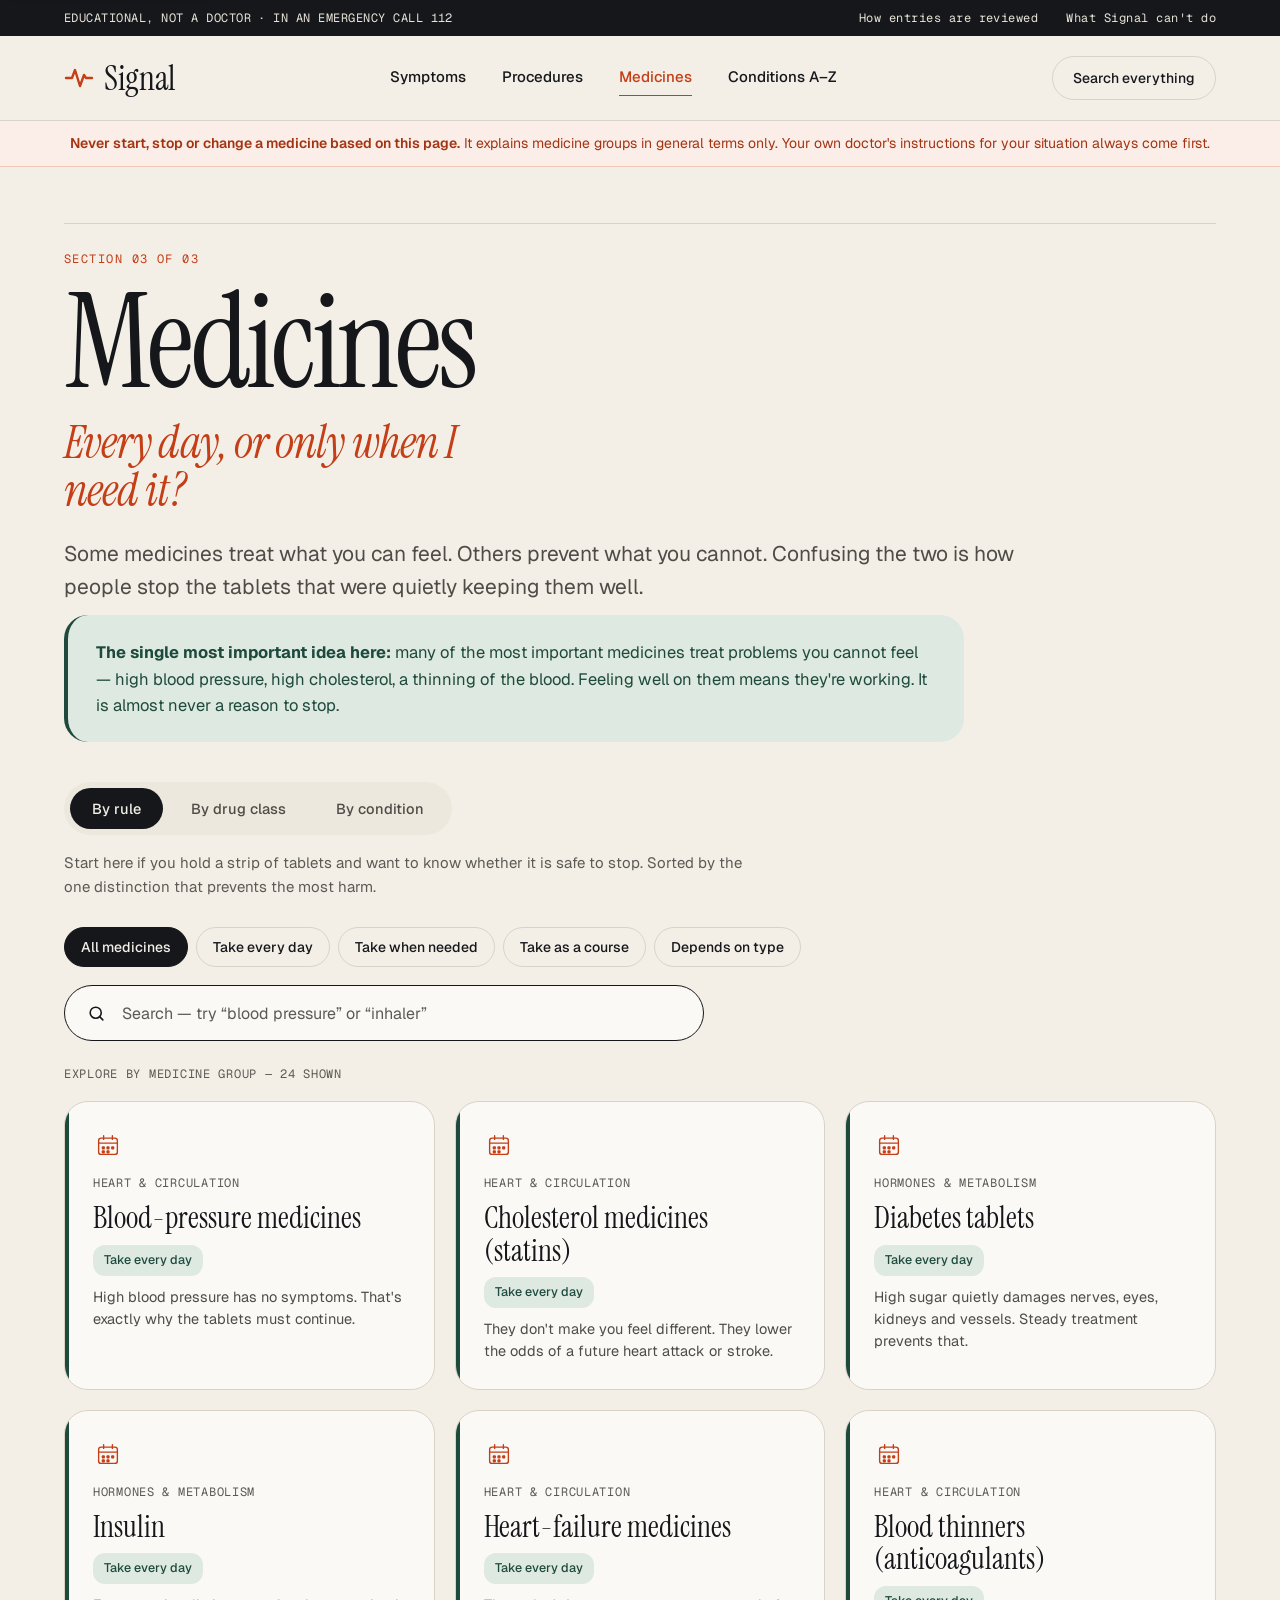
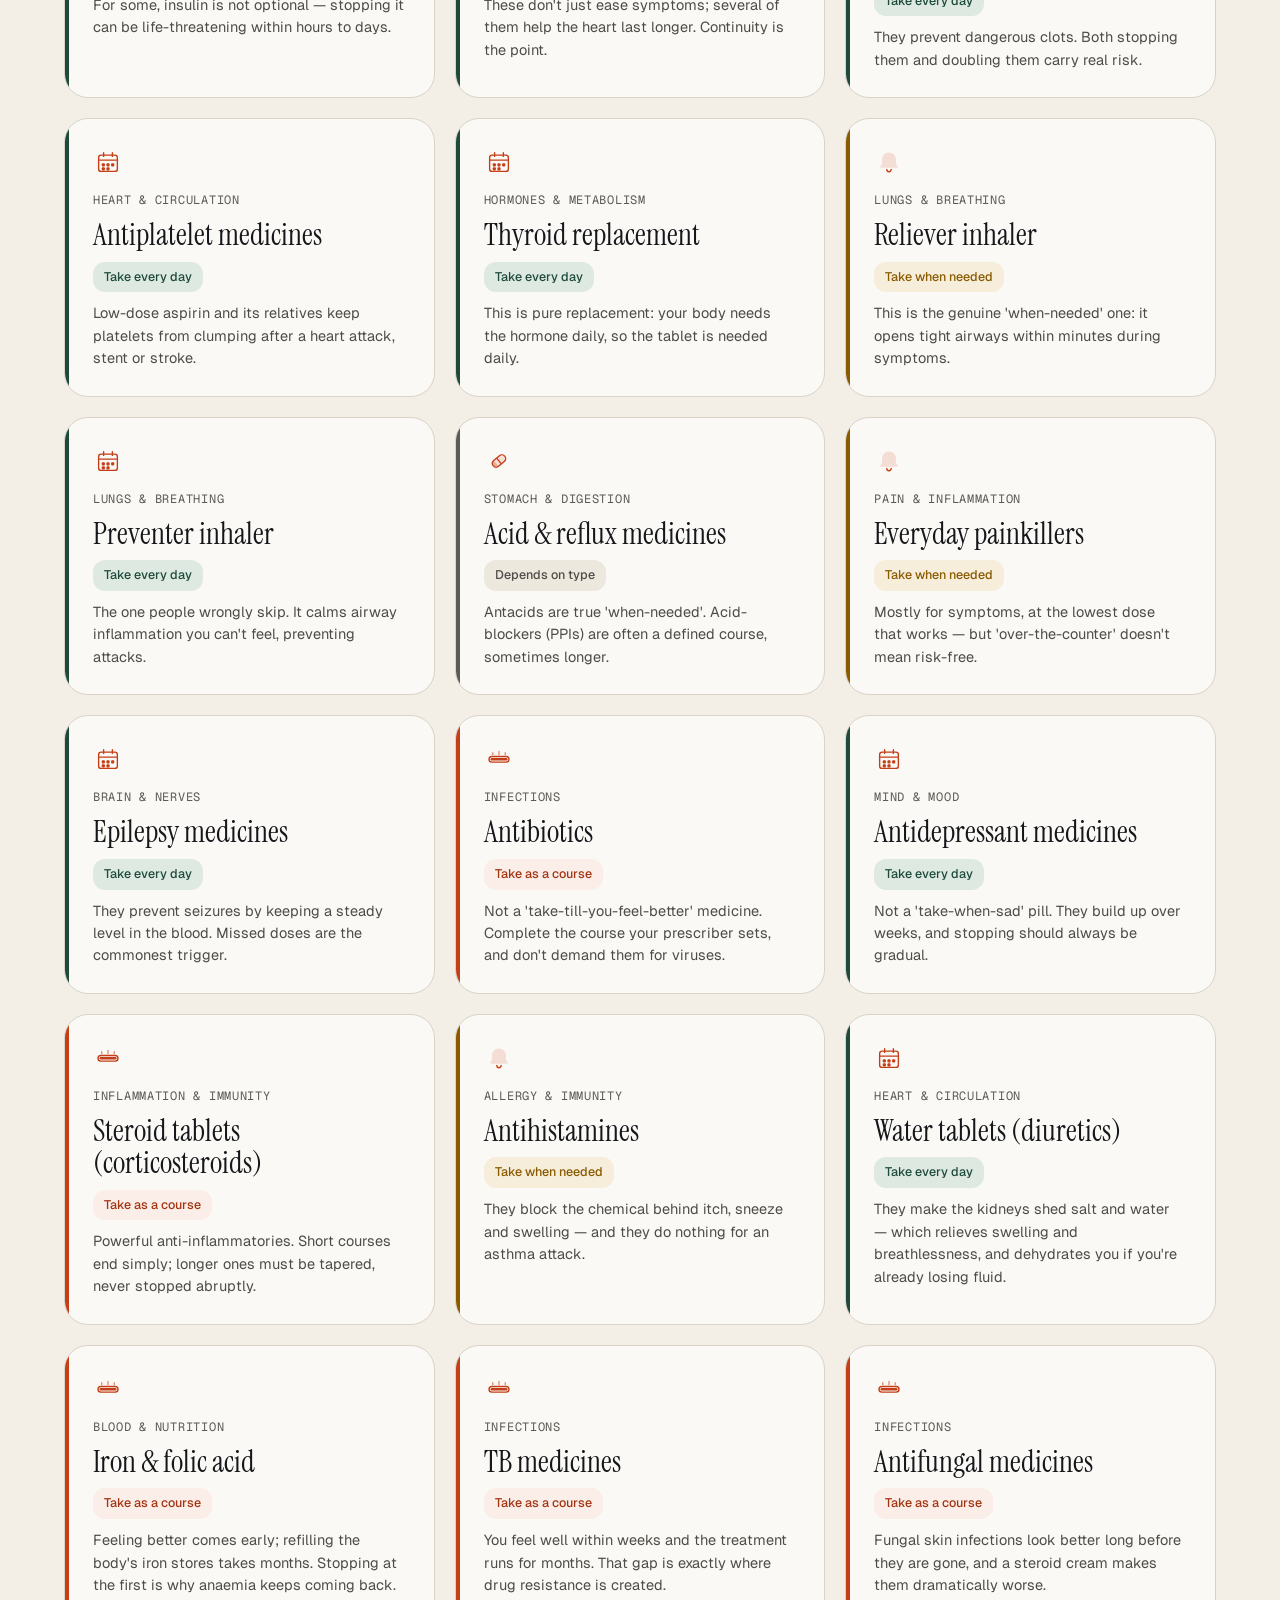
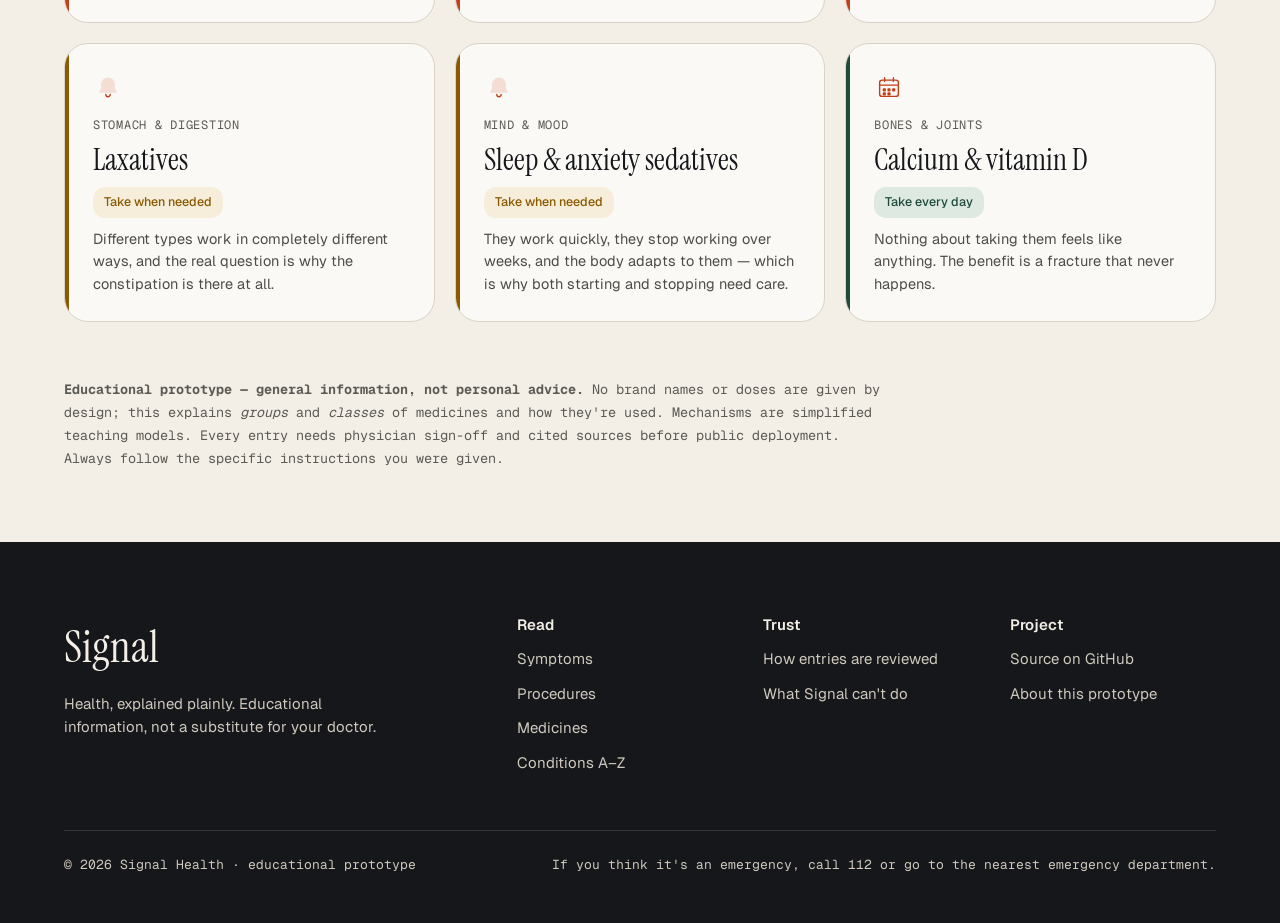
==== commit d04e9921: "Give the three topics the weight they carry The section names were doing the structural work of the " ====
--- a/medicines/index.html
+++ b/medicines/index.html
@@ -124,10 +124,12 @@
 
 <main id="main" class="shell wrap">
 
-  <section class="index-hero">
-    <div class="eyebrow"><span class="dot">&#9679;</span> Medicines</div>
-    <h1>The question nobody explains: <em>keep taking it, or only when I have symptoms?</em></h1>
-    <p class="stand">Most medicine confusion comes down to one thing &mdash; is this preventing something I can't feel, or treating something I can? Get that wrong and people stop life-saving tablets because they &ldquo;feel fine&rdquo;.</p>
+  <section class="masthead">
+    <div class="mh-rule"></div>
+    <div class="mh-label">Section 03 of 03</div>
+    <h1 class="mh-name">Medicines</h1>
+    <p class="mh-kicker">Every day, or only when I need it?</p>
+    <p class="mh-intro">Some medicines treat what you can feel. Others prevent what you cannot. Confusing the two is how people stop the tablets that were quietly keeping them well.</p>
   </section>
 
   <div class="keymsg">
--- a/assets/theme.css
+++ b/assets/theme.css
@@ -345,6 +345,66 @@
 .tile .mini { font-size: 14.5px; line-height: 1.55; color: var(--ink-muted); }
 
 .tilegrid { display: grid; grid-template-columns: repeat(auto-fill, minmax(300px, 1fr)); gap: 20px; }
+
+
+/* ──────────────── 6a. Section masthead ────────────────
+ * The three topics are the spine of the site, so their names are given the
+ * weight of a magazine section opener rather than a small label. The full
+ * masthead heads each section index; the slim band repeats the same identity
+ * above every entry article, so a reader who lands deep still knows which of
+ * the three questions they are inside.
+ */
+
+.masthead { display: flex; flex-direction: column; gap: 18px; padding-top: 56px; padding-bottom: 12px; }
+.masthead .mh-rule { height: 1px; background: var(--line); margin-bottom: 8px; }
+.masthead .mh-label { font-family: var(--mono); font-size: 12px; letter-spacing: .12em; text-transform: uppercase; color: var(--rust); }
+
+.mh-name {
+  font-family: var(--display); font-weight: 400;
+  font-size: clamp(56px, 11vw, 132px);
+  line-height: 0.86; letter-spacing: -0.03em;
+  color: var(--ink);
+}
+.mh-kicker {
+  font-family: var(--display); font-style: italic;
+  font-size: clamp(26px, 4.2vw, 46px);
+  line-height: 1.05; letter-spacing: -0.02em;
+  color: var(--rust);
+  max-width: 20ch;
+}
+.mh-intro {
+  font-size: 21px; line-height: 1.55; color: var(--ink-muted);
+  max-width: 68ch; margin-top: 6px;
+}
+
+/* Slim variant — the same identity, sized to sit above an article title. */
+.masthead--slim {
+  border-bottom: 1px solid var(--line);
+  background: var(--card);
+}
+.masthead--slim .shell {
+  display: flex; align-items: baseline; flex-wrap: wrap; gap: 8px 18px;
+  padding-top: 18px; padding-bottom: 18px;
+}
+.masthead--slim .mh-name-sm {
+  font-family: var(--display); font-size: 34px; line-height: 1; letter-spacing: -0.02em; color: var(--ink);
+}
+.masthead--slim a.mh-name-sm:hover { color: var(--rust); }
+.masthead--slim .mh-kicker-sm {
+  font-family: var(--display); font-style: italic; font-size: 21px; line-height: 1.2; color: var(--rust);
+}
+.masthead--slim .mh-sep { color: var(--line); font-size: 20px; }
+.masthead--slim .mh-back { margin-left: auto; font-size: 14px; font-weight: 500; color: var(--ink-muted); white-space: nowrap; }
+.masthead--slim .mh-back:hover { color: var(--rust); }
+
+@media (max-width: 900px) {
+  .masthead { padding-top: 32px; gap: 14px; }
+  .mh-intro { font-size: 17px; }
+  .masthead--slim .shell { padding-top: 14px; padding-bottom: 14px; }
+  .masthead--slim .mh-name-sm { font-size: 26px; }
+  .masthead--slim .mh-kicker-sm { font-size: 17px; }
+  .masthead--slim .mh-back { display: none; }
+}
 
 
 /* ─────────────────────── 7. Article ─────────────────────── */
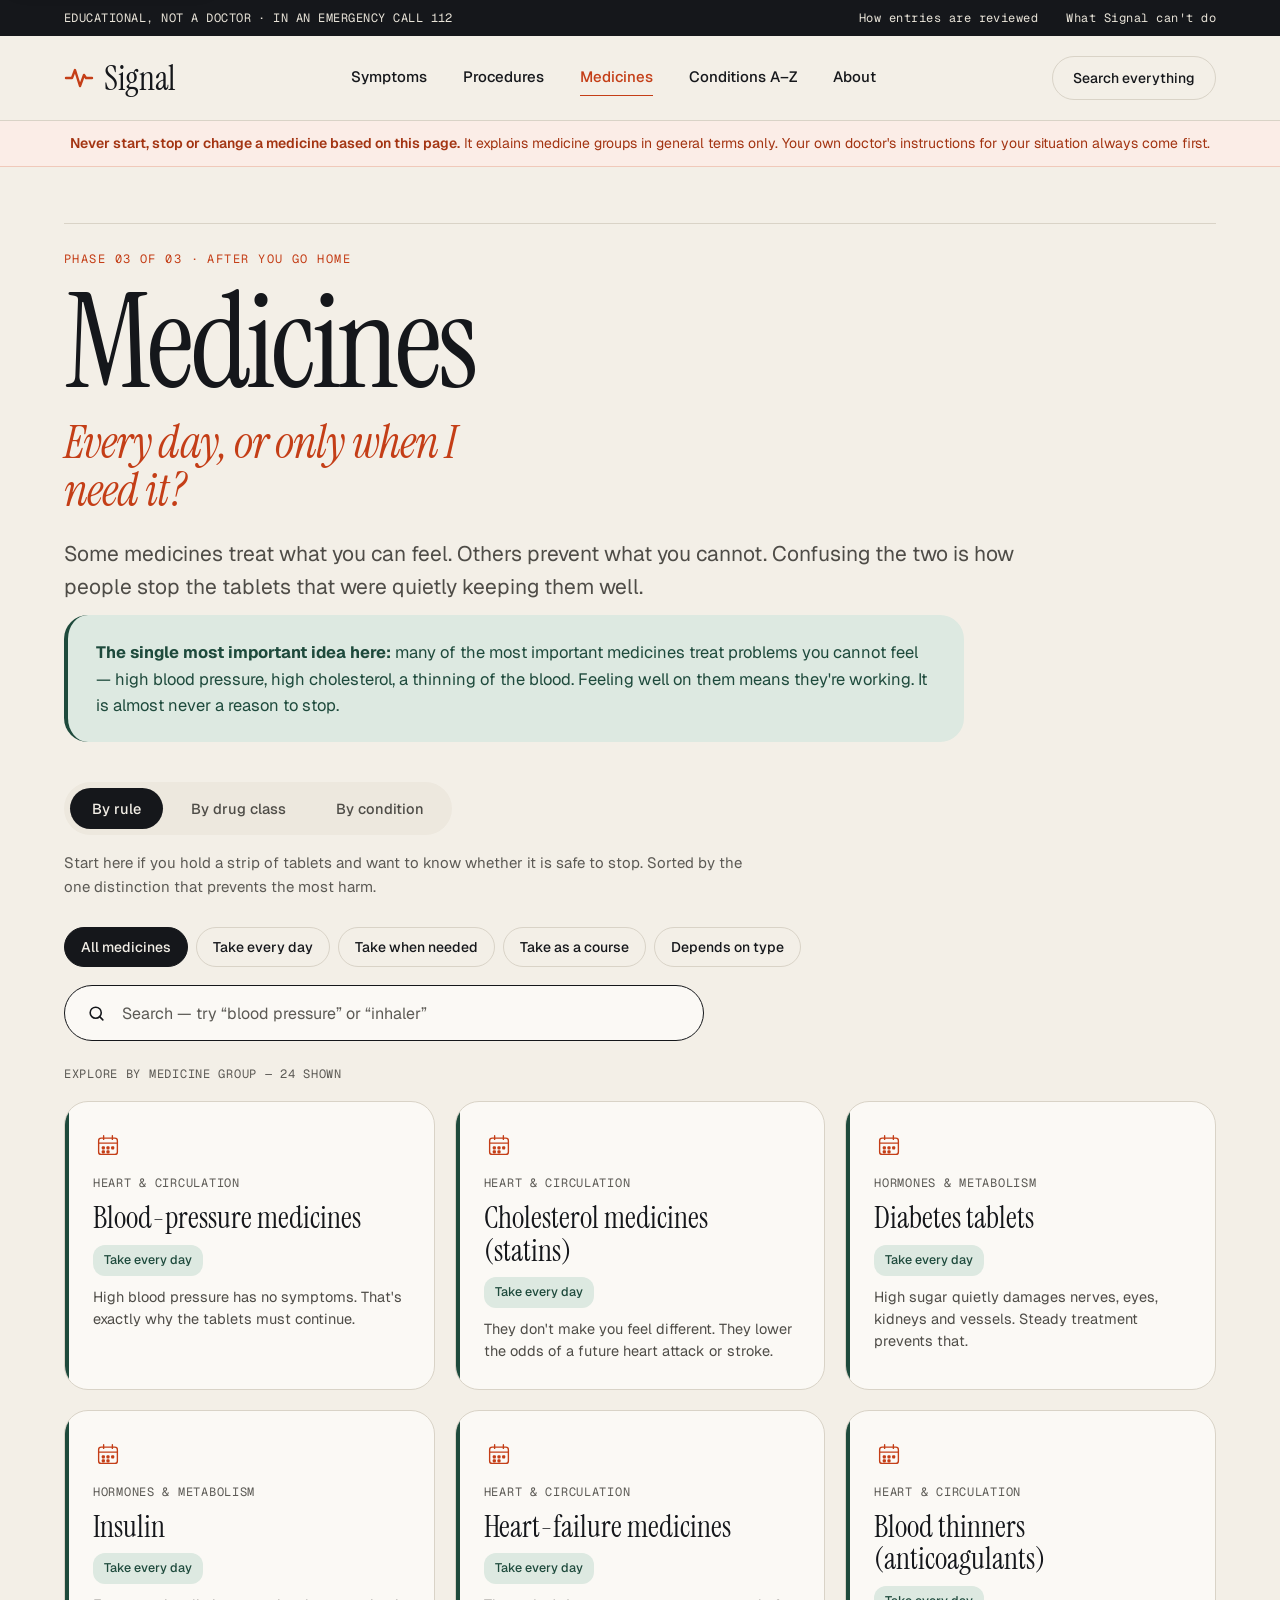
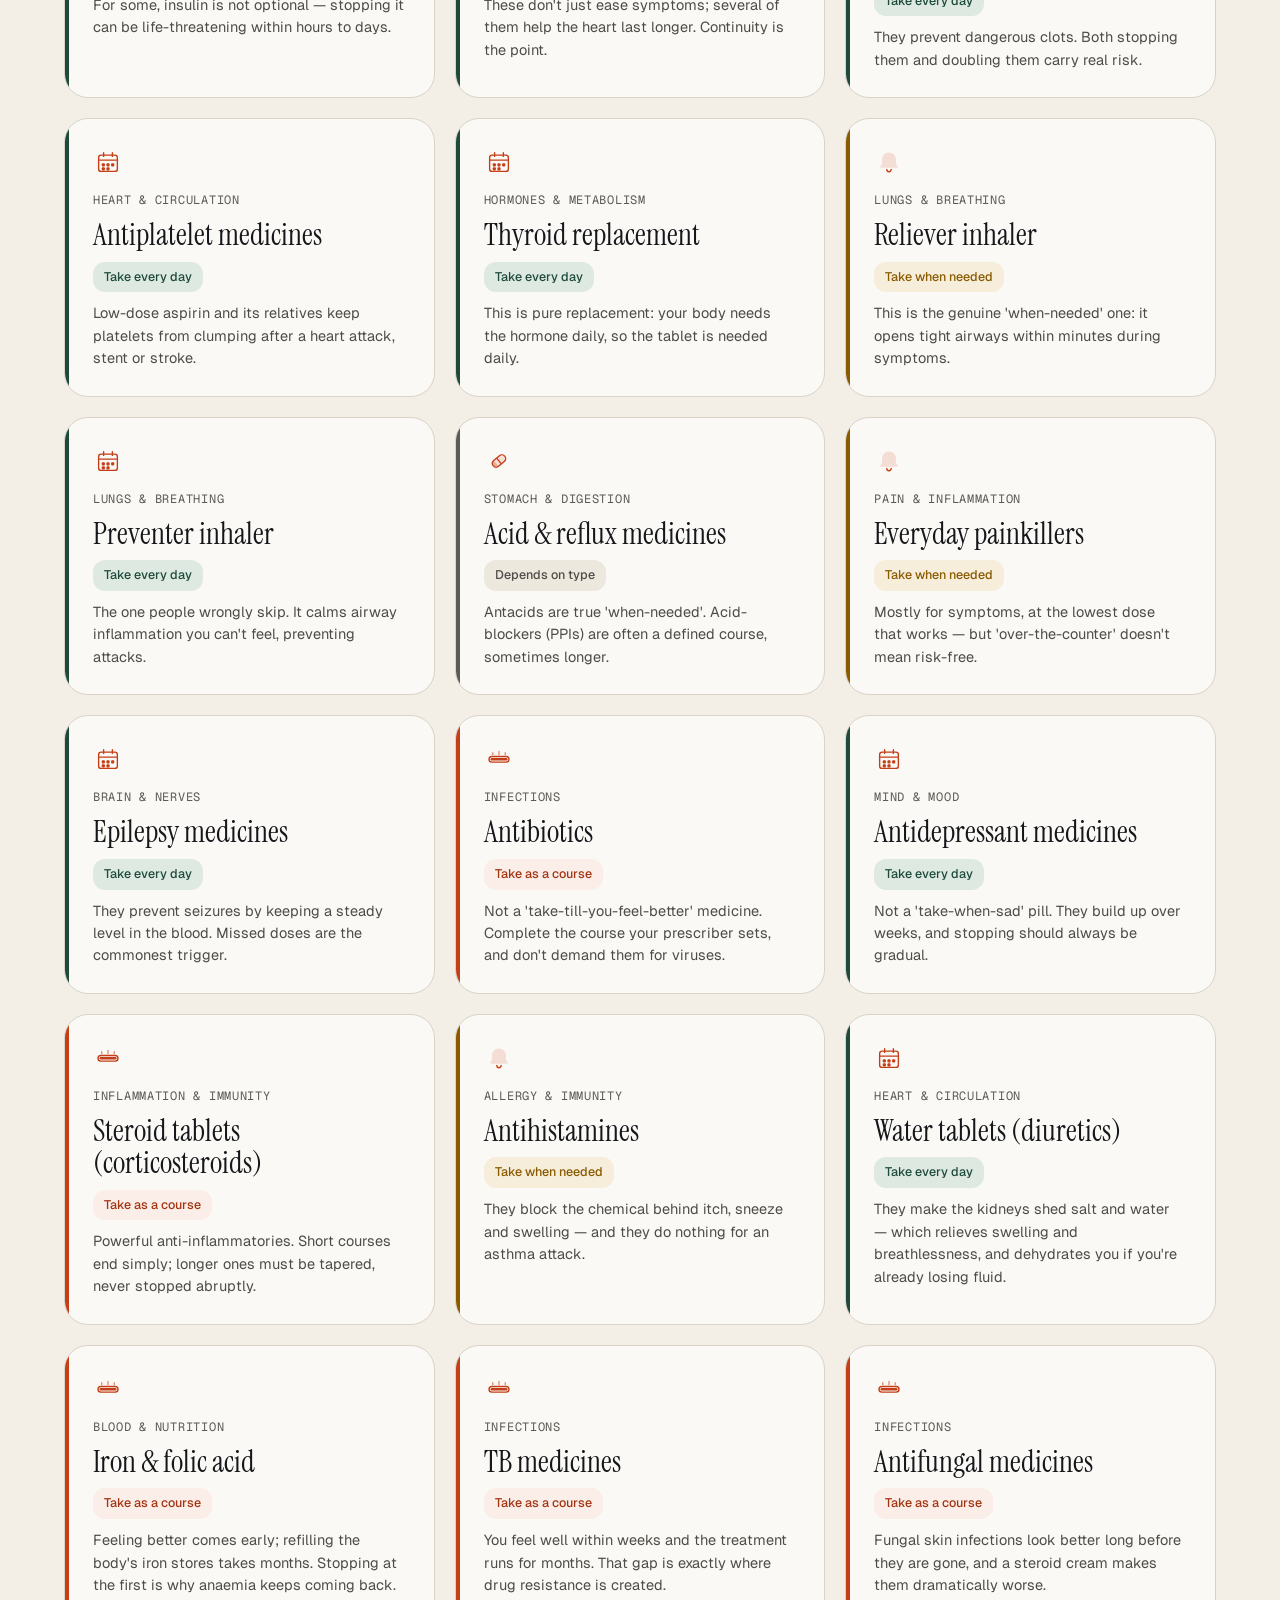
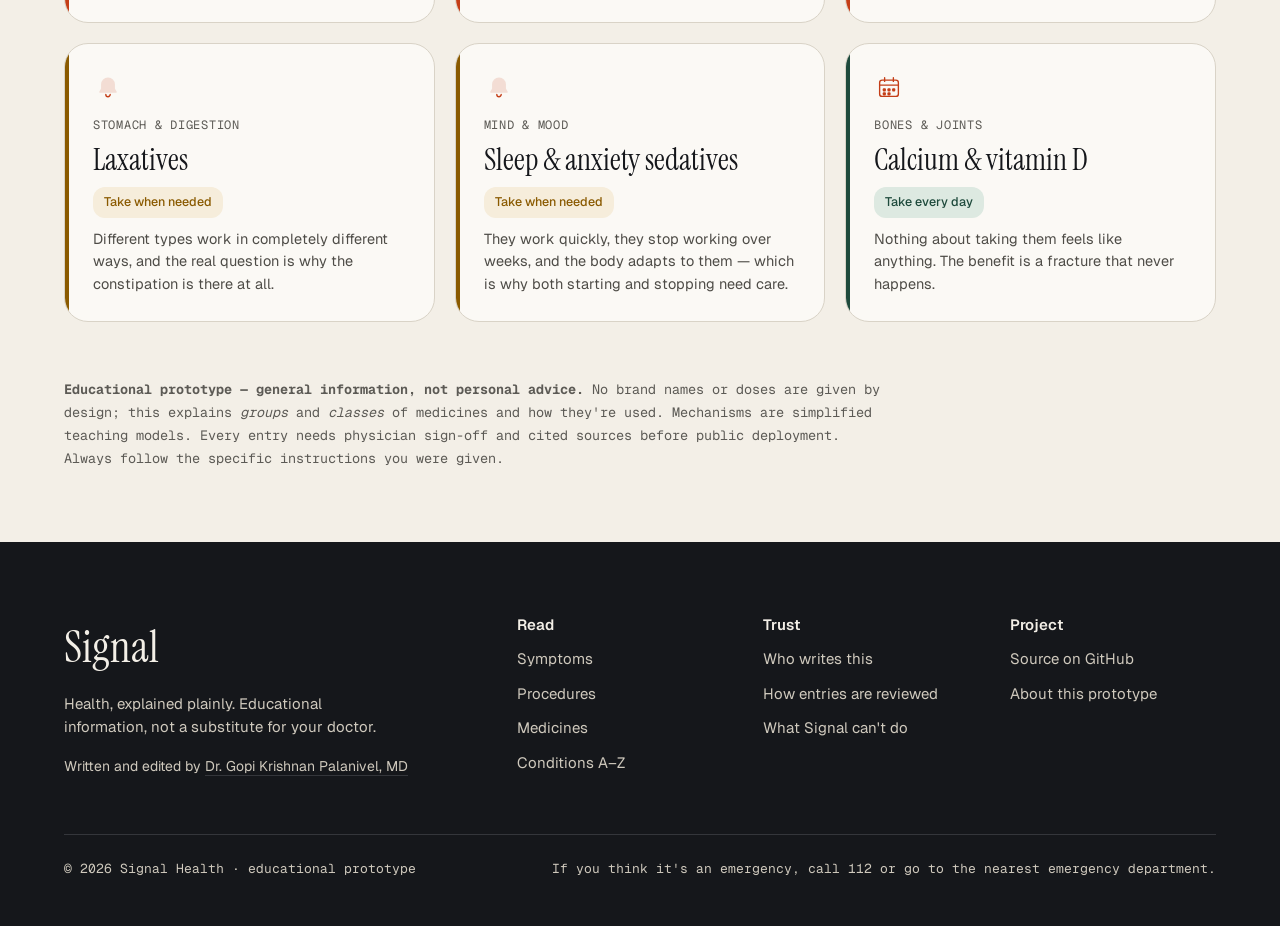
==== commit 162b33bf: "Name the author, and make the peri-hospitalisation arc the spine Signal is written and edited by Dr." ====
--- a/medicines/index.html
+++ b/medicines/index.html
@@ -94,8 +94,8 @@
   <div class="shell wrap">
     <div>EDUCATIONAL, NOT A DOCTOR &middot; IN AN EMERGENCY CALL 112</div>
     <div class="utility-links">
-      <a href="../index.html#how-it-works">How entries are reviewed</a>
-      <a href="../index.html#limits">What Signal can't do</a>
+      <a href="../about.html#review">How entries are reviewed</a>
+      <a href="../about.html#limits">What Signal can't do</a>
     </div>
   </div>
 </div>
@@ -111,6 +111,7 @@
       <a href="../procedures/index.html">Procedures</a>
       <a href="index.html" aria-current="page">Medicines</a>
       <a href="../a-z.html">Conditions A&ndash;Z</a>
+      <a href="../about.html">About</a>
     </nav>
     <div class="nav-actions">
       <a class="btn btn--ghost btn--sm" href="../index.html#search">Search everything</a>
@@ -126,7 +127,7 @@
 
   <section class="masthead">
     <div class="mh-rule"></div>
-    <div class="mh-label">Section 03 of 03</div>
+    <div class="mh-label">Phase 03 of 03 &middot; After you go home</div>
     <h1 class="mh-name">Medicines</h1>
     <p class="mh-kicker">Every day, or only when I need it?</p>
     <p class="mh-intro">Some medicines treat what you can feel. Others prevent what you cannot. Confusing the two is how people stop the tablets that were quietly keeping them well.</p>
@@ -212,6 +213,7 @@
       <div class="footer-col">
         <div class="footer-mark">Signal</div>
         <p style="line-height:1.55;max-width:320px">Health, explained plainly. Educational information, not a substitute for your doctor.</p>
+        <p class="footer-byline">Written and edited by <a href="../about.html">Dr. Gopi Krishnan Palanivel, MD</a></p>
       </div>
       <div class="footer-col">
         <div class="head">Read</div>
@@ -222,8 +224,9 @@
       </div>
       <div class="footer-col">
         <div class="head">Trust</div>
-        <a href="../index.html#how-it-works">How entries are reviewed</a>
-        <a href="../index.html#limits">What Signal can't do</a>
+        <a href="../about.html">Who writes this</a>
+        <a href="../about.html#review">How entries are reviewed</a>
+        <a href="../about.html#limits">What Signal can't do</a>
       </div>
       <div class="footer-col">
         <div class="head">Project</div>
--- a/assets/theme.css
+++ b/assets/theme.css
@@ -211,6 +211,10 @@
 .footer-col { display: flex; flex-direction: column; gap: 12px; }
 .footer-col .head { color: var(--paper); font-weight: 600; }
 .footer-mark { font-family: var(--display); font-size: 44px; color: var(--paper); }
+/* Who wrote this, on every page. On a health site the byline is not decoration. */
+.footer-byline { margin-top: 6px; font-size: 14px; line-height: 1.55; color: var(--on-dark); }
+.footer-byline a { border-bottom: 1px solid var(--dark-line); }
+.footer-byline a:hover { border-bottom-color: var(--rust-light); }
 .footer-base {
   display: flex; justify-content: space-between; gap: 24px; flex-wrap: wrap;
   margin-top: 56px; padding-top: 24px;
@@ -385,6 +389,14 @@
 .masthead--slim .shell {
   display: flex; align-items: baseline; flex-wrap: wrap; gap: 8px 18px;
   padding-top: 18px; padding-bottom: 18px;
+}
+/* Where in a hospital stay this section belongs — the spine of the site. */
+.masthead--slim .mh-phase {
+  flex: none; align-self: center;
+  padding: 5px 11px; border-radius: 7px;
+  background: var(--rust-bg); color: var(--rust-deep);
+  font-family: var(--mono); font-size: 10.5px; letter-spacing: .1em; text-transform: uppercase;
+  white-space: nowrap;
 }
 .masthead--slim .mh-name-sm {
   font-family: var(--display); font-size: 34px; line-height: 1; letter-spacing: -0.02em; color: var(--ink);
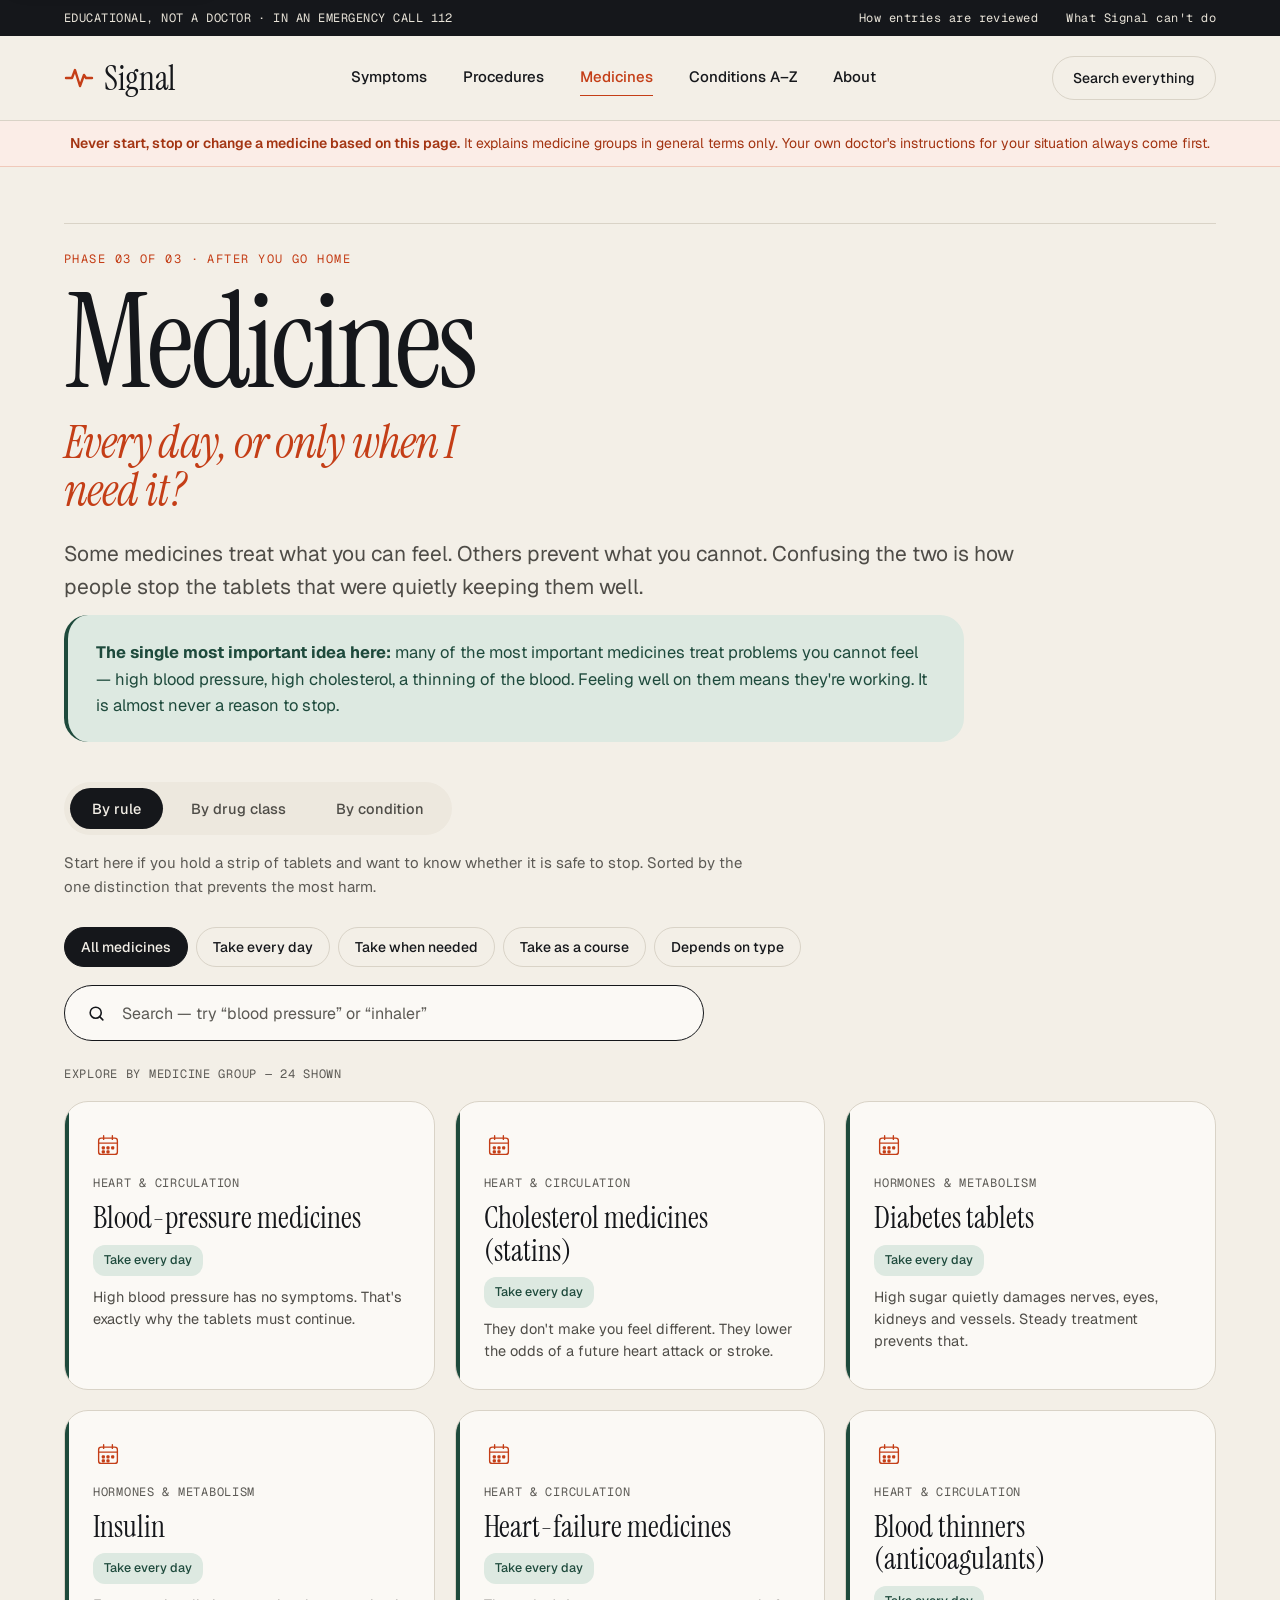
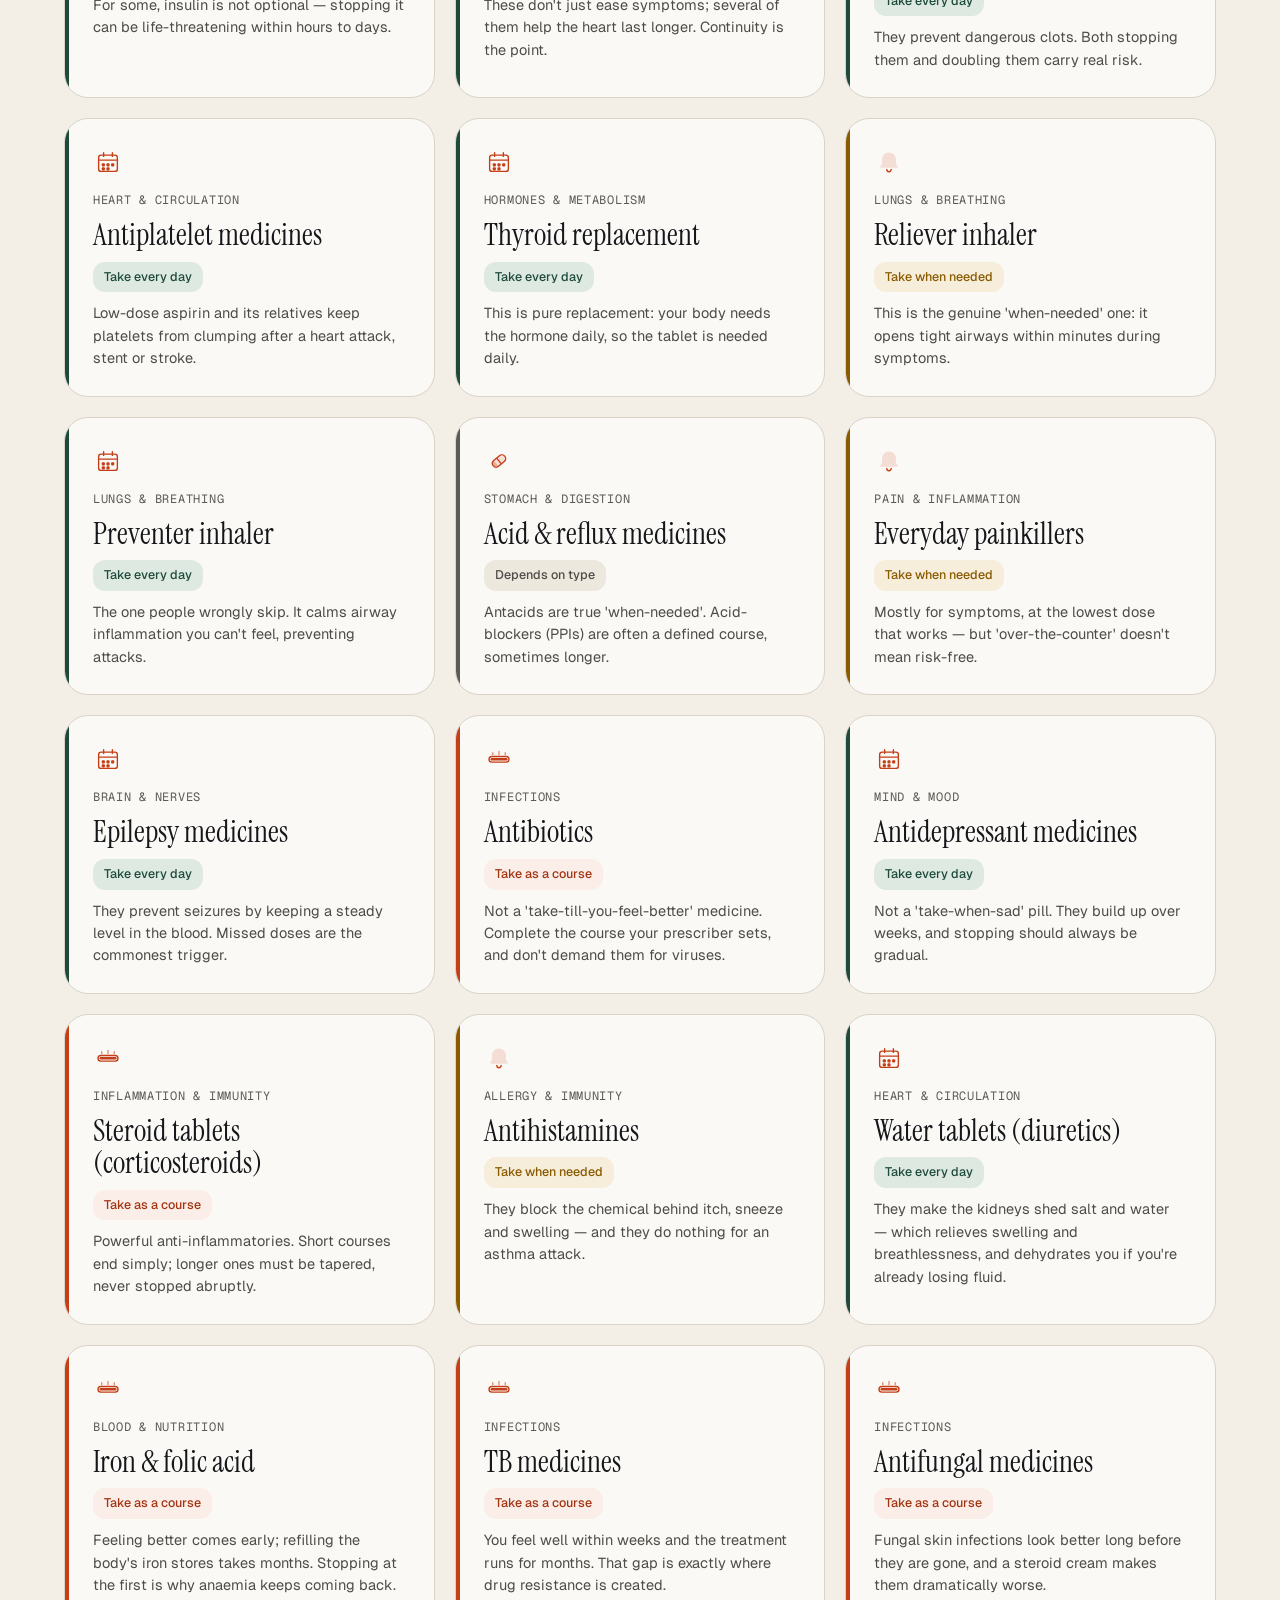
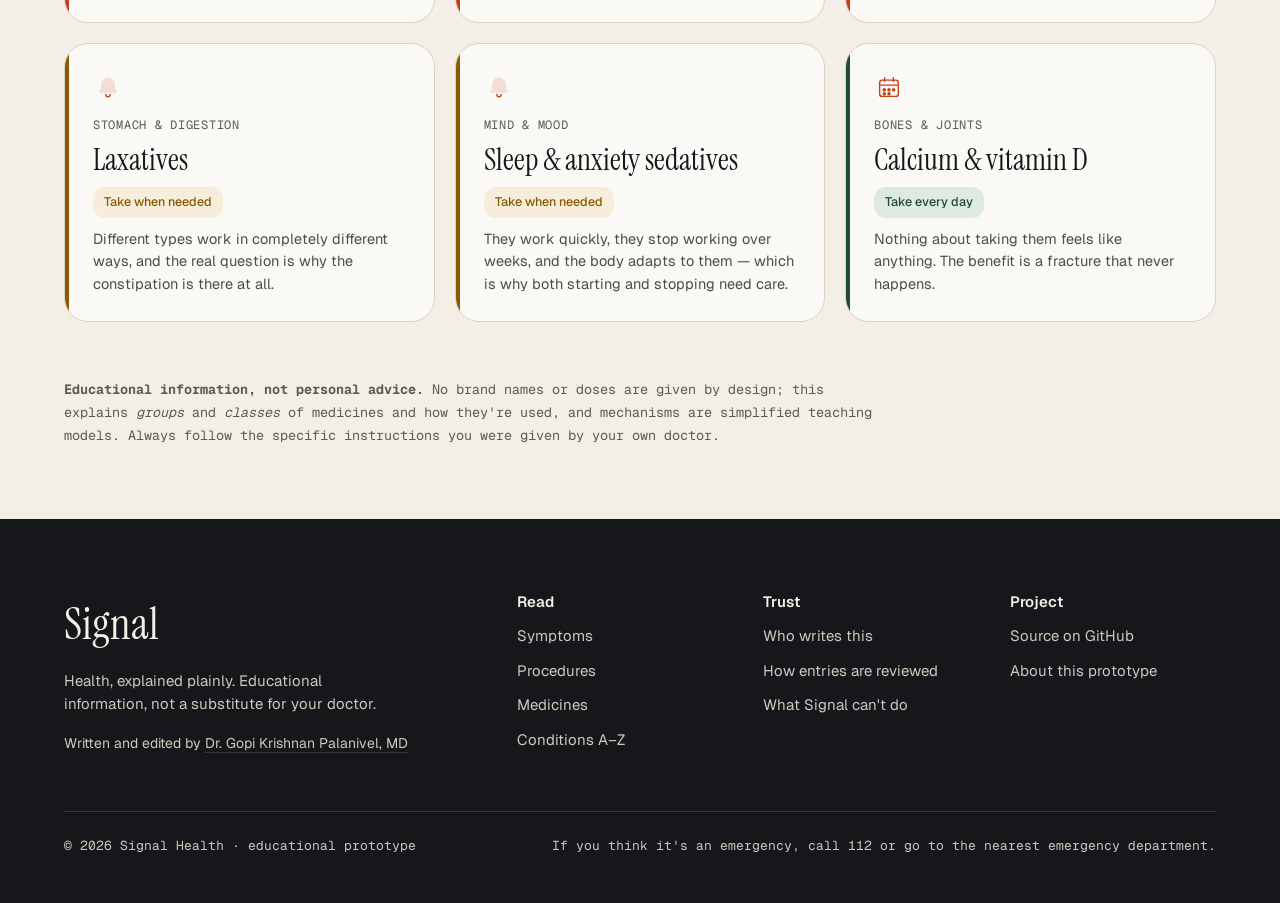
==== commit 01a4b3b5: "Drop the review gate: attributed educational content Signal is written by a practising clinician, so" ====
--- a/medicines/index.html
+++ b/medicines/index.html
@@ -202,7 +202,7 @@
   </div>
 
   <p class="meta" style="margin:56px 0 72px;max-width:820px;line-height:1.7;text-transform:none;letter-spacing:0;font-size:13.5px">
-    <b>Educational prototype &mdash; general information, not personal advice.</b> No brand names or doses are given by design; this explains <i>groups</i> and <i>classes</i> of medicines and how they're used. Mechanisms are simplified teaching models. Every entry needs physician sign-off and cited sources before public deployment. Always follow the specific instructions you were given.
+    <b>Educational information, not personal advice.</b> No brand names or doses are given by design; this explains <i>groups</i> and <i>classes</i> of medicines and how they're used, and mechanisms are simplified teaching models. Always follow the specific instructions you were given by your own doctor.
   </p>
 
 </main>
--- a/assets/theme.css
+++ b/assets/theme.css
@@ -587,7 +587,8 @@
 .region { padding: 24px 28px; border-radius: var(--r-soft); background: var(--warm); font-size: 16.5px; line-height: 1.6; color: var(--ink-body); }
 .region .rn { margin-top: 12px; font-size: 14px; font-style: italic; color: var(--ink-faint); }
 
-/* Clinical review stamp — two honest states. */
+/* Authorship + educational-use stamp. Calm, not alarming: it states who
+   wrote the entry and that it does not replace the reader's own doctor. */
 .sig-review {
   display: flex; gap: 12px; align-items: flex-start;
   padding: 16px 20px; border-radius: 16px;
@@ -595,8 +596,10 @@
 }
 .sig-review svg { width: 18px; height: 18px; flex: none; margin-top: 1px; stroke: currentColor; fill: none; }
 .sig-review b { font-weight: 600; }
-.sig-review.pending { background: var(--watch-bg); border-color: #E3D2AB; color: #6E5116; }
-.sig-review.done    { background: var(--green-bg); border-color: #BCD9CC; color: var(--green); }
+.sig-review.authored { background: var(--green-bg); border-color: #BCD9CC; color: var(--green); }
+/* retained so an older cached page still renders sensibly */
+.sig-review.pending  { background: var(--warm);     border-color: var(--line); color: var(--ink-muted); }
+.sig-review.done     { background: var(--green-bg); border-color: #BCD9CC; color: var(--green); }
 
 /* Cross-section related links. */
 .sig-rel { display: flex; flex-direction: column; }
